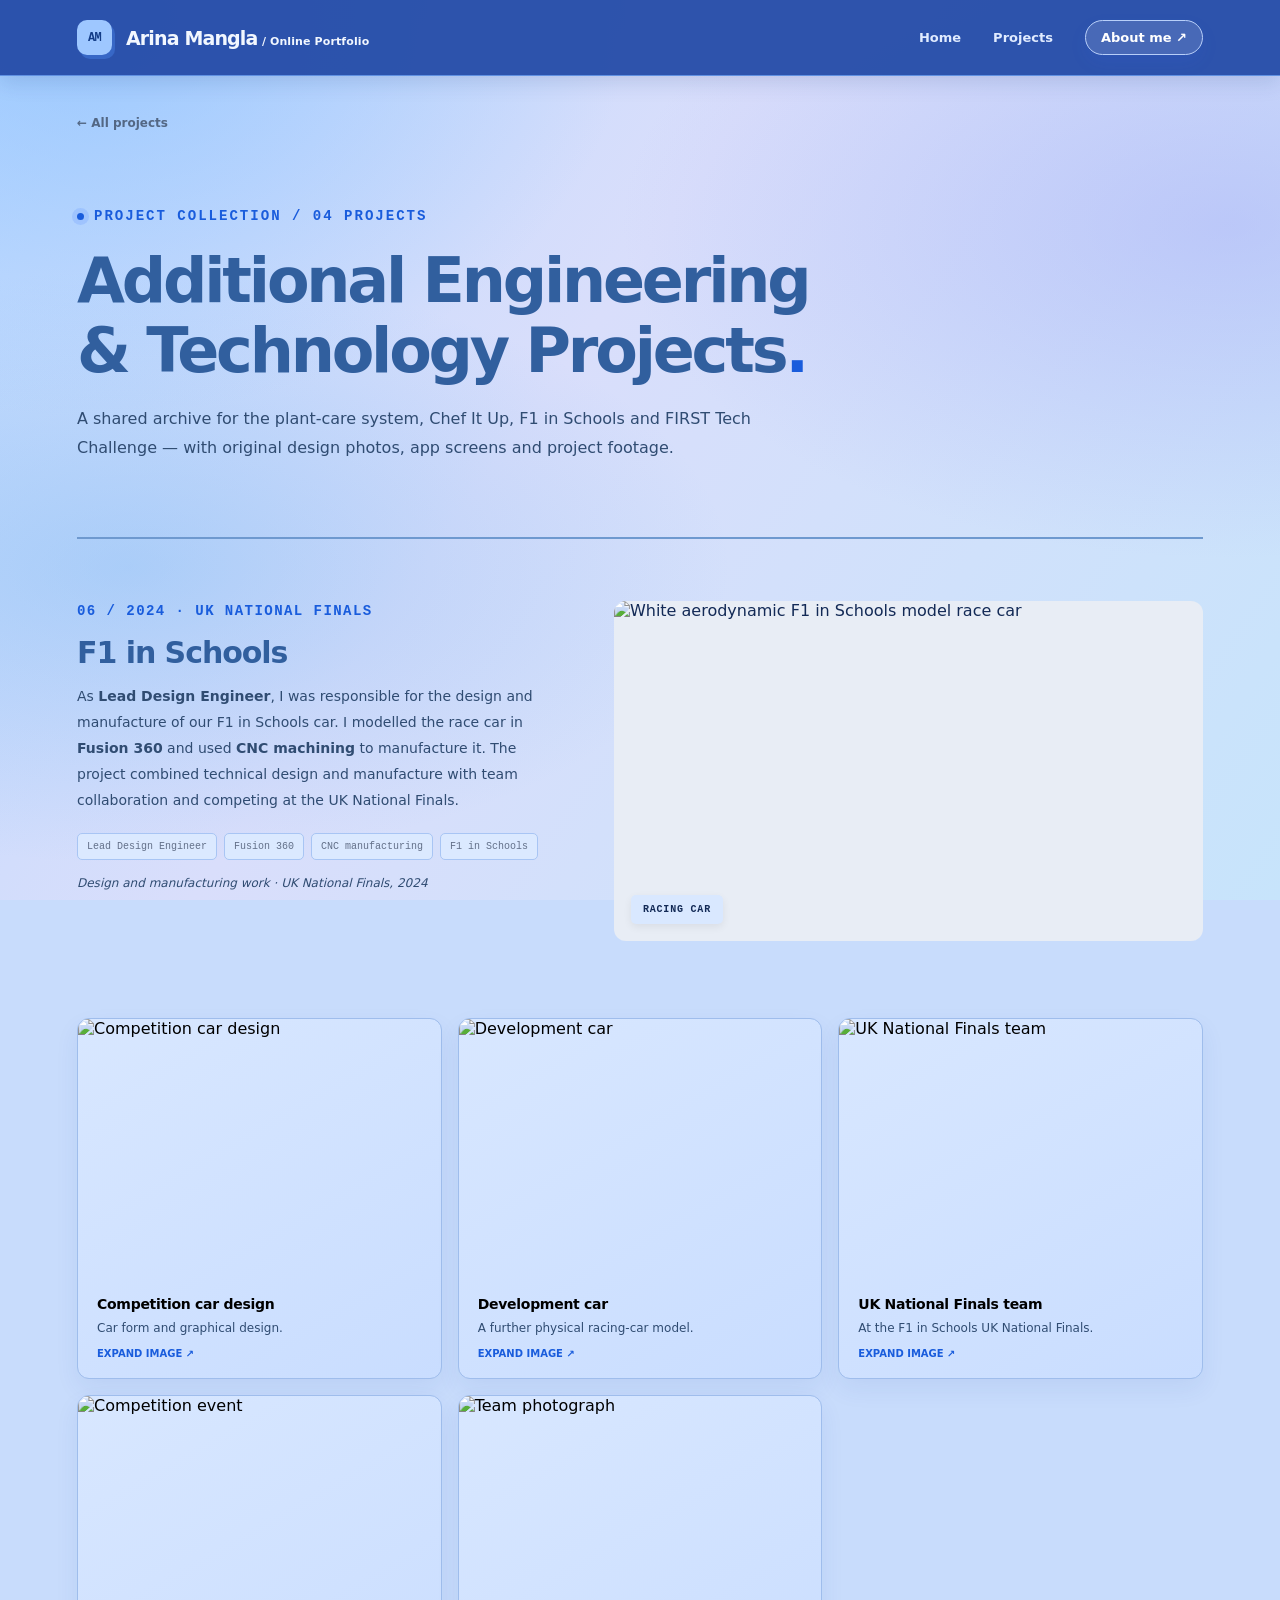
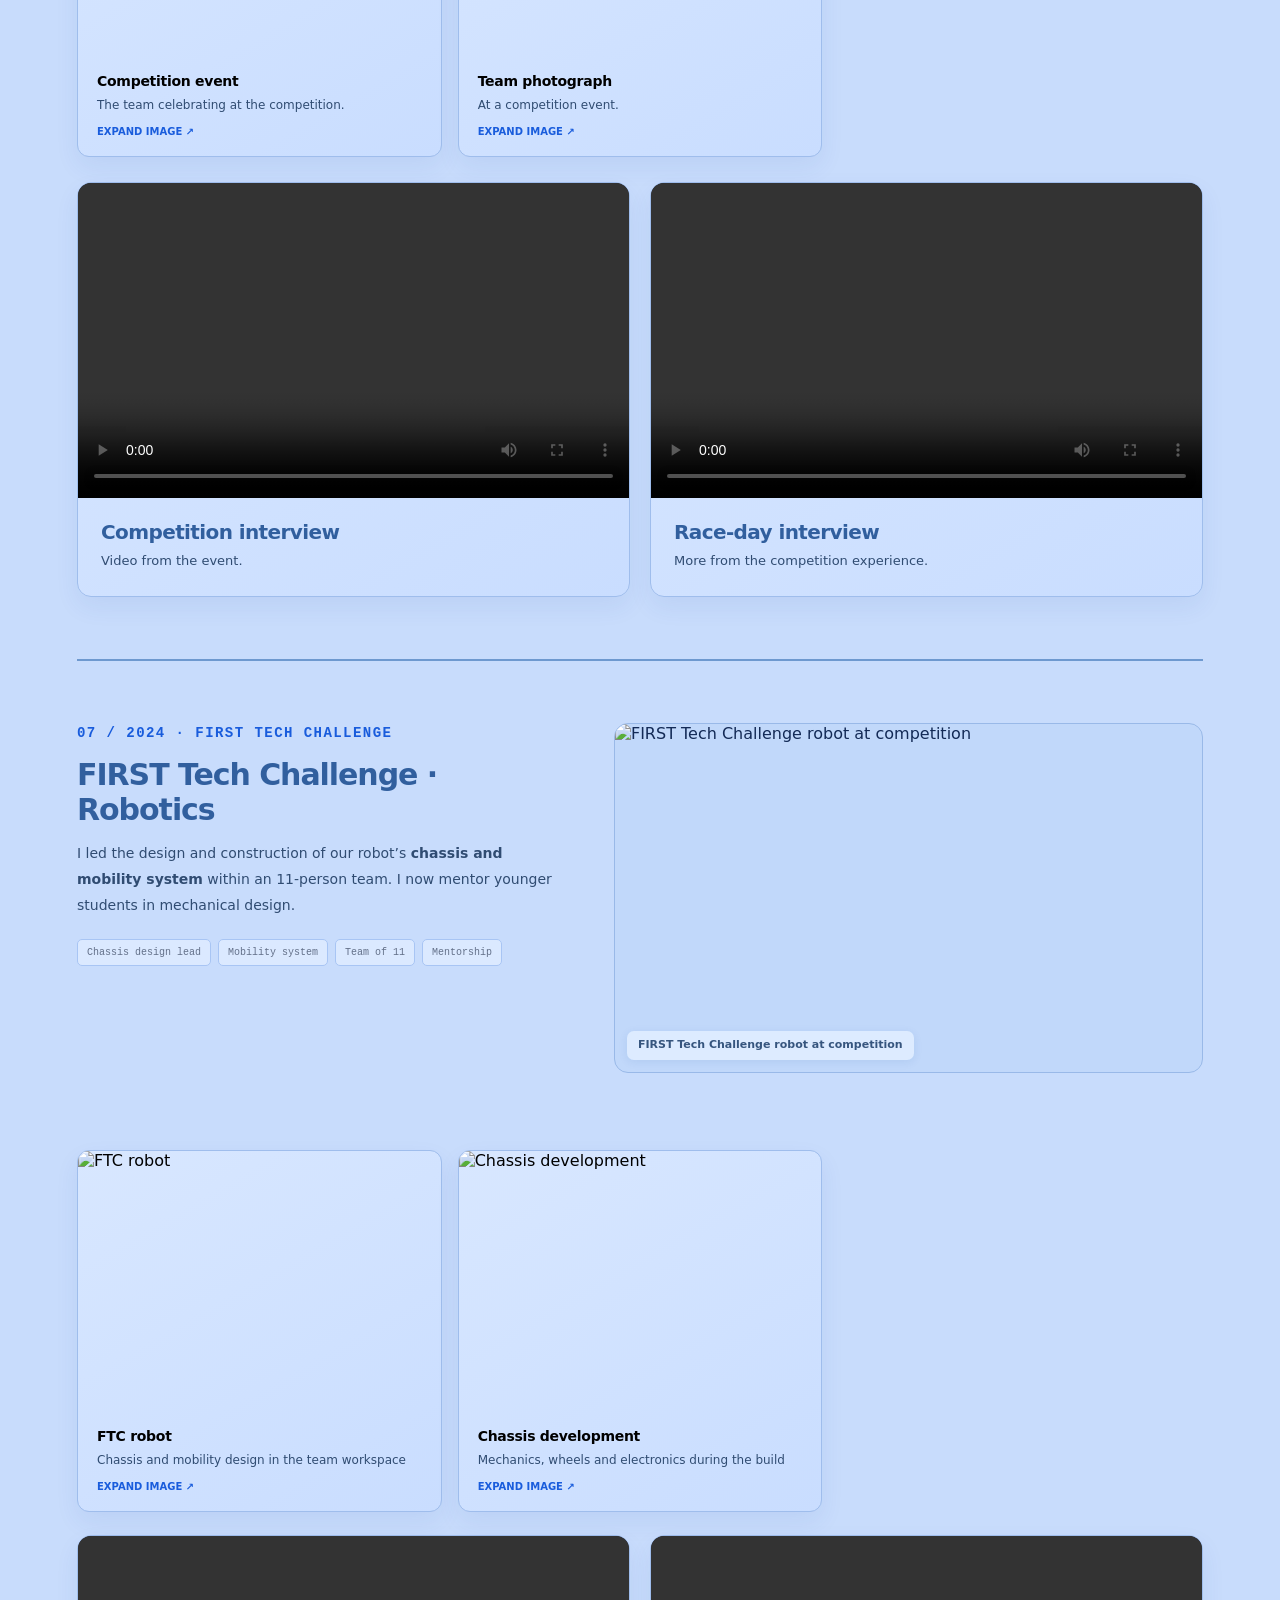
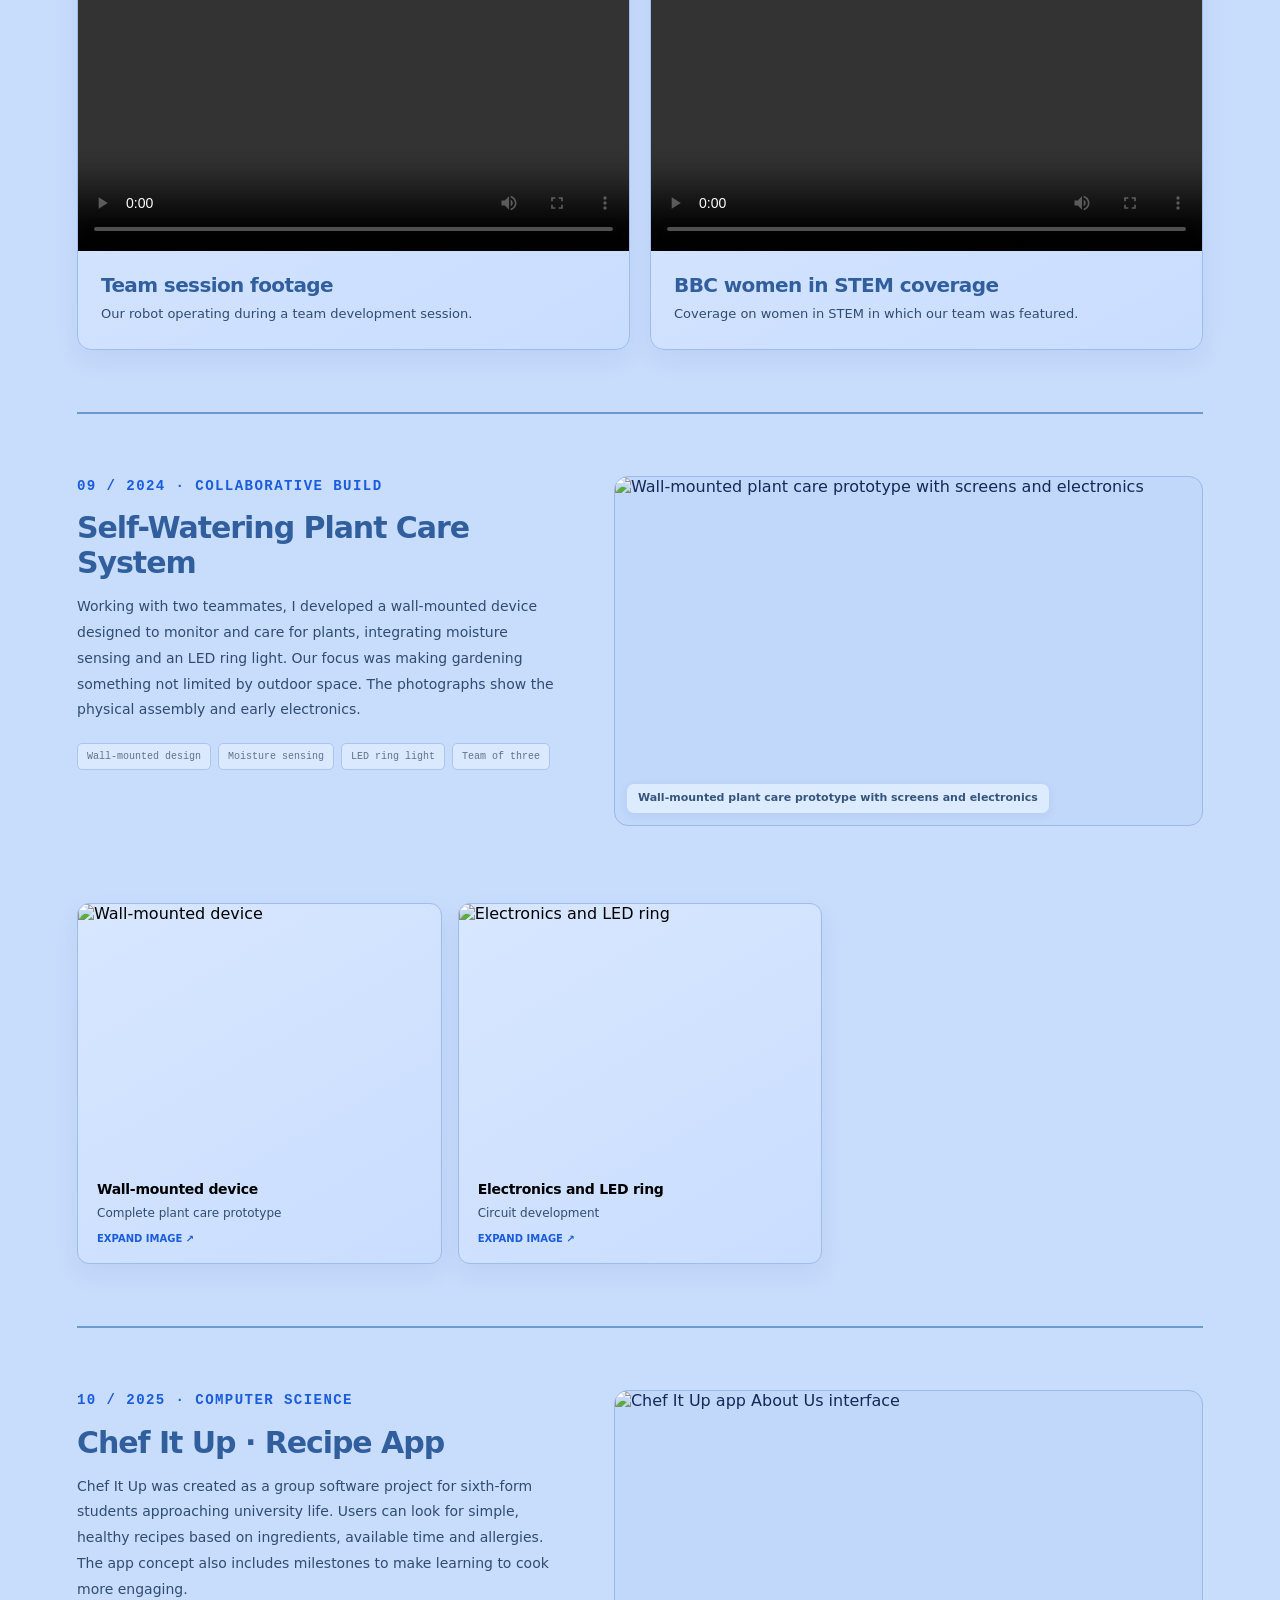
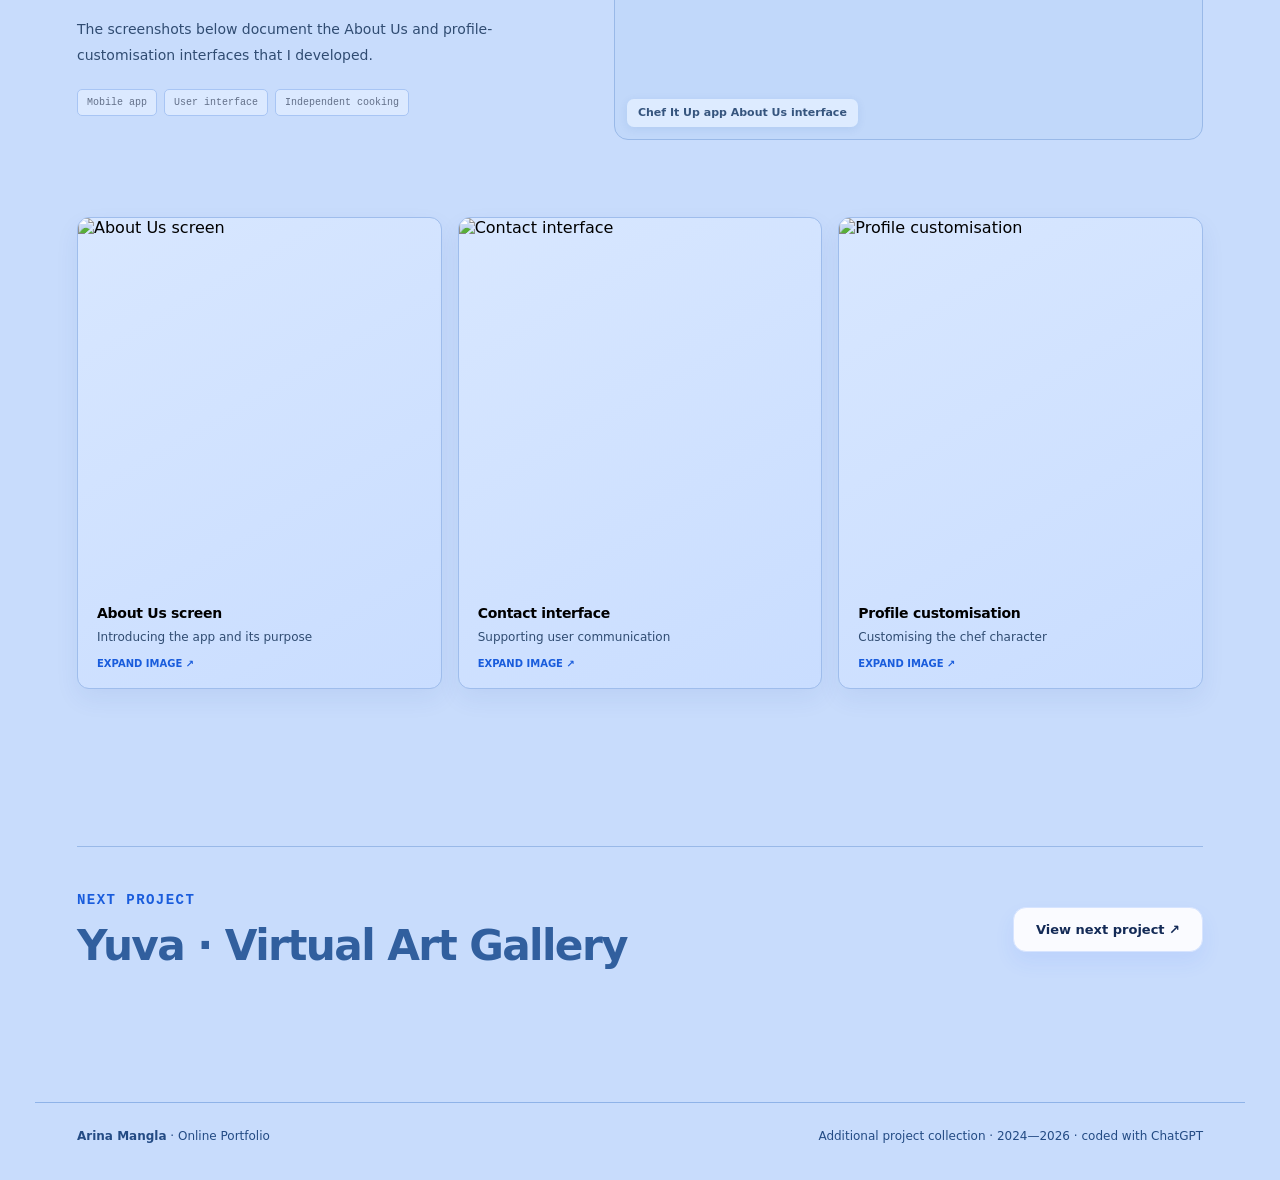
==== additional.html @ 57b557c6 "Add files via upload" ====
<!DOCTYPE html>

<html lang="en"><head><meta charset="utf-8"/><meta content="width=device-width, initial-scale=1" name="viewport"/><meta content="Additional engineering and technology projects including smart plant pot, Chef It Up, F1 in Schools and FTC." name="description"/><title>Additional Projects | Engineering Portfolio</title><link href="styles.css" rel="stylesheet"/></head><body>
<header class="site-nav"><div class="container nav-inner"><a class="brand" href="index.html"><span class="brand-mark" data-short="">AM</span><span><span data-name="">Arina Mangla</span> <span style="color:#a6b1c3">/ Online Portfolio</span></span></a><button aria-controls="navigation" aria-expanded="false" aria-label="Open navigation" class="menu-button" type="button">☰</button><nav class="nav-links" id="navigation"><a href="index.html">Home</a><a href="index.html#projects">Projects</a><a class="nav-pill" href="index.html#about">About me ↗</a></nav></div></header>
<main class="container"><div class="backline"><a href="index.html#projects">← All projects</a></div><header class="additional-heading"><span class="eyebrow">PROJECT COLLECTION / 04 PROJECTS</span><h1>Additional Engineering<br/>&amp; Technology Projects<span style="color:var(--blue)">.</span></h1><p>A shared archive for the plant-care system, Chef It Up, F1 in Schools and FIRST Tech Challenge — with original design photos, app screens and project footage.</p></header><div id="additional-list"></div></main>
<footer class="footer"><div class="container footer-row"><span><strong data-name="">Arina Mangla</strong> · Online Portfolio</span><span>Additional project collection · 2024—2026 · coded with ChatGPT</span></div></footer><script src="data.js"></script><script src="site.js"></script></body></html>
---- styles.css ----
:root{
 --ink:#172234;--soft:#637087;--paper:#f8f9fc;--white:#ffffff;--border:#e1e6ed;--blue:#335ed9;--blueDark:#193a9f;--pale:#edf2ff;--grey:#eff2f7;
 --display:system-ui,-apple-system,"Segoe UI",Arial,sans-serif;--mono:ui-monospace,SFMono-Regular,Menlo,Monaco,Consolas,monospace;
}
*{box-sizing:border-box}
html{scroll-behavior:smooth;scroll-padding-top:88px}
body{margin:0;background:var(--paper);color:var(--ink);font-family:var(--display);font-size:16px;-webkit-font-smoothing:antialiased}
a{color:inherit;text-decoration:none}button{font:inherit}
img{display:block;width:100%}::selection{background:#ccdafd}
.container{max-width:1210px;margin:auto;padding:0 42px}
.site-nav{height:76px;display:flex;align-items:center;position:sticky;top:0;z-index:30;background:rgba(248,249,252,.94);border-bottom:1px solid var(--border)}
.nav-inner{display:flex;align-items:center;justify-content:space-between;width:100%;gap:20px}
.brand{display:flex;align-items:center;gap:13px;font-weight:750;font-size:13px;letter-spacing:-.01em}.brand-mark{width:35px;height:35px;background:var(--ink);color:white;display:grid;place-items:center;border-radius:9px;font-family:var(--mono);font-size:12px;letter-spacing:-.05em}.brand span:last-child{white-space:nowrap}
.nav-links{display:flex;gap:32px;align-items:center;font-size:13px;font-weight:650;color:#526076}.nav-links a:hover,.nav-links .active{color:var(--blue)}.nav-links .nav-pill{border:1px solid #ccd6eb;color:var(--ink);border-radius:999px;padding:9px 15px}
.menu-button{display:none;background:transparent;border:0;font-size:24px;cursor:pointer}
.eyebrow{display:inline-flex;gap:10px;align-items:center;font-family:var(--mono);font-size:10.5px;letter-spacing:.14em;text-transform:uppercase;font-weight:700;color:var(--blue)}
.eyebrow:before{content:"";height:7px;width:7px;background:var(--blue);border-radius:50%}
.muted{color:var(--soft)}.textlink{color:var(--blue);font-size:13px;font-weight:750;display:inline-flex;align-items:center;gap:8px}.textlink:hover{gap:13px}
.hero{padding:92px 0 84px;overflow:hidden}.hero-layout{display:grid;grid-template-columns:1.06fr .94fr;gap:66px;align-items:center}
.hero h1{font-size:clamp(51px,6.4vw,89px);line-height:1.06;letter-spacing:-.077em;font-weight:730;margin:27px 0 26px;max-width:770px}.hero h1 em{font-style:normal;color:var(--blue)}
.hero-description{font-size:17px;line-height:1.78;color:var(--soft);max-width:500px;margin:0 0 31px}
.hero-ctas{display:flex;align-items:center;gap:23px;flex-wrap:wrap}.btn{background:var(--blue);color:white;border:1px solid var(--blue);padding:14px 22px;border-radius:8px;font-size:13px;font-weight:750;display:inline-flex;align-items:center;justify-content:center;gap:10px;transition:.2s}.btn:hover{background:var(--blueDark);transform:translateY(-1px)}.btn.secondary{background:white;color:var(--ink);border-color:var(--border)}.btn.secondary:hover{background:var(--grey)}
.hero-art{height:492px;position:relative}.hero-cad{position:absolute;right:0;top:0;width:64%;height:76%;border:1px solid var(--border);border-radius:18px;background:#fff;overflow:hidden;transform:rotate(5deg);box-shadow:0 30px 75px rgba(23,34,52,.09)}.hero-cad img{width:100%;height:100%;object-fit:contain;padding:15px}.hero-photo{position:absolute;left:0;bottom:0;width:66%;height:78%;border:8px solid #fff;border-radius:17px;background:#e7e7e7;overflow:hidden;box-shadow:0 30px 75px rgba(23,34,52,.18)}.hero-photo img{height:100%;object-fit:cover;object-position:center 32%}.hero-float{position:absolute;right:0;bottom:28px;background:#fff;border:1px solid var(--border);box-shadow:0 16px 40px #17223418;border-radius:12px;padding:17px 21px;z-index:1;min-width:180px}.hero-float b{display:block;font-size:12px}.hero-float small{display:block;font-family:var(--mono);font-size:9px;color:var(--soft);margin-top:7px;letter-spacing:.07em}
.stats{border-top:1px solid var(--border);border-bottom:1px solid var(--border);display:grid;grid-template-columns:repeat(3,1fr)}.stat{padding:26px 28px 26px 0;display:flex;align-items:center;gap:17px}.stat:not(:last-child){border-right:1px solid var(--border)}.stat:not(:first-child){padding-left:32px}.stat strong{font-size:30px;letter-spacing:-.05em;line-height:1}.stat span{color:var(--soft);font-size:12px;line-height:1.5}
.section{padding:97px 0}.section-suptitle{font-family:var(--mono);text-transform:uppercase;letter-spacing:.13em;color:var(--blue);font-size:11px;font-weight:700}.section-heading{display:flex;justify-content:space-between;align-items:end;gap:20px;margin-bottom:38px}.section-heading h2,.heading-main{font-size:clamp(34px,4.2vw,53px);line-height:1.12;letter-spacing:-.058em;margin:12px 0 0;font-weight:730}.section-heading p{max-width:380px;color:var(--soft);font-size:14px;line-height:1.7;margin:0}
.feature{display:grid;grid-template-columns:1.05fr .95fr;background:var(--ink);color:white;border-radius:19px;overflow:hidden;min-height:480px}.feature-media{background:#d9dce6;position:relative;overflow:hidden}.feature-media img{position:absolute;width:100%;height:100%;object-fit:cover;object-position:center 44%}.feature-content{padding:65px 58px;display:flex;flex-direction:column;justify-content:center}.feature .section-suptitle{color:#9fb7ff}.feature h3{font-size:clamp(36px,3.6vw,51px);letter-spacing:-.06em;line-height:1.09;margin:22px 0 18px}.feature p{font-size:15px;line-height:1.85;color:#bfccdf;margin:0 0 27px}.feature .feature-meta{font-family:var(--mono);font-size:11px;color:#a0b1cf;margin-bottom:30px}.feature .btn{width:max-content;background:white;color:var(--ink);border-color:white}
.filter{display:flex;gap:8px;flex-wrap:wrap;margin:0 0 28px}.filter button{border:1px solid var(--border);background:white;border-radius:99px;padding:10px 16px;color:var(--soft);font-size:12px;font-weight:700;cursor:pointer}.filter button.selected,.filter button:hover{background:var(--ink);color:#fff;border-color:var(--ink)}
.project-grid{display:grid;grid-template-columns:repeat(3,1fr);gap:16px}.project-card{background:white;border:1px solid var(--border);border-radius:12px;overflow:hidden;min-height:260px;display:flex;flex-direction:column;transition:box-shadow .2s,transform .2s}.project-card:hover{box-shadow:0 16px 32px #1722340c;transform:translateY(-2px)}.project-card .top{padding:23px 22px 20px;flex:1}.card-index{display:flex;align-items:center;justify-content:space-between;margin-bottom:33px;font-family:var(--mono);font-size:10px;color:var(--blue);letter-spacing:.08em;text-transform:uppercase}.card-index span:last-child{color:#8491a7}.project-card h3{font-size:21px;line-height:1.22;letter-spacing:-.042em;margin:0 0 12px}.project-card p{font-size:12px;line-height:1.75;color:var(--soft);margin:0}.project-card .bottom{border-top:1px solid var(--border);display:flex;justify-content:space-between;align-items:center;padding:16px 22px;color:#50617c;font-size:11px;font-weight:700}.project-card .bottom b{color:var(--blue);font-size:16px;font-weight:500}.project-card .bottom .pending{font-style:normal;color:#8b96a9}
.about-band{background:#ecf1fc;border-top:1px solid #dce4f4;border-bottom:1px solid #dce4f4}.about-content{padding:81px 0;display:grid;grid-template-columns:1fr 1fr;gap:80px;align-items:start}.about-content h2{font-size:44px;line-height:1.15;letter-spacing:-.06em;margin:15px 0 0}.about-content p{font-size:17px;line-height:1.85;color:#56647a;margin:3px 0}
.footer{padding:31px 0 38px;font-size:12px;color:#7d8aa0}.footer-row{display:flex;align-items:center;justify-content:space-between;gap:20px;border-top:1px solid var(--border);padding-top:26px}.footer strong{color:var(--ink)}
/* Detail / case-study pages */
.backline{padding-top:36px}.backline a{font-size:12px;font-weight:700;color:#536784}.detail-hero{padding:61px 0 49px}.detail-hero h1{font-size:clamp(52px,6.5vw,92px);letter-spacing:-.075em;line-height:1.04;max-width:890px;margin:22px 0 24px}.detail-hero .lead{font-size:18px;color:var(--soft);line-height:1.8;max-width:790px;margin:0 0 39px}.detail-facts{display:flex;gap:8px;flex-wrap:wrap}.detail-facts span{font-size:11px;color:#435474;border:1px solid #dae1ec;border-radius:99px;padding:10px 14px;background:white;font-weight:700}.split-visual{display:grid;grid-template-columns:1.05fr .95fr;gap:14px;height:550px}.visual{background:#e8edf5;overflow:hidden;border-radius:14px;position:relative}.visual img{width:100%;height:100%;object-fit:contain}.visual.large{background:#e4e4e4}.visual.large img{object-fit:cover;object-position:center 40%}.visual.small img{padding:17px;background:#f0f2f6}.visual-badge{position:absolute;left:17px;bottom:17px;background:#fff;padding:9px 12px;border-radius:5px;font:700 10px var(--mono);letter-spacing:.08em;text-transform:uppercase;color:var(--ink);box-shadow:0 3px 8px #0001}
.case-strip{display:grid;grid-template-columns:repeat(4,1fr);gap:0;margin-top:24px;border:1px solid var(--border);border-radius:10px;background:#fff}.case-strip>div{padding:24px}.case-strip>div:not(:last-child){border-right:1px solid var(--border)}.case-strip small{display:block;color:var(--soft);font:650 10px var(--mono);text-transform:uppercase;letter-spacing:.08em;margin-bottom:10px}.case-strip b{font-size:15px;letter-spacing:-.02em}
.case-section{padding:110px 0 0}.chapter{display:grid;grid-template-columns:36% 64%;gap:0;margin-bottom:34px}.chapter-index{font:700 11px var(--mono);letter-spacing:.14em;color:var(--blue);text-transform:uppercase;padding-top:8px}.chapter-text h2{font-size:clamp(32px,3.5vw,47px);letter-spacing:-.05em;line-height:1.16;margin:0 0 17px}.chapter-text p{color:#657289;font-size:15px;line-height:1.9;max-width:750px;margin:0 0 13px}
.media-grid{display:grid;grid-template-columns:repeat(3,1fr);gap:16px}.media-card{background:#fff;border:1px solid var(--border);border-radius:12px;overflow:hidden;cursor:pointer;text-align:left;padding:0;transition:transform .2s,box-shadow .2s}.media-card:hover{transform:translateY(-3px);box-shadow:0 15px 30px #17223416}.media-card img{width:100%;height:260px;object-fit:contain;background:#eef1f6;padding:10px}.media-card .cap{padding:17px 19px 19px}.media-card .cap strong{font-size:14px;letter-spacing:-.02em;display:block;margin-bottom:7px}.media-card .cap span{font-size:12px;color:var(--soft);line-height:1.55;display:block}.media-card .cap em{font-size:10px;color:var(--blue);font-style:normal;font-weight:750;display:block;margin-top:11px}
.technical-row{display:grid;grid-template-columns:1fr 1fr;gap:40px;align-items:center}.technical-img{border-radius:12px;overflow:hidden;background:#e9ecf1;height:390px}.technical-img img{width:100%;height:100%;object-fit:contain}.technical-text h3{font-size:30px;letter-spacing:-.045em;margin:0 0 13px}.technical-text p{line-height:1.8;color:var(--soft);font-size:14px}.detail-points{padding:0;list-style:none;margin:22px 0 0}.detail-points li{display:flex;gap:13px;border-top:1px solid var(--border);padding:14px 0;color:#40516a;font-size:13px;line-height:1.65}.detail-points li:before{content:'↗';color:var(--blue);font-weight:700}
.outcome{background:#192641;color:white;border-radius:16px;padding:53px;display:grid;grid-template-columns:1fr 1.15fr;gap:45px;align-items:center}.outcome .figure{font-weight:750;font-size:clamp(84px,11vw,137px);letter-spacing:-.09em;line-height:1;color:#b8cbff}.outcome .figure small{font-size:18px;color:#a9b8d3;display:block;letter-spacing:0;margin-top:9px;font-weight:600}.outcome h3{font-size:31px;letter-spacing:-.05em;margin:0 0 12px}.outcome p{color:#b7c4db;font-size:14px;line-height:1.85;margin:0}
.video-section{background:#eef1f7;border:1px solid #dce3ef;border-radius:14px;overflow:hidden;display:grid;grid-template-columns:1.2fr .8fr}.video-section video{background:#121821;object-fit:contain;width:100%;height:350px}.video-explain{padding:42px;display:flex;flex-direction:column;justify-content:center}.video-explain h3{font-size:30px;letter-spacing:-.05em;margin:15px 0}.video-explain p{font-size:14px;line-height:1.85;color:var(--soft)}
.archive{margin-top:30px;background:white;border-radius:13px;border:1px solid var(--border);padding:24px 28px}.archive summary{cursor:pointer;display:flex;align-items:center;justify-content:space-between;font-size:15px;font-weight:750;list-style:none}.archive summary::-webkit-details-marker{display:none}.archive summary:after{content:'+';font-size:25px;color:var(--blue);font-weight:400}.archive[open] summary:after{content:'−'}.archive p{font-size:13px;color:var(--soft);line-height:1.8}.archive-grid{display:grid;grid-template-columns:repeat(4,1fr);gap:12px;margin-top:20px}.archive-item{border:1px solid var(--border);border-radius:8px;background:#f9fafc;overflow:hidden;text-align:left;padding:0;cursor:pointer}.archive-item img{height:180px;object-fit:contain;padding:7px}.archive-item span{display:block;padding:9px;font-size:11px;font-weight:700;line-height:1.4}
.next-section{margin-top:95px;border-top:1px solid var(--border);padding:42px 0 100px;display:flex;justify-content:space-between;align-items:center;gap:25px}.next-section h3{font-size:28px;letter-spacing:-.04em;margin:10px 0 0}
.lightbox{position:fixed;inset:0;background:rgba(11,17,28,.95);display:none;z-index:100;padding:50px 25px 85px;align-items:center;justify-content:center;flex-direction:column}.lightbox.open{display:flex}.lightbox img{width:auto;height:auto;max-width:92vw;max-height:75vh;object-fit:contain}.lightbox figcaption{color:#e4ebff;font-size:13px;margin-top:20px;text-align:center}.lightbox .close{position:absolute;right:30px;top:20px;border:1px solid #fff6;color:white;border-radius:99px;background:#ffffff15;font-size:27px;width:43px;height:43px;cursor:pointer}.lightbox-nav{position:absolute;top:50%;color:#fff;background:#ffffff18;border:1px solid #ffffff55;border-radius:50%;font-size:25px;width:42px;height:42px;cursor:pointer}.lightbox-nav.prev{left:28px}.lightbox-nav.next{right:28px}
/* Additional projects */
.additional-heading{padding:74px 0 58px}.additional-heading h1{font-size:clamp(45px,6vw,78px);letter-spacing:-.07em;line-height:1.08;margin:20px 0}.additional-heading p{max-width:680px;line-height:1.8;color:var(--soft);font-size:16px}.additional-case{padding:62px 0;border-top:1px solid var(--border);display:grid;grid-template-columns:.45fr .55fr;gap:55px}.additional-case h2{font-size:34px;letter-spacing:-.05em;margin:12px 0}.additional-case p{color:var(--soft);line-height:1.85;font-size:14px}.additional-media{min-height:280px;background:linear-gradient(135deg,#e7ecf6,#f5f7fb);border:1px dashed #cad4e5;border-radius:12px;display:flex;flex-direction:column;align-items:center;justify-content:center;gap:9px;color:#8b98ae}.additional-media .place-glyph{font-size:36px;line-height:1}.additional-media strong{color:#5b6c85;font-size:13px}.additional-media span{font-size:11px}.tags{display:flex;flex-wrap:wrap;gap:7px;margin-top:20px}.tag{font-family:var(--mono);color:#637089;font-size:10px;border:1px solid var(--border);border-radius:5px;padding:7px 9px;background:#fff}
@media(max-width:900px){.container{padding:0 25px}.hero-layout{grid-template-columns:1fr;gap:45px}.hero{padding:62px 0}.hero h1{max-width:600px}.hero-art{max-width:630px;width:100%;margin:auto}.feature-content{padding:38px}.project-grid{grid-template-columns:repeat(2,1fr)}.split-visual{height:440px}.case-strip>div{padding:18px}.media-grid{grid-template-columns:repeat(2,1fr)}.archive-grid{grid-template-columns:repeat(3,1fr)}}
@media(max-width:640px){.container{padding:0 19px}.site-nav{height:68px}.nav-links{display:none;position:absolute;top:67px;left:0;right:0;background:var(--paper);padding:24px;flex-direction:column;align-items:stretch;gap:22px;border-bottom:1px solid var(--border)}.nav-links.open{display:flex}.menu-button{display:block}.brand{font-size:12px}.hero{padding:54px 0 41px}.hero h1{font-size:clamp(47px,11vw,69px);margin:20px 0}.hero-description{font-size:15px}.hero-art{height:310px}.hero-photo{border-width:5px}.hero-float{bottom:7px;min-width:135px;padding:12px}.hero-float b{font-size:10px}.hero-float small{font-size:8px}.stats{grid-template-columns:repeat(3,1fr)}.stat{padding:19px 10px 20px 0;gap:7px;display:block}.stat:not(:first-child){padding-left:12px}.stat strong{font-size:22px;display:block;margin-bottom:8px}.stat span{font-size:9px}.section{padding:69px 0}.section-heading{display:block}.section-heading h2,.heading-main{font-size:37px}.section-heading p{margin-top:15px}.feature{grid-template-columns:1fr}.feature-media{height:320px}.feature-content{padding:36px 27px 41px}.feature h3{font-size:35px}.project-grid{grid-template-columns:1fr}.project-card{min-height:200px}.project-card .card-index{margin-bottom:20px}.about-content{grid-template-columns:1fr;gap:23px;padding:60px 0}.about-content h2{font-size:37px}.footer-row{flex-direction:column;align-items:start}.detail-hero{padding:42px 0 34px}.detail-hero h1{font-size:clamp(46px,11vw,65px)}.detail-hero .lead{font-size:15px}.split-visual{grid-template-columns:1fr;height:auto}.visual.large{height:400px}.visual.small{height:300px}.case-strip{grid-template-columns:repeat(2,1fr)}.case-strip>div:nth-child(2){border-right:0}.case-strip>div:nth-child(-n+2){border-bottom:1px solid var(--border)}.case-section{padding:77px 0 0}.chapter{grid-template-columns:1fr;gap:16px}.chapter-text h2{font-size:34px}.media-grid{grid-template-columns:1fr}.media-card img{height:300px}.technical-row{grid-template-columns:1fr;gap:24px}.technical-img{height:345px}.outcome{grid-template-columns:1fr;gap:23px;padding:32px 27px}.outcome .figure{font-size:92px}.video-section{grid-template-columns:1fr}.video-section video{height:280px}.video-explain{padding:26px}.archive-grid{grid-template-columns:repeat(2,1fr)}.archive-item img{height:150px}.next-section{margin-top:62px;padding-bottom:60px;display:block}.next-section .btn{margin-top:20px}.additional-case{grid-template-columns:1fr;gap:24px}.additional-case .additional-media{min-height:230px}.lightbox-nav.prev{left:9px}.lightbox-nav.next{right:9px}}
@media(prefers-reduced-motion:reduce){*{scroll-behavior:auto!important;transition:none!important}}


/* V2 engineering case studies */
.process-notes{display:grid;grid-template-columns:repeat(4,1fr);gap:10px;padding:23px 0;margin-top:22px;border-top:1px solid var(--border);border-bottom:1px solid var(--border)}.process-notes span{font:700 11px var(--mono);color:var(--blue);line-height:1.8}
.validation-panel{display:grid;grid-template-columns:repeat(3,1fr);background:#192641;border-radius:14px;overflow:hidden;color:white}.validation-panel>div{padding:34px 29px;border-right:1px solid #40506b}.validation-panel>div:last-child{border-right:none}.validation-panel strong{display:block;color:#bdd0ff;font-size:clamp(40px,5vw,70px);font-weight:750;letter-spacing:-.075em}.validation-panel span{color:#d1d8e8;font-size:12px;line-height:1.7}
.video-pair{display:grid;grid-template-columns:repeat(2,minmax(0,1fr));gap:20px}.video-tile{border:1px solid var(--border);border-radius:14px;overflow:hidden;background:#fff}.video-tile video{display:block;width:100%;height:315px;object-fit:contain;background:#1b2434}.video-tile h3{margin:22px 23px 6px;font-size:20px;letter-spacing:-.03em}.video-tile p{margin:0 23px 24px;font-size:13px;line-height:1.7;color:var(--soft)}.privacy-note{font-size:13px;line-height:1.8;color:#617089;padding:24px 27px;border:1px solid var(--border);background:#fff;border-radius:10px;margin-top:28px}.privacy-note strong{color:#172234}
.f1-rich .f1-picture{height:340px;position:relative;border-radius:12px;overflow:hidden;background:#e8edf5}.f1-rich .f1-picture img{width:100%;height:100%;object-fit:contain}.f1-rich .f1-full{grid-column:1 / -1}.f1-note{font-style:italic;font-size:12px!important}
.sponsor-feature{display:grid;grid-template-columns:1fr 1fr;gap:33px;border:1px solid var(--border);background:#fff;border-radius:16px;overflow:hidden}.sponsor-picture{min-height:410px;background:#e6ebf5}.sponsor-picture>img{width:100%;height:100%;min-height:410px;object-fit:cover;object-position:center}.sponsor-placeholder{min-height:410px;padding:38px;display:flex;flex-direction:column;gap:12px;align-items:flex-start;justify-content:center;background:linear-gradient(130deg,#e8edf8,#d8e4f8)}.sponsor-placeholder strong{font-size:26px;letter-spacing:-.04em}.sponsor-placeholder span:last-child{font-size:13px;color:#697c95;max-width:270px;line-height:1.75}.sponsor-copy{padding:40px 29px 40px 0;display:flex;flex-direction:column;justify-content:center}.sponsor-copy h3{font-size:29px;line-height:1.15;letter-spacing:-.05em;margin:18px 0 14px}.sponsor-copy p{font-size:14px;color:var(--soft);line-height:1.8}.sponsor-copy .sponsor-note{font-size:12px;border-top:1px solid var(--border);padding-top:15px}
@media(max-width:700px){.process-notes{grid-template-columns:repeat(2,1fr)}.validation-panel{grid-template-columns:1fr}.validation-panel>div{padding:22px 28px;border-right:0;border-bottom:1px solid #40506b}.video-pair{grid-template-columns:1fr}.video-tile video{height:245px}.sponsor-feature{grid-template-columns:1fr}.sponsor-copy{padding:18px 26px 32px}.sponsor-picture,.sponsor-placeholder,.sponsor-picture>img{min-height:270px;height:270px}.f1-rich .f1-picture{height:280px}}

/* Royal Air Force sponsorship and STEM outreach */
.outreach-feature{margin-top:22px;display:grid;grid-template-columns:minmax(0,1.7fr) minmax(245px,.65fr);gap:36px;background:#172540;color:#fff;border-radius:16px;padding:45px 50px;align-items:center}
.outreach-feature h3{font-size:clamp(28px,3.3vw,42px);line-height:1.14;letter-spacing:-.055em;max-width:560px;margin:14px 0 20px}
.outreach-feature p{color:#d4deee;font-size:14px;line-height:1.85;max-width:660px;margin:0 0 15px}
.outreach-status{display:inline-flex;align-items:center;gap:9px;padding:8px 12px;color:#d6e7ff;border:1px solid #536889;border-radius:999px;font:700 10px var(--mono);letter-spacing:.07em;margin-bottom:25px}
.status-dot{width:7px;height:7px;display:inline-block;background:#9dc1fa;border-radius:50%}
.outreach-aside{border-left:1px solid #445472;padding:8px 0 8px 29px;display:grid;gap:9px}
.outreach-aside span{font:700 10px var(--mono);letter-spacing:.10em;color:#9cadca}
.outreach-aside strong{font-size:16px;font-weight:650;color:#f8faff;margin-bottom:10px}
@media(max-width:760px){.outreach-feature{grid-template-columns:1fr;padding:32px 27px;gap:22px}.outreach-aside{border-left:0;border-top:1px solid #445472;padding:25px 0 0;grid-template-columns:1fr 1fr;column-gap:12px}.outreach-aside span{grid-column:1}.outreach-aside strong{grid-column:2;align-self:baseline}}
.outreach-copy > .section-suptitle{display:block;margin-bottom:8px}
.outreach-status{display:flex;width:max-content;max-width:100%;margin-bottom:24px}


/* V3: balanced homepage photography, video-first case studies and documentation links */
.project-image{display:block;height:165px;overflow:hidden;background:#e9edf5;border-bottom:1px solid var(--border)}
.project-image img{height:100%;width:100%;object-fit:contain;transition:transform .25s ease}
.project-image:hover img{transform:scale(1.025)}
.hero-cad img{object-fit:contain;background:#eff2f5;padding:6px}
.hero-photo img{object-fit:cover;object-position:center 56%}
.case-video-first{padding-top:35px;padding-bottom:25px}
.lead-video-header{display:flex;align-items:end;justify-content:space-between;gap:36px;margin-bottom:25px}
.lead-video-header h2{font-size:clamp(32px,3.6vw,46px);line-height:1.15;letter-spacing:-.052em;margin:12px 0 0}
.lead-video-header p{color:var(--soft);font-size:14px;line-height:1.8;max-width:395px;margin:0}
.documentation-banner{margin-top:22px;display:flex;align-items:center;justify-content:space-between;gap:32px;padding:28px 33px;border-radius:13px;background:#edf2ff;border:1px solid #d2dcf2}
.documentation-banner h3{margin:10px 0 7px;font-size:23px;letter-spacing:-.04em}
.documentation-banner p{color:#657289;font-size:13px;line-height:1.7;max-width:630px;margin:0}
.documentation-banner .btn{white-space:nowrap;flex-shrink:0}
.media-video-card{background:white;border:1px solid var(--border);border-radius:12px;overflow:hidden}
.media-video-card video{display:block;width:100%;height:260px;background:#151f32;object-fit:contain}
.media-video-card .cap{padding:17px 19px 19px}
.media-video-card .cap strong{font-size:14px;display:block;margin-bottom:7px}
.media-video-card .cap span{font-size:12px;color:var(--soft);line-height:1.55;display:block}
.media-video-card .cap em{font-size:10px;color:var(--blue);font-style:normal;font-weight:750;display:block;margin-top:11px}
@media(max-width:700px){.lead-video-header{display:block}.lead-video-header p{margin-top:12px}.documentation-banner{display:block;padding:25px}.documentation-banner .btn{margin-top:20px}.case-video-first{padding-top:20px}.media-video-card video{height:310px}.project-image{height:185px}}


/* Version 4 / additional documented case studies and about portrait slot */
.about-with-photo{grid-template-columns:0.95fr 1fr 0.75fr;gap:35px;align-items:center}
.about-with-photo h2{font-size:clamp(32px,3.4vw,44px)}
.about-with-photo p{font-size:14px;line-height:1.78}
.about-photo-placeholder{border:1px dashed #acbad4;background:#f7f9fd;border-radius:15px;min-height:230px;padding:25px;display:flex;flex-direction:column;justify-content:center;gap:13px}
.about-photo-placeholder strong{font-size:17px;line-height:1.3;letter-spacing:-.02em}
.about-photo-placeholder span:last-child{font-size:12px;color:var(--soft);line-height:1.55}
.project-card .project-image img{object-fit:cover}
.project-card:has(img[src*="chef"]) .project-image img,.project-card:has(img[src*="scholarship"]) .project-image img{object-fit:contain;background:#f4f6fa}
.additional-case .additional-gallery-wide{grid-column:1/-1}
.additional-case .additional-feature-photo{height:350px;overflow:hidden;border:1px solid var(--border);background:#edf1f7;border-radius:14px}
.additional-case .additional-feature-photo img{height:100%;width:100%;object-fit:contain}
.additional-case .additional-feature-photo img.cover{object-fit:cover}
.additional-case .media-grid{margin-top:22px}
.additional-case .media-card img{background:#f0f2f7}
.additional-case .chef-screens .media-card img{object-fit:contain;height:370px}
.case-video-first .video-section{margin-top:20px}
.video-pair .video-tile video{background:#131c2e}
.media-grid .media-card img{object-fit:contain;background:#eef1f6}
.document-action{display:flex;gap:24px;align-items:center;justify-content:space-between;border:1px solid var(--border);background:#fff;border-radius:14px;padding:30px 34px;margin-top:28px}
.document-action strong{display:block;font-size:22px;letter-spacing:-.035em;margin-top:8px}
.document-action p{margin:9px 0 0;max-width:540px;color:var(--soft);font-size:13px;line-height:1.7}
.case-cover-grid{display:grid;grid-template-columns:1.15fr .85fr;gap:16px}
.case-cover-grid .visual{height:440px}
.case-cover-grid img{height:100%;width:100%;object-fit:contain}
.screenshot-gallery{display:grid;grid-template-columns:repeat(3,1fr);gap:15px}
.screenshot-gallery img{width:100%;height:320px;object-fit:contain;background:#f0f2f7;border-radius:9px}
.gallery-intro{font-size:14px;color:var(--soft);line-height:1.8;max-width:650px;margin:0 0 28px}
.demo-placeholder{display:grid;grid-template-columns:1.1fr .9fr;background:#172234;border-radius:14px;overflow:hidden;color:white;min-height:340px}
.demo-placeholder>img{width:100%;height:350px;object-fit:contain;background:#ecf0f6;padding:20px}
.demo-placeholder>div{padding:42px;display:flex;flex-direction:column;justify-content:center;gap:15px}
.demo-placeholder h3{margin:0;font-size:31px;letter-spacing:-.045em}
.demo-placeholder p{color:#d5def0;font-size:14px;line-height:1.75}
.demo-placeholder .section-suptitle{color:#a3bdff}
.mini-stat-panel{display:grid;grid-template-columns:repeat(3,1fr);background:#172234;color:white;border-radius:13px;overflow:hidden;margin-top:25px}
.mini-stat-panel>div{padding:26px;border-right:1px solid #485774}
.mini-stat-panel>div:last-child{border:0}
.mini-stat-panel strong{display:block;font-size:29px;letter-spacing:-.05em;color:#c4d4ff;margin-bottom:9px}
.mini-stat-panel span{font-size:12px;color:#d3ddef;line-height:1.5}
@media(max-width:1000px){.about-with-photo{grid-template-columns:1fr 1fr}.about-photo-placeholder{grid-column:1 / -1;min-height:160px}}
@media(max-width:640px){.about-with-photo{grid-template-columns:1fr}.about-photo-placeholder{grid-column:auto}.additional-case .additional-feature-photo{height:300px}.additional-case .chef-screens .media-card img{height:320px}.document-action{display:block;padding:23px}.document-action .btn{margin-top:22px}.case-cover-grid,.demo-placeholder{grid-template-columns:1fr}.case-cover-grid .visual{height:300px}.demo-placeholder img{height:300px}.demo-placeholder>div{padding:26px}.mini-stat-panel{grid-template-columns:1fr}.mini-stat-panel>div{border-right:0;border-bottom:1px solid #40506b}.mini-stat-panel>div:last-child{border:0}.screenshot-gallery{grid-template-columns:1fr}}

/* Version 5 — Yuva virtual gallery case study, consistent with portfolio's navy editorial system */
.yuva-heading .lead{max-width:900px}.yuva-actions{display:flex;flex-wrap:wrap;gap:12px;margin-top:25px}
.yuva-hero-visuals{display:grid;grid-template-columns:1fr 1fr;gap:18px;height:610px}
.yuva-main-visual{position:relative;background:#f1f3f8;min-height:0;border-radius:15px;overflow:hidden;border:1px solid var(--border)}
.yuva-main-visual img{width:100%;height:100%;object-fit:contain;padding:20px}
.yuva-side-visual{display:grid;grid-template-rows:0.44fr 0.56fr;gap:18px;min-height:0}
.yuva-brand-panel{border-radius:15px;background:#e9eef9;border:1px solid var(--border);padding:22px 25px;display:flex;flex-direction:column;align-items:center;justify-content:center;text-align:center}
.yuva-brand-panel .yuva-wordmark{width:min(225px,80%);height:113px;object-fit:contain;margin:0 auto 8px}
.yuva-brand-panel span{font:700 10px var(--mono);letter-spacing:.12em;color:#4c608b}.yuva-brand-panel p{font-size:12px;color:#56647a;line-height:1.7;max-width:270px;margin:12px auto 0}
.yuva-shop-visual{border-radius:15px;overflow:hidden;position:relative;background:#dfe5f0;border:1px solid var(--border)}.yuva-shop-visual img{width:100%;height:100%;object-fit:cover;object-position:center 34%}
.yuva-story-quote{background:#172540;color:white;border-radius:14px;margin-left:36%;padding:34px 43px;max-width:800px}.yuva-story-quote .section-suptitle{color:#a7bdf4}.yuva-story-quote p{font-size:clamp(22px,2.8vw,35px);line-height:1.34;letter-spacing:-.045em;margin:16px 0}.yuva-story-quote>span:last-child{font-size:11px;color:#b7c7e7}
.yuva-outcomes{display:grid;grid-template-columns:repeat(3,minmax(0,1fr));gap:14px}.yuva-outcomes>div{background:white;border:1px solid var(--border);border-radius:14px;padding:30px;min-height:220px}.yuva-outcomes span{display:block;font:700 10px var(--mono);color:var(--blue);letter-spacing:.12em}.yuva-outcomes strong{display:block;font-size:clamp(26px,3vw,41px);line-height:1.13;letter-spacing:-.065em;margin:17px 0}.yuva-outcomes p{font-size:13px;color:var(--soft);line-height:1.8;margin:0}
.yuva-collaboration{display:grid;grid-template-columns:1.1fr .9fr;background:white;border:1px solid var(--border);border-radius:16px;overflow:hidden}.yuva-collaboration-photo{height:490px;background:#e1e5ed;overflow:hidden}.yuva-collaboration-photo img{height:100%;object-fit:cover;object-position:center 43%}.yuva-collaboration-copy{padding:45px 42px;display:flex;flex-direction:column;justify-content:center}.yuva-collaboration-copy h3{font-size:clamp(29px,3vw,40px);line-height:1.15;letter-spacing:-.05em;margin:18px 0}.yuva-collaboration-copy p{color:var(--soft);font-size:14px;line-height:1.85}.yuva-in-progress{border:1px solid #dae3f3;border-radius:99px;padding:10px 14px;color:#35507e;font:700 11px var(--mono);width:max-content;display:inline-flex;align-items:center;gap:8px;margin-top:14px;max-width:100%}.yuva-in-progress span{display:inline-block;background:#6d91dc;width:8px;height:8px;border-radius:50%}
.yuva-gallery{grid-template-columns:repeat(2,minmax(0,1fr))}.yuva-gallery .media-card img{height:430px}
.yuva-end-links{margin-top:115px;padding-top:40px;padding-bottom:40px;display:flex;justify-content:space-between;gap:30px;align-items:center;border-top:1px solid var(--border);border-bottom:1px solid var(--border)}.yuva-end-links h2{font-size:30px;letter-spacing:-.05em;margin:10px 0 4px}.yuva-end-links p{font-size:13px;color:var(--soft)}.yuva-end-actions{display:flex;gap:12px;flex-wrap:wrap}
@media(max-width:800px){.yuva-hero-visuals{height:auto;grid-template-columns:1fr}.yuva-main-visual{height:550px}.yuva-side-visual{height:540px}.yuva-collaboration{grid-template-columns:1fr}.yuva-collaboration-photo{height:500px}.yuva-collaboration-copy{padding:32px}.yuva-story-quote{margin-left:0}.yuva-outcomes{grid-template-columns:1fr}.yuva-outcomes>div{min-height:unset}.yuva-end-links{display:block}.yuva-end-actions{margin-top:22px}}
@media(max-width:640px){.yuva-main-visual{height:440px}.yuva-main-visual img{padding:12px}.yuva-side-visual{height:460px}.yuva-brand-panel .yuva-wordmark{height:91px}.yuva-collaboration-photo{height:400px}.yuva-story-quote{padding:28px}.yuva-gallery{grid-template-columns:1fr}.yuva-gallery .media-card img{height:370px}.yuva-actions .btn{width:100%}}

/* Version 6 — graph archive, project identities and case-study details. */
.project-card:has(img[src*="yuva-home-logo"]) .project-image img,
.project-card:has(img[src*="avani-home-logo"]) .project-image img{object-fit:contain;background:#f0f2f9;padding:25px}
.project-card:has(img[src*="f1-car-design"]) .project-image img{object-fit:contain;background:#edf1f7;padding:12px}
.graph-disclosure{margin-top:32px;background:#fff;border:1px solid var(--border);border-radius:14px;overflow:hidden}
.graph-disclosure summary{padding:24px 28px;display:flex;flex-wrap:wrap;align-items:center;gap:11px 24px;cursor:pointer;list-style:none}
.graph-disclosure summary::-webkit-details-marker{display:none}
.graph-disclosure summary>span:first-child{color:var(--blue);font-size:10px;font-weight:750;letter-spacing:.11em;flex-basis:100%}
.graph-disclosure summary strong{font-size:clamp(18px,2.2vw,26px);letter-spacing:-.035em;flex:1}
.graph-expand-cue{font-size:12px;font-weight:700;color:var(--blue);white-space:nowrap}
.graph-disclosure[open] summary{border-bottom:1px solid var(--border)}
.graph-disclosure[open] .graph-expand-cue{font-size:0}
.graph-disclosure[open] .graph-expand-cue:after{content:'Hide graphs −';font-size:12px}
.graph-disclosure-intro{padding:24px 28px 8px;color:var(--soft);font-size:13px;line-height:1.7}
.graph-gallery{padding:15px 28px 28px;grid-template-columns:repeat(3,minmax(0,1fr))}
.graph-gallery .media-card img{height:230px;object-fit:contain;background:#f4f6fb}
.case-cover-grid .visual{position:relative}
@media(max-width:820px){.graph-gallery{grid-template-columns:repeat(2,minmax(0,1fr));padding:15px}.graph-disclosure summary{padding:20px}}
@media(max-width:500px){.graph-gallery{grid-template-columns:1fr}.graph-gallery .media-card img{height:300px}}

/* Version 7: dedicated wide homepage thumbnails */
.project-card:has(img[src*="yuva-home-card"]) .project-image img,
.project-card:has(img[src*="avani-home-card"]) .project-image img,
.project-card:has(img[src*="f1-home-card"]) .project-image img{object-fit:cover;background:transparent;padding:0}


/* Version 8 — brighter blue identity while keeping the same layout */
:root{
 --ink:#12254a;
 --soft:#5f7295;
 --paper:#f4f8ff;
 --white:#ffffff;
 --border:#d8e4ff;
 --blue:#2d6bff;
 --blueDark:#1849c6;
 --pale:#eaf1ff;
 --grey:#eef4ff;
}
body{
 background:
  radial-gradient(circle at top left, rgba(96,154,255,.14), transparent 28%),
  radial-gradient(circle at top right, rgba(45,107,255,.12), transparent 24%),
  linear-gradient(180deg, #f8fbff 0%, var(--paper) 220px, var(--paper) 100%);
}
::selection{background:#cfe0ff}
.site-nav{
 background:rgba(248,251,255,.88);
 border-bottom:1px solid #d9e5ff;
 box-shadow:0 10px 26px rgba(44,96,214,.06);
}
.brand-mark{
 background:linear-gradient(135deg, #2d6bff 0%, #5b95ff 100%);
 box-shadow:0 10px 24px rgba(45,107,255,.25);
}
.nav-links{color:#5e7194}
.nav-links .nav-pill{
 border-color:#cdddff;
 background:rgba(255,255,255,.8);
 box-shadow:0 8px 18px rgba(45,107,255,.08);
}
.nav-links .nav-pill:hover{border-color:#aecaFF;color:var(--blue)}
.hero{
 background:linear-gradient(180deg, rgba(233,241,255,.7) 0%, rgba(244,248,255,0) 72%);
}
.hero h1 em{
 color:var(--blue);
 text-shadow:0 8px 24px rgba(45,107,255,.14);
}
.btn{
 background:linear-gradient(135deg, var(--blue) 0%, #5a8fff 100%);
 border-color:transparent;
 box-shadow:0 14px 28px rgba(45,107,255,.22);
 border-radius:12px;
}
.btn:hover{background:linear-gradient(135deg, var(--blueDark) 0%, #4278f2 100%);box-shadow:0 18px 34px rgba(45,107,255,.28)}
.btn.secondary{
 background:rgba(255,255,255,.9);
 color:var(--ink);
 border-color:#d7e4ff;
 box-shadow:0 10px 20px rgba(45,107,255,.08);
}
.textlink{color:var(--blue)}
.hero-cad{
 border-color:#dbe6ff;
 background:linear-gradient(180deg, #ffffff 0%, #f5f8ff 100%);
 box-shadow:0 34px 76px rgba(35,84,190,.14);
}
.hero-photo{
 border-color:#fff;
 box-shadow:0 34px 78px rgba(35,84,190,.20);
}
.hero-float{
 border-color:#d9e4ff;
 box-shadow:0 18px 40px rgba(45,107,255,.14);
}
.stats{
 background:rgba(255,255,255,.72);
 border:1px solid #d9e5ff;
 border-radius:18px;
 overflow:hidden;
 box-shadow:0 18px 40px rgba(45,107,255,.08);
}
.stat strong{color:var(--blue)}
.section-suptitle,.card-index,.chapter-index,.eyebrow{color:var(--blue)}
.eyebrow:before{background:var(--blue);box-shadow:0 0 0 5px rgba(45,107,255,.14)}
.filter button{
 background:rgba(255,255,255,.9);
 border-color:#d8e3ff;
 color:#5c6f92;
}
.filter button.selected,.filter button:hover{
 background:linear-gradient(135deg, var(--blue) 0%, #5a8fff 100%);
 border-color:transparent;
 color:#fff;
 box-shadow:0 10px 22px rgba(45,107,255,.18);
}
.project-card,.media-card,.graph-disclosure,.document-action,.yuva-collaboration,.yuva-outcomes>div{
 border-color:#d8e4ff;
 box-shadow:0 12px 30px rgba(45,107,255,.05);
}
.project-card{
 border-radius:16px;
 background:linear-gradient(180deg, #ffffff 0%, #fbfdff 100%);
}
.project-card:hover{
 box-shadow:0 18px 38px rgba(45,107,255,.12);
 transform:translateY(-4px);
}
.project-card .bottom b{color:var(--blue)}
.about-band{
 background:linear-gradient(135deg, #eaf1ff 0%, #dce9ff 100%);
 border-top:1px solid #cfe0ff;
 border-bottom:1px solid #cfe0ff;
}
.feature,
.demo-placeholder,
.mini-stat-panel,
.yuva-story-quote{
 background:linear-gradient(135deg, #16356f 0%, #2151a5 52%, #2a63d3 100%);
}
.feature .btn{box-shadow:none}
.detail-facts span{
 background:rgba(255,255,255,.84);
 border-color:#d7e3ff;
 color:#335184;
}
.visual,.visual.small img,.media-grid .media-card img,.graph-gallery .media-card img,.screenshot-gallery img,.project-card:has(img[src*="chef"]) .project-image img,.project-card:has(img[src*="scholarship"]) .project-image img{
 background:#f2f6ff;
}
.case-strip,
.document-action,
.graph-disclosure,
.yuva-collaboration,
.yuva-outcomes>div,
.yuva-brand-panel,
.additional-case .additional-feature-photo{
 background:rgba(255,255,255,.86);
}
.yuva-brand-panel{
 background:linear-gradient(180deg, #edf3ff 0%, #e4ecff 100%);
}
.footer{background:transparent}
.footer-row{border-top:1px solid #d9e4ff}

/* VERSION 9 — Cobalt sketchbook: more personality, same content and layout */
:root{
  --ink:#13284c;
  --soft:#506887;
  --paper:#f4f8ff;
  --border:#cbdcff;
  --blue:#245fe6;
  --blueDark:#184abf;
  --pale:#e8f0ff;
  --grey:#eaf1ff;
}
body{
  background:
    radial-gradient(ellipse at 9% 1%, rgba(133,185,255,.24), transparent 28%),
    radial-gradient(ellipse at 92% 23%, rgba(74,137,255,.11), transparent 23%),
    var(--paper);
}
.site-nav{
  background:rgba(247,250,255,.92);
  border-bottom:1px solid #cddfff;
}
.brand{gap:14px}
.brand-mark{
  transform:rotate(-7deg);
  border-radius:10px;
  background:linear-gradient(145deg,#2773ff,#154bd4);
  box-shadow:4px 5px 0 #bad4ff;
}
.brand [data-name]{
  font-size:19px;
  font-weight:850;
  color:#152f65;
  letter-spacing:-.045em;
}
.brand > span:last-child > span:last-child{
  font-size:11px;
  font-weight:650;
  letter-spacing:.01em;
}
.nav-links .nav-pill{border-style:dashed;border-width:1.5px}
.hero{position:relative;isolation:isolate}
.hero:before{
  content:"";
  pointer-events:none;
  position:absolute;
  top:10px;right:0;
  width:40%;height:100%;
  background-image:radial-gradient(circle,#7daefb 1.2px,transparent 1.5px);
  background-size:25px 25px;
  opacity:.27;
  mask-image:linear-gradient(90deg,transparent 0%,black 42%,transparent 100%);
  z-index:-1;
}
.hero-byline{
  display:inline-flex;
  gap:13px;
  align-items:center;
  flex-wrap:wrap;
  text-transform:none;
  letter-spacing:0;
  font-family:var(--display);
}
.hero-byline:before{height:10px;width:10px;box-shadow:0 0 0 5px #d8e7ff}
.hero-byline-name{
  font-size:clamp(19px,2.25vw,28px);
  letter-spacing:-.055em;
  font-weight:850;
  color:#1c53c8;
  line-height:1.08;
}
.hero-byline-label{
  font-family:var(--mono);
  font-size:10px;
  letter-spacing:.1em;
  font-weight:750;
  border:1px solid #aaccff;
  background:#e4efff;
  color:#2854a6;
  padding:7px 10px;
  border-radius:999px;
}
.hero h1 em{
  display:inline-block;
  position:relative;
  z-index:0;
  color:#2464e8;
  text-shadow:none;
}
.hero h1 em:after{
  content:"";
  position:absolute;
  left:3%;right:0;bottom:-5px;
  height:10px;
  background:#90bbff;
  border-radius:70% 18% 65% 18%;
  transform:rotate(-2deg);
  opacity:.75;
  z-index:-1;
}
.hero-cad{transform:rotate(7deg);border-radius:20px}
.hero-photo{transform:rotate(-2deg);border-radius:20px}
.hero-cad:after{
  content:"";
  position:absolute;
  top:0;left:38%;
  width:25%;height:15px;
  background:#79b1ff88;
  transform:rotate(-4deg);
  border-radius:2px;
}
.hero-float{transform:rotate(3deg);border:2px solid #c6dbff}
.hero-float:before{
  content:"✦";
  position:absolute;
  right:5px;top:-36px;
  color:#4388ff;
  font-size:29px;
  transform:rotate(15deg);
}
.btn{border-radius:13px}
.btn:hover{transform:translateY(-3px)}
.stats{border:1px solid #cfe0ff;box-shadow:8px 9px 0 #e0ebff}
.stat strong{color:#245fe6}
.section-heading h2{display:inline-block;position:relative}
.section-heading h2:after{
  content:"";display:block;width:46%;height:5px;
  background:#8db9ff;border-radius:999px;
  margin-top:8px;transform:rotate(-1.5deg);
}
.project-card{position:relative;overflow:hidden}
.project-card:before{
  content:"";
  position:absolute;top:0;left:0;right:0;height:4px;
  background:linear-gradient(90deg,#245fe6,#76a8ff,#a5dcff);
  z-index:1;
}
.project-card:hover{box-shadow:0 20px 40px #235de321;transform:translateY(-5px) rotate(-.25deg)}
.project-card:nth-child(3n+2):hover{transform:translateY(-5px) rotate(.25deg)}
.project-card .bottom a{color:#2055c2}
.filter button.selected,.filter button:hover{background:linear-gradient(135deg,#245fe6,#5c98ff)}
.about-band{
  position:relative;overflow:hidden;
  background:linear-gradient(120deg,#dfeaff 0%,#e8f1ff 48%,#d1e4ff 100%);
  border-top:2px solid #c7ddff;
  border-bottom:2px solid #c7ddff;
}
.about-band:before{
  content:"";
  position:absolute;pointer-events:none;
  top:-72px;left:-52px;
  width:190px;height:190px;
  border:3px dashed #8fb7ff;
  border-radius:50%;opacity:.52;
}
.about-band:after{
  content:"✳";
  position:absolute;pointer-events:none;
  right:2%;bottom:10px;
  font-size:72px;
  line-height:1;
  color:#78a8f8;opacity:.28;
}
.about-content{position:relative;z-index:1}
.about-content h2 em{font-style:normal;color:#2665e9}
.about-introduction p{
  font-size:15px;
  line-height:1.83;
  font-weight:480;
  color:#344e76;
}
.about-photo-placeholder{
  border:2px dashed #8faef3;
  background:rgba(255,255,255,.67);
  box-shadow:6px 7px 0 #bdd4ff80;
  transform:rotate(1.4deg);
}
.detail-hero h1{color:#152f5c}
.detail-facts span{box-shadow:3px 4px 0 #d7e7ff80}
.media-card:hover{box-shadow:0 18px 30px #245fe324}
@media(max-width:900px){
  .brand [data-name]{font-size:17px}
  .hero:before{width:65%;opacity:.17}
}
@media(max-width:640px){
  .brand [data-name]{font-size:16px}
  .brand > span:last-child > span:last-child{font-size:9px}
  .hero-byline{gap:10px}
  .hero-byline-name{font-size:21px}
  .hero-byline-label{font-size:9px;padding:6px 9px}
  .hero-photo{transform:rotate(-1deg)}
  .hero-float{transform:rotate(1deg)}
  .about-photo-placeholder{transform:none}
  .about-introduction p{font-size:15px}
  .about-band:after{font-size:46px}
}
@media(prefers-reduced-motion:reduce){
  .project-card,.btn,.project-image img{transition:none!important}
}


/* V10: about portrait and clean, consistent responsive finishing */
.about-with-photo{grid-template-columns:minmax(0,.91fr) minmax(0,1.17fr) minmax(220px,.78fr);gap:34px;align-items:center}
.about-with-photo>div{min-width:0}
.about-introduction{max-width:510px}
.about-photo{margin:0;min-width:0;aspect-ratio:4/5;max-height:370px;border:7px solid #fff;border-radius:18px;overflow:hidden;box-shadow:0 18px 38px rgba(28,75,165,.18);transform:rotate(1deg);background:#dce7fa}
.about-photo img{width:100%;height:100%;object-fit:cover;object-position:center 43%}
.about-introduction p{margin:0;font-size:15px;line-height:1.73}
/* Preserve the creative blue accents, without tilting or misaligning text/cards. */
.project-card:hover,.project-card:nth-child(3n+2):hover{transform:translateY(-4px)}
.nav-links .nav-pill{border-style:solid;border-width:1px}
.hero-photo{transform:rotate(-1deg)}
.hero-cad{transform:rotate(3deg)}
.hero-float{transform:none}
.project-grid,.media-grid{align-items:stretch}
.project-card .top,.project-card .bottom{min-width:0}
@media(max-width:1080px){
 .about-with-photo{grid-template-columns:minmax(0,.8fr) minmax(0,1.2fr);gap:28px}
 .about-photo{grid-column:1/-1;justify-self:center;width:min(320px,100%);height:365px;max-height:none}
}
@media(max-width:640px){
 .about-with-photo{grid-template-columns:minmax(0,1fr);gap:22px}
 .about-content{padding:54px 0}
 .about-with-photo h2{font-size:clamp(32px,8.6vw,40px)}
 .about-photo{grid-column:auto;justify-self:center;width:min(100%,290px);max-width:calc(100vw - 40px);height:auto;max-height:none;aspect-ratio:4/5;transform:none}
 .about-introduction p{font-size:15px;line-height:1.75}
 .hero:before{opacity:.11}
 .brand{min-width:0}
 .brand>span:last-child{min-width:0}
 .brand>span:last-child>span:last-child{font-size:9px}
 .brand [data-name]{font-size:15px}
 .hero-float{right:2px}
}

/* V11: keep the archive label and heading on separate rows at every viewport size. */
.section-heading > div > .section-suptitle{display:block; width:max-content; max-width:100%;}
.section-heading > div > h2{display:block; width:fit-content; max-width:100%; clear:both; margin-top:15px;}
@media (max-width:640px){
  .section-heading > div > h2{font-size:clamp(32px, 9vw, 40px);}
}


/* V12 - A full colour creative maker portfolio. Same structure, blue throughout. */
:root {
  --ink: #132a56;
  --soft: #355781;
  --paper: #cfdefb;
  --white: #eaf1ff;
  --border: #99b9e8;
  --blue: #195cdc;
  --blueDark: #103b9c;
  --pale: #c3d9ff;
  --grey: #bdd5fb;
}
html {background:#c8dcfc;}
body {
  background:
    radial-gradient(ellipse at 7% 2%,rgba(133,190,255,.62),transparent 32%),
    radial-gradient(ellipse at 96% 25%,rgba(154,158,245,.38),transparent 35%),
    radial-gradient(ellipse at 10% 63%,rgba(102,176,241,.35),transparent 37%),
    linear-gradient(125deg,#bddaff 0%,#d9defb 43%,#c7e4fb 100%);
  background-attachment:fixed;
}
.site-nav {
  background:rgba(39,78,169,.96);
  border-bottom:1px solid #6091e2;
  box-shadow:0 6px 20px rgba(17,49,116,.14);
}
.site-nav .brand,[data-name] {color:inherit;}
.site-nav .brand [data-name],.site-nav .brand>span:last-child>span:last-child {color:#f2f7ff!important;}
.site-nav .nav-links,.site-nav .nav-links a {color:#e0ebff;}
.site-nav .nav-links a:hover,.site-nav .nav-links .active{color:#ffffff;}
.site-nav .nav-pill{color:#fff!important;border:1px solid #b8cff9;background:rgba(255,255,255,.13);}
.site-nav .menu-button {color:white;}
.brand-mark {background:#9ec7ff;color:#133c87;box-shadow:3px 4px 0 #3767c6;transform:none;}
.hero{background:linear-gradient(160deg,rgba(109,163,239,.27),rgba(182,210,255,.04) 65%);}
.hero h1 em{color:#205fe0;}
.hero:before{opacity:.36;}
.hero-description,.section-heading p{color:#385b84;}
.hero-cad,.hero-float {background:#dce9ff;border-color:#9fbbf1;}
.hero-photo{border-color:#bfd8ff;}
.hero-float{box-shadow:0 12px 28px rgba(25,71,156,.20);}
.stats {background:linear-gradient(120deg,#b7d3ff,#d4e4ff);border-color:#97b9ed;box-shadow:8px 9px 0 #94bafa70;}
.stat:not(:last-child){border-color:#94b8ed;}
.stat strong{color:#1453c4;}
.filter button{background:#d7e7ff;border-color:#a8c4ed;color:#24456f;}
.filter button:hover,.filter button.selected{background:linear-gradient(120deg,#1b57c8,#3b7bfa);color:#fff;border-color:#1b57c8;}
.project-card,.media-card,.video-tile,.media-video-card,
.archive,.graph-disclosure,.document-action,.sponsor-feature,
.yuva-outcomes>div,.yuva-collaboration,.case-strip,.validation-panel,
.privacy-note,.yuva-brand-panel {
  background:linear-gradient(150deg,#d8e7ff 0%,#c9ddff 100%);
  border-color:#9fbdec;
  box-shadow:0 10px 25px rgba(27,71,149,.07);
}
.project-card:hover,.media-card:hover{box-shadow:0 20px 40px rgba(23,77,170,.2);}
.project-card .bottom,.archive-item{border-color:#aac6f2;}
.project-image{background:#bdd5f8;border-color:#a5c1ed;}
.project-card .top,.project-card .bottom{background:transparent;}
.project-card p,.media-card .cap span,.video-tile p{color:#3b5a7e;}
.about-band {background:linear-gradient(125deg,#a9c9fa,#c1dcff 55%,#b6c4f4);border-color:#82abeb;}
.about-introduction p,.about-content p {color:#203e6c;}
.about-photo {
  transform:none!important;
  border:6px solid #bfd8ff;
  box-shadow:0 16px 35px rgba(18,54,138,.18);
}
.about-photo img{object-position:center 40%;}
.section-heading>div>h2{margin-top:16px;}
.tag,.detail-facts span,.nav-links.open {background:#dbe9ff;border-color:#a8c5f4;}
.detail-facts span {color:#234a86;}
.visual,.visual.small img,.additional-case .additional-feature-photo,
.media-grid .media-card img,.graph-gallery .media-card img,
.screenshot-gallery img,.sponsor-picture,.yuva-main-visual,
.yuva-shop-visual,.yuva-collaboration-photo {background:#c1d8fa;}
.visual-badge{background:#d9e8ff;}
.case-strip>div:not(:last-child){border-color:#9fbfe9;}
.privacy-note strong{color:#132e5b;}
.documentation-banner{background:#bcd6fc;border-color:#8db3ed;}
.yuva-in-progress,.outreach-status {border-color:#94b5e9;}
.yuva-story-quote,.outreach-feature,.mini-stat-panel,.demo-placeholder{background:linear-gradient(130deg,#173777,#215bbc 58%,#3668bd);}
.yuva-brand-panel{background:linear-gradient(120deg,#c6d5ff,#d4d9fa);}
.footer-row{border-color:#8fb3e8;}
.footer,.footer strong{color:#234b84;}
/* The original square brand marks, optically centred on full-width coloured artboards. */
.project-card:has(img[src*="yuva-homepage-logo-full"]) .project-image,
.project-card:has(img[src*="avani-homepage-logo-full"]) .project-image {background:#d6e5fe;}
.project-card:has(img[src*="yuva-homepage-logo-full"]) .project-image img,
.project-card:has(img[src*="avani-homepage-logo-full"]) .project-image img {
  object-fit:contain!important;
  padding:0!important;
  background:transparent!important;
}
/* Preserve the entire video frame, its native aspect ratio, and standard seek controls. */
.case-video-first .video-tile video {
  width:100%;
  height:auto;
  aspect-ratio:16/10;
  object-fit:contain;
  background:#102a55;
}
.video-tile{overflow:hidden;}
@media(max-width:640px){
  .site-nav .nav-links.open{background:#2652a7;border-color:#6091e2;}
  .site-nav .nav-links.open a{color:#f0f5ff;}
  .about-photo{transform:none!important;}
  .case-video-first .video-tile video{aspect-ratio:16/10;height:auto;}
}

/* VERSION 13 — refined editorial styling: same blue identity and page layout. */
/* Preserve the existing typeface but soften visual hierarchy. */
.hero h1{
  font-size:clamp(45px,5.4vw,73px);
  font-weight:675;
  line-height:1.10;
  letter-spacing:-.052em;
}
.detail-hero h1{
  font-size:clamp(42px,5.25vw,69px);
  font-weight:665;
  letter-spacing:-.050em;
  line-height:1.10;
}
.section-heading h2,.heading-main{
  font-size:clamp(32px,3.6vw,45px);
  font-weight:650;
  line-height:1.15;
  letter-spacing:-.044em;
}
.chapter-text h2{
  font-size:clamp(28px,3.05vw,39px);
  font-weight:650;
  line-height:1.20;
  letter-spacing:-.034em;
}
.about-content h2,.about-with-photo h2{
  font-size:clamp(30px,3.15vw,39px);
  font-weight:650;
  letter-spacing:-.043em;
}
.lead-video-header h2{
  font-size:clamp(28px,3.15vw,38px);
  font-weight:650;
  letter-spacing:-.040em;
}
.additional-heading h1{
  font-size:clamp(39px,5vw,62px);
  font-weight:665;
  letter-spacing:-.051em;
  line-height:1.12;
}
.additional-case h2{
  font-size:clamp(25px,2.6vw,30px);
  font-weight:650;
  letter-spacing:-.035em;
}
.project-card h3{font-size:19px;font-weight:665;letter-spacing:-.024em;}
.outreach-feature h3{font-size:clamp(25px,2.8vw,35px);font-weight:650;letter-spacing:-.036em;}
.technical-text h3,.video-explain h3,.demo-placeholder h3,.sponsor-copy h3{font-size:clamp(23px,2.7vw,28px);font-weight:650;letter-spacing:-.038em;}
.yuva-collaboration-copy h3{font-size:clamp(27px,2.8vw,35px);font-weight:650;letter-spacing:-.04em;}
.yuva-outcomes strong{font-size:clamp(26px,2.7vw,34px);font-weight:650;letter-spacing:-.045em;}
.yuva-end-links h2{font-size:27px;font-weight:650;letter-spacing:-.04em;}
.next-section h3,.documentation-banner h3{font-weight:650;letter-spacing:-.03em;}
/* Don't add white inner framing to photo/engineering-gallery media. */
.media-card img,.media-grid .media-card img,.graph-gallery .media-card img,
.visual.small img,.hero-cad img,.additional-case .chef-screens .media-card img {
  padding:0!important;
  background:transparent!important;
}
.media-card,.visual,.technical-img,.f1-picture,.additional-feature-photo,
.case-cover-grid .visual{isolation:isolate;}
.media-card>img,.visual>img,.technical-img>img,.f1-picture>img,
.additional-feature-photo>img{position:relative;z-index:1;}
/* Keep original media uncropped on a plain blue frame, with no blur. */
.media-card .cap,.media-card .cap *{position:relative;z-index:1;}
.media-card,.visual,.technical-img,.f1-picture,.additional-feature-photo{
  background-color:#b8d0f4;
}
/* Media can extend to the frame; detailed diagrams remain uncropped. */
.technical-img img,.f1-picture img,.visual img,
.additional-feature-photo img {padding:0!important;background:transparent!important;}
/* CREST validation statistics: high-contrast type on a pale-blue panel. */
.validation-panel{
  background:linear-gradient(125deg,#e0ecff,#cfdefb)!important;
  border:1px solid #8fb4e9;
  box-shadow:0 8px 20px rgba(19,65,142,.07);
  color:#183b71!important;
}
.validation-panel>div{border-color:#9ab9df!important;}
.validation-panel strong{
  color:#1a4f9d!important;
  font-size:clamp(37px,4vw,57px);
  font-weight:680;
  letter-spacing:-.045em;
  line-height:1.15;
  margin-bottom:12px;
}
.validation-panel span{
  color:#2b4774!important;
  font-size:14px;
  font-weight:540;
  line-height:1.6;
}
/* Arkwright result: light, integrated panel rather than dark billboard. */
.outcome{
  background:linear-gradient(120deg,#c4dbfa 0%,#d8e7fc 100%)!important;
  color:#183a6c!important;
  border:1px solid #95b8e8;
  border-radius:16px;
  box-shadow:0 10px 26px rgba(29,79,160,.07);
  padding:32px 38px;
  gap:30px;
  grid-template-columns:minmax(180px,.63fr) minmax(0,1.37fr);
}
.outcome .figure{
  color:#2458a5!important;
  font-size:clamp(58px,6.7vw,90px);
  font-weight:650;
  line-height:1.05;
  letter-spacing:-.06em;
}
.outcome .figure small{color:#3d5c83;font-size:15px;font-weight:550;line-height:1.5;margin-top:7px;}
.outcome .section-suptitle{color:#27579e!important;}
.outcome h3{color:#183864;font-size:clamp(23px,2.65vw,29px);font-weight:650;letter-spacing:-.034em;line-height:1.22;}
.outcome p{color:#355579;font-size:14px;line-height:1.75;}
@media(max-width:700px){
  .hero h1{font-size:clamp(40px,10.1vw,57px);}
  .detail-hero h1{font-size:clamp(38px,9.5vw,54px);}
  .section-heading h2,.heading-main{font-size:clamp(29px,8.5vw,37px);}
  .chapter-text h2{font-size:clamp(27px,7.7vw,34px);}
  .about-content h2,.about-with-photo h2{font-size:clamp(29px,8vw,37px);}
  .validation-panel>div{border-right:none!important;border-bottom:1px solid #a4bee5!important;padding:22px 26px;}
  .validation-panel>div:last-child{border-bottom:none!important;}
  .validation-panel strong{font-size:47px;}
  .outcome{grid-template-columns:1fr;gap:18px;padding:28px 26px;}
  .outcome .figure{font-size:67px;}
  .outcome h3{font-size:25px;}
}

/* VERSION 14 — legible project headers, softer blue typography and captions. */
:root{--heading-blue:#315f9e;--heading-blue-soft:#3569ad;}
/* Prevent old media-background styling from ever leaking over a heading. */
.media-backed::before{content:none!important;display:none!important;}
.media-backed{background-image:none!important;}
/* Keep the same fonts and sizes, but shift text away from dark navy. */
.hero h1,.detail-hero h1,.additional-heading h1,
.section-heading h2,.heading-main,.chapter-text h2,
.about-content h2,.about-with-photo h2,.lead-video-header h2,
.project-card h3,.additional-case h2,.technical-text h3,
.video-explain h3,.next-section h3,.sponsor-copy h3,
.yuva-collaboration-copy h3,.yuva-end-links h2,
.yuva-outcomes strong,.document-action strong,
.archive summary,.graph-disclosure summary strong,
.documentation-banner h3,.video-tile h3,.media-video-card h3{
  color:var(--heading-blue)!important;
}
.hero h1 em,.about-content h2 em{color:var(--heading-blue-soft)!important;}
/* Dark blue cards still need light text. */
.outreach-feature h3,.demo-placeholder h3,
.yuva-story-quote h2,.mini-stat-panel h2,
.feature h3{color:#f4f8ff!important;}
.outcome h3{color:var(--heading-blue)!important;}
/* Distinctly captioned photographs, with no artificial background image. */
.hero-cad,.hero-photo,.about-photo,.visual,.technical-img,
.additional-feature-photo,.f1-picture,.sponsor-picture,
.yuva-main-visual,.yuva-brand-panel,.yuva-shop-visual,
.yuva-collaboration-photo{position:relative;}
.media-caption{
 position:absolute;left:12px;bottom:12px;z-index:5;
 max-width:calc(100% - 24px);
 display:inline-block;padding:7px 11px;border-radius:7px;
 background:rgba(222,237,255,.96);
 color:#28588e;font:600 11px/1.35 var(--display);
 box-shadow:0 2px 10px rgba(27,79,151,.09);
 pointer-events:none;
}
.yuva-brand-panel .media-caption{
 position:static;margin-top:8px;font-size:10px;
 box-shadow:none;background:#e5efff;
}
/* The heading is always visible; no media overlays extend outside a frame. */
.detail-hero{isolation:isolate;position:relative;z-index:1;}
.detail-hero::before,.detail-hero::after{background-image:none!important;filter:none!important;}
@media(max-width:640px){
 .media-caption{left:8px;bottom:8px;max-width:calc(100% - 16px);font-size:10px;padding:6px 9px;}
}


/* V15 — Homepage hero collage alignment only. No other page or styling changes. */
.hero-art .hero-cad {
  top:0; right:0; left:auto; bottom:auto;
  width:86%; height:47%;
  transform:none; border-radius:17px;
  border:5px solid #c2d8fb;
  box-shadow:0 15px 30px rgba(26,75,145,.14);
}
.hero-art .hero-photo {
  top:auto; right:auto; bottom:0; left:0;
  width:86%; height:47%;
  transform:none; border-radius:17px;
  border:5px solid #c2d8fb;
  box-shadow:0 15px 30px rgba(26,75,145,.14);
}
.hero-art .hero-cad::after { content:none; display:none; }
.hero-art .hero-cad img, .hero-art .hero-photo img {
  width:100%; height:100%; padding:0!important;
  object-fit:cover; background:transparent!important;
  object-position:center;
}
.hero-art .hero-photo img { object-position:center 52%; }
.hero-art .hero-float { right:0; bottom:36%; transform:none; }
@media(max-width:640px) {
  .hero-art { height:335px; }
  .hero-art .hero-cad, .hero-art .hero-photo { height:47%; width:87%; border-width:4px; }
  .hero-art .hero-float { bottom:36%; right:0; }
}


/* V16 — Homepage statistics: exactly centered in three equal columns. */
.stats{margin-bottom:32px}
.stats .stat,
.stats .stat:not(:first-child){
  padding:20px 18px;
  display:flex;
  flex-direction:column;
  align-items:center;
  justify-content:center;
  gap:7px;
  text-align:center;
}
.stats .stat strong{flex:0 0 auto;margin:0}
.stats .stat span{line-height:1.5}
@media(max-width:640px){
  .stats{margin-bottom:25px}
  .stats .stat,
  .stats .stat:not(:first-child){padding:16px 7px;gap:7px}
}


/* V17 — AI research project page only. Shared styles and other pages unchanged. */
.research-hero h1{max-width:1050px;font-size:clamp(38px,4.8vw,66px);line-height:1.12;letter-spacing:-.047em;overflow-wrap:anywhere;}
.research-hero .lead{max-width:890px;}
.research-actions{display:flex;align-items:center;flex-wrap:wrap;gap:12px;margin-top:28px;}
.research-credits{display:grid;grid-template-columns:repeat(3,minmax(0,1fr));border:1px solid #a6c4ed;border-radius:16px;overflow:hidden;background:rgba(226,237,255,.7);box-shadow:0 14px 28px rgba(33,85,155,.06);}
.research-credits>div{padding:28px 27px;min-width:0;}
.research-credits>div:not(:last-child){border-right:1px solid #aac5e9;}
.research-credits small{display:block;font:700 10px var(--mono);letter-spacing:.13em;color:#3567a7;margin-bottom:12px;}
.research-credits strong{display:block;font-weight:660;font-size:20px;line-height:1.3;color:#315f9e;margin-bottom:6px;}
.research-credits span{display:block;font-size:13px;color:#3a5f8d;line-height:1.55;}
.research-abstract-section{padding-top:88px;}
.research-abstract{padding:30px 35px;background:rgba(236,244,255,.75);border:1px solid #b4cef0;border-radius:15px;}
.research-abstract p{font-size:15px;line-height:1.95;color:#29496f;max-width:unset;margin:0;}
.research-insight-grid{display:grid;grid-template-columns:repeat(3,minmax(0,1fr));gap:18px;}
.research-insight{padding:30px 27px;border:1px solid #b4cdef;border-radius:15px;background:rgba(235,243,255,.72);box-shadow:0 10px 27px rgba(40,94,171,.055);}
.research-insight-number{display:block;font:700 10px var(--mono);letter-spacing:.12em;color:#2d64a8;margin-bottom:19px;}
.research-insight h3{font-size:22px;line-height:1.23;letter-spacing:-.026em;color:#315f9e;margin:0 0 12px;font-weight:660;}
.research-insight p{font-size:14px;line-height:1.8;color:#395b80;margin:0;}
.research-conclusion-section{padding-top:92px;}
.research-paper-link{margin-top:24px;padding:34px 36px;border-radius:17px;border:1px solid #a7c4eb;background:linear-gradient(125deg,#d4e5ff,#bed6fc);display:flex;justify-content:space-between;align-items:center;gap:24px;}
.research-paper-link h3{font-size:25px;line-height:1.24;letter-spacing:-.035em;font-weight:650;color:#315f9e;margin:9px 0 8px;}
.research-paper-link p{font-size:14px;line-height:1.7;color:#41658f;max-width:560px;margin:0;}
.research-paper-link>.btn{flex-shrink:0;}
@media(max-width:850px){.research-credits>div{padding:22px 18px;}.research-insight-grid{gap:12px;}.research-insight{padding:22px 19px;}.research-insight h3{font-size:19px;}.research-paper-link{flex-direction:column;align-items:flex-start;}}
@media(max-width:650px){.research-hero h1{font-size:clamp(33px,8.5vw,46px);}.research-actions .btn{width:100%;}.research-credits{grid-template-columns:1fr;}.research-credits>div:not(:last-child){border-right:0;border-bottom:1px solid #aac5e9;}.research-insight-grid{grid-template-columns:1fr;}.research-abstract-section{padding-top:58px;}.research-abstract{padding:22px 20px;}.research-abstract p{font-size:14px;line-height:1.85;}.research-paper-link{padding:26px 22px;}.research-paper-link .btn{width:100%;}}

/* V20: visible captions under the two Arkwright hero images only. */
.arkwright-hero-gallery .visual{display:flex;flex-direction:column;margin:0;min-width:0}
.arkwright-hero-gallery .arkwright-visual-image{flex:1;min-height:0;overflow:hidden;width:100%}
.arkwright-hero-gallery .arkwright-visual-image img{display:block;width:100%;height:100%;object-fit:cover;object-position:center 40%}
.arkwright-hero-gallery .visual.small .arkwright-visual-image img{object-fit:contain;object-position:center}
.arkwright-hero-gallery .arkwright-visual-caption{position:static;flex-shrink:0;padding:14px 18px 16px;background:#dbe8ff;border-top:1px solid #b6cef3;line-height:1.4}
.arkwright-hero-gallery .arkwright-visual-caption strong{display:block;font-size:14px;font-weight:700;color:#28538a}
.arkwright-hero-gallery .arkwright-visual-caption span{display:block;margin-top:3px;font-size:13px;color:#456489}

/* V21 — CREST Gold image captions, scoped to the helmet page only. */
.crest-hero-gallery{height:auto;align-items:stretch;}
.crest-hero-gallery .visual{margin:0;display:flex;flex-direction:column;min-width:0;}
.crest-hero-gallery .crest-visual-image{height:485px;overflow:hidden;flex:0 0 auto;}
.crest-hero-gallery .crest-visual-image img{width:100%;height:100%;object-fit:contain;padding:0;background:transparent;}
.crest-hero-gallery .visual.large .crest-visual-image img{object-fit:cover;object-position:center 40%;}
.crest-visual-caption{display:block;position:static!important;background:#dbe8ff;border-top:1px solid #b6cef3;padding:14px 18px 16px;line-height:1.45;}
.crest-visual-caption strong{display:block;color:#28538a;font-size:14px;font-weight:700;}
.crest-visual-caption span{display:block;color:#456489;font-size:13px;margin-top:3px;}
.crest-technical-figure{margin:0;height:auto;align-self:stretch;display:flex;flex-direction:column;}
.crest-technical-figure img{height:350px;width:100%;object-fit:contain;display:block;}
.crest-technical-figure .crest-visual-caption{flex:0 0 auto;}
.yuva-direct-url{margin:16px 0 0;color:#355b8c;font-size:14px;line-height:1.6;overflow-wrap:anywhere;}
.yuva-direct-url a{color:#1f57b3;text-decoration:underline;text-underline-offset:3px;}
@media(max-width:900px){.crest-hero-gallery .crest-visual-image{height:380px;}}
@media(max-width:640px){.crest-hero-gallery .crest-visual-image{height:330px;}.crest-technical-figure img{height:290px;}}
.crest-hero-gallery .visual{height:auto!important;}


/* V22 — targeted layout and caption corrections. */
/* CREST: matched figures no longer expose a stray grey strip below the captions. */
.crest-hero-gallery .visual {background:#dbe8ff!important;}
.crest-hero-gallery .crest-visual-caption {flex:1 0 auto;}
.crest-hero-gallery .visual.large,.crest-hero-gallery .visual.small {min-height:0;}
/* Avani: each photograph and its caption take separate rows; never overlay. */
.avani-cover-gallery{align-items:stretch;}
.avani-cover-gallery .visual{height:auto!important;min-width:0;margin:0;display:flex;flex-direction:column;background:#dbe8ff!important;}
.avani-cover-gallery .avani-cover-image{height:420px;flex:0 0 auto;overflow:hidden;background:#bcd2f5;}
.avani-cover-gallery .avani-cover-image img{width:100%;height:100%;display:block;object-fit:contain;object-position:center;padding:0;background:transparent;}
.avani-cover-gallery .avani-cover-caption{position:static;flex:1 0 auto;padding:18px 20px 20px;background:#dbe8ff;border-top:1px solid #b6cef3;line-height:1.45;}
.avani-cover-gallery .avani-cover-caption strong{display:block;color:#28538a;font-size:14px;font-weight:700;}
.avani-cover-gallery .avani-cover-caption span{display:block;margin-top:4px;color:#456489;font-size:13px;}
/* Walking robot: Kermit's captions are below the photographs, not on top. */
.walking-hero-gallery{height:auto;align-items:stretch;}
.walking-hero-gallery .visual{margin:0;height:auto!important;display:flex;flex-direction:column;min-width:0;background:#dbe8ff!important;}
.walking-hero-gallery .walking-visual-image{height:420px;flex:0 0 auto;overflow:hidden;background:#bcd2f5;}
.walking-hero-gallery .walking-visual-image img{width:100%;height:100%;object-fit:contain;display:block;padding:0;background:transparent;}
.walking-hero-gallery .walking-visual-caption{position:static;flex:1 0 auto;padding:15px 18px 18px;background:#dbe8ff;border-top:1px solid #b6cef3;line-height:1.45;}
.walking-hero-gallery .walking-visual-caption strong{display:block;font-size:14px;color:#28538a;font-weight:700;}
.walking-hero-gallery .walking-visual-caption span{display:block;margin-top:3px;font-size:13px;color:#456489;}
/* Same About Me photo frame; adjust only the image crop to show more upper RAF banner. */
.about-photo img{object-position:center 0%!important;}
@media(max-width:900px){
 .avani-cover-gallery .avani-cover-image{height:350px;}
 .walking-hero-gallery .walking-visual-image{height:350px;}
}
@media(max-width:640px){
 .avani-cover-gallery .avani-cover-image{height:310px;}
 .walking-hero-gallery .walking-visual-image{height:330px;}
}



/* Version 23 — accessibility, section hierarchy and reliable project navigation. */
/* Show Arina's entire photo, including all of the RAF banner, with the caption outside the picture. */
.about-photo{
  display:flex!important;flex-direction:column!important;
  aspect-ratio:auto!important;height:auto!important;max-height:none!important;
  overflow:hidden!important;align-self:center;
}
.about-photo > img{
  display:block;width:100%!important;height:auto!important;max-height:none!important;
  aspect-ratio:900 / 1130!important;object-fit:contain!important;object-position:center!important;
  flex:none;
}
.about-photo > .about-caption{
  position:static!important;display:block;padding:12px 14px 14px;
  background:#dce9ff;color:#28558e;font:600 12px/1.45 var(--display);
  text-align:center;border-top:1px solid #b1c9ef;box-shadow:none;
}
/* Make the section eyebrow larger and stack its heading underneath everywhere. */
.chapter{display:flex!important;flex-direction:column!important;gap:15px!important;align-items:stretch;}
.chapter-index,.chapter > .chapter-index{
  display:block;font:750 clamp(14px,1.25vw,17px)/1.5 var(--mono);
  letter-spacing:.09em;color:#1958be!important;
}
.chapter-text{width:100%;min-width:0;}
.chapter-text h2{margin-top:0!important;}
.section-suptitle{font-size:clamp(12px,1.1vw,15px)!important;letter-spacing:.10em!important;line-height:1.5;}
.eyebrow{font-size:clamp(12px,1.1vw,15px)!important;line-height:1.4;}
.additional-case .section-suptitle{display:block;margin-bottom:13px;}
/* Helmet process sequence: larger, readable black type. */
.process-notes span{font-size:clamp(13px,1.2vw,16px)!important;color:#182335!important;font-weight:750!important;line-height:1.55;}
/* The 'next' destination is important navigational text, not a small caption. */
.next-section h3,.additional-next-project h3{
 font-size:clamp(29px,3.3vw,43px)!important;line-height:1.18!important;
 font-weight:650!important;letter-spacing:-.038em;max-width:780px;
}
.next-section{align-items:center;}
.additional-next-project{grid-column:1/-1;display:flex;align-items:center;justify-content:space-between;gap:22px;
 padding:25px 0 8px;margin-top:10px;border-top:1px solid #83a7d8;}
.additional-next-project h3{margin:9px 0 0;}
.additional-next-project .btn{flex-shrink:0;}
/* Project year is large and blue, not faint grey. */
.project-card .card-index{gap:8px;align-items:flex-start;}
.project-card .card-index span:last-child{font-size:16px!important;line-height:1.25;
 font-weight:800!important;color:#1b56ad!important;letter-spacing:0!important;}
.detail-hero .eyebrow{font-weight:800;color:#1958be!important;}
.case-strip small{color:#315b97!important;font-size:13px!important;font-weight:750;}
.case-strip b{color:#1e416f!important;font-size:17px;}
/* Clear separations between the grouped projects. */
.additional-case{border-top:2px solid #6e99cf!important;scroll-margin-top:95px;}
/* Darker readable explanatory copy; leave light-on-dark panels alone. */
:root{--soft:#385579;}
.chapter-text p,.chapter-text li,.detail-hero .lead,.hero-description,.about-introduction p,
.section-heading p,.additional-heading p,.additional-case p,.technical-text p,
.research-insight p,.research-paper-link p,.research-abstract p,
.video-explain p,.lead-video-header p,.document-action p,.documentation-banner p,
.yuva-collaboration-copy p,.yuva-outcomes p,.yuva-end-links p,
.media-card .cap span,.media-video-card .cap span,.video-tile p,
.privacy-note,.research-credits span{
 color:#304c72!important;
}
/* Fine-print and metadata should still be legible on the blue background. */
.card-index,.project-card p,.project-card .top p,.detail-points li,.case-strip small,
.media-caption,.crest-visual-caption span,.avani-cover-caption span,.walking-visual-caption span,
.arkwright-visual-caption span,.stat span{
 color:#36557e!important;
}
@media(max-width:640px){
 .about-photo{width:min(100%,340px)!important;max-height:none!important;height:auto!important;}
 .about-photo > img{height:auto!important;}
 .chapter{gap:11px!important;}
 .chapter-index{font-size:14px!important;}
 .additional-next-project{display:block;}
 .additional-next-project .btn{margin-top:18px;}
 .process-notes span{font-size:13px!important;}
 .next-section h3,.additional-next-project h3{font-size:clamp(26px,7vw,36px)!important;}
}


/* V24: preserve the uploaded About Me photo at its natural aspect ratio. */
.about-photo > img{aspect-ratio:auto!important;object-fit:contain!important;object-position:center!important;}
/* Align the idea statement with the other Yuva sections. */
.yuva-story-quote{margin-left:0!important;max-width:none!important;width:100%;box-sizing:border-box;}
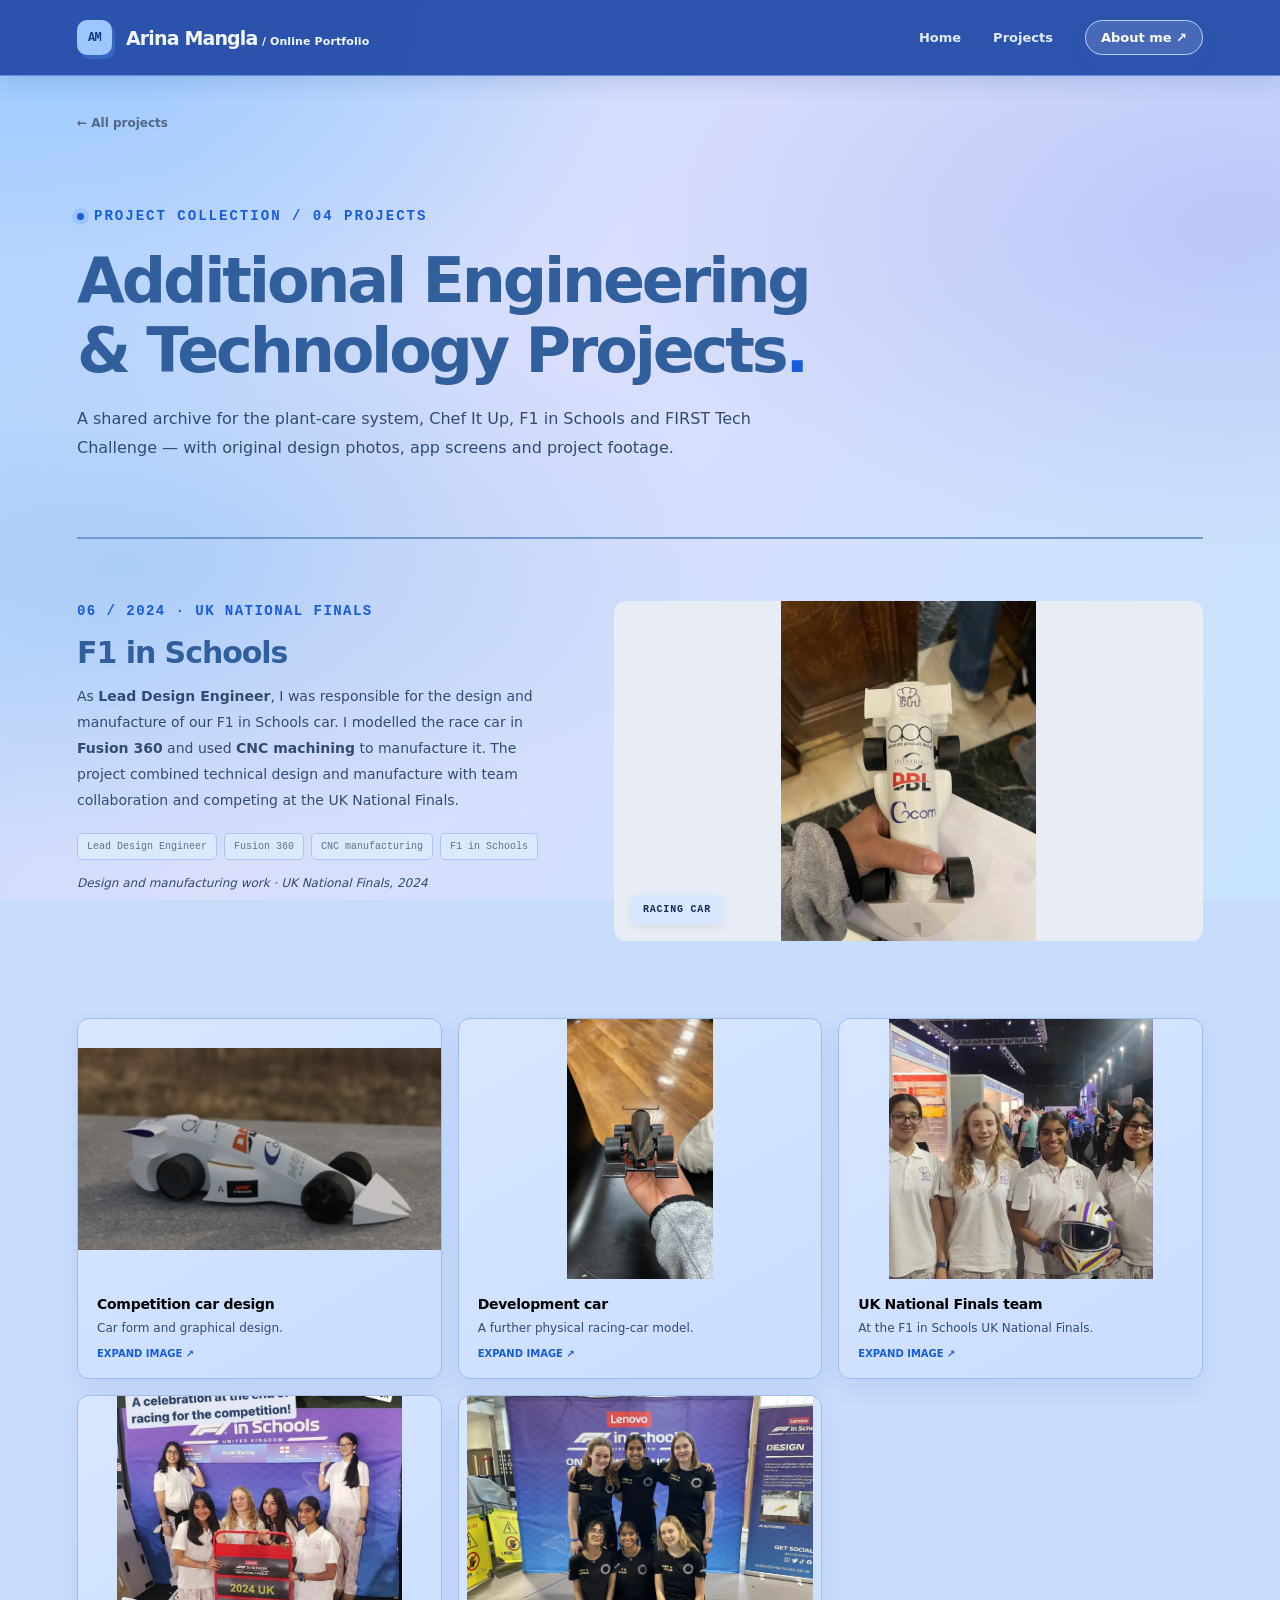
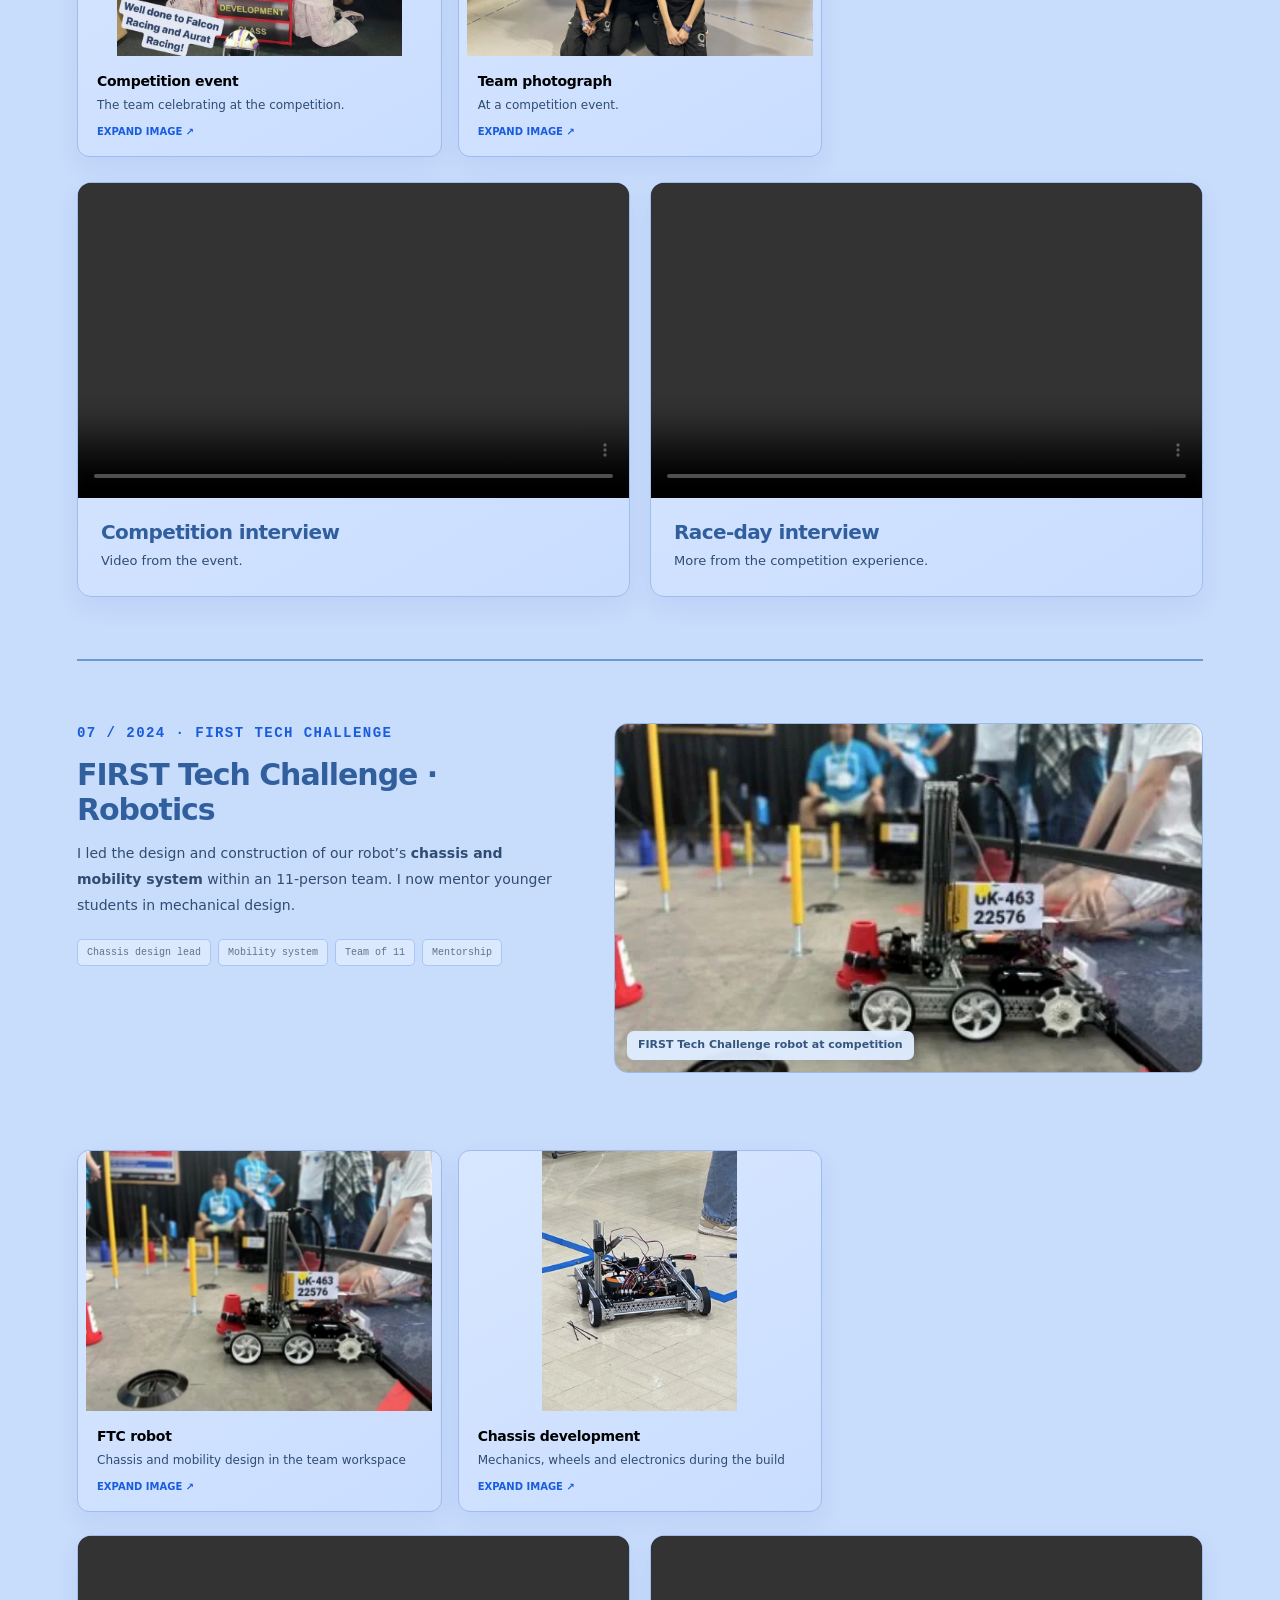
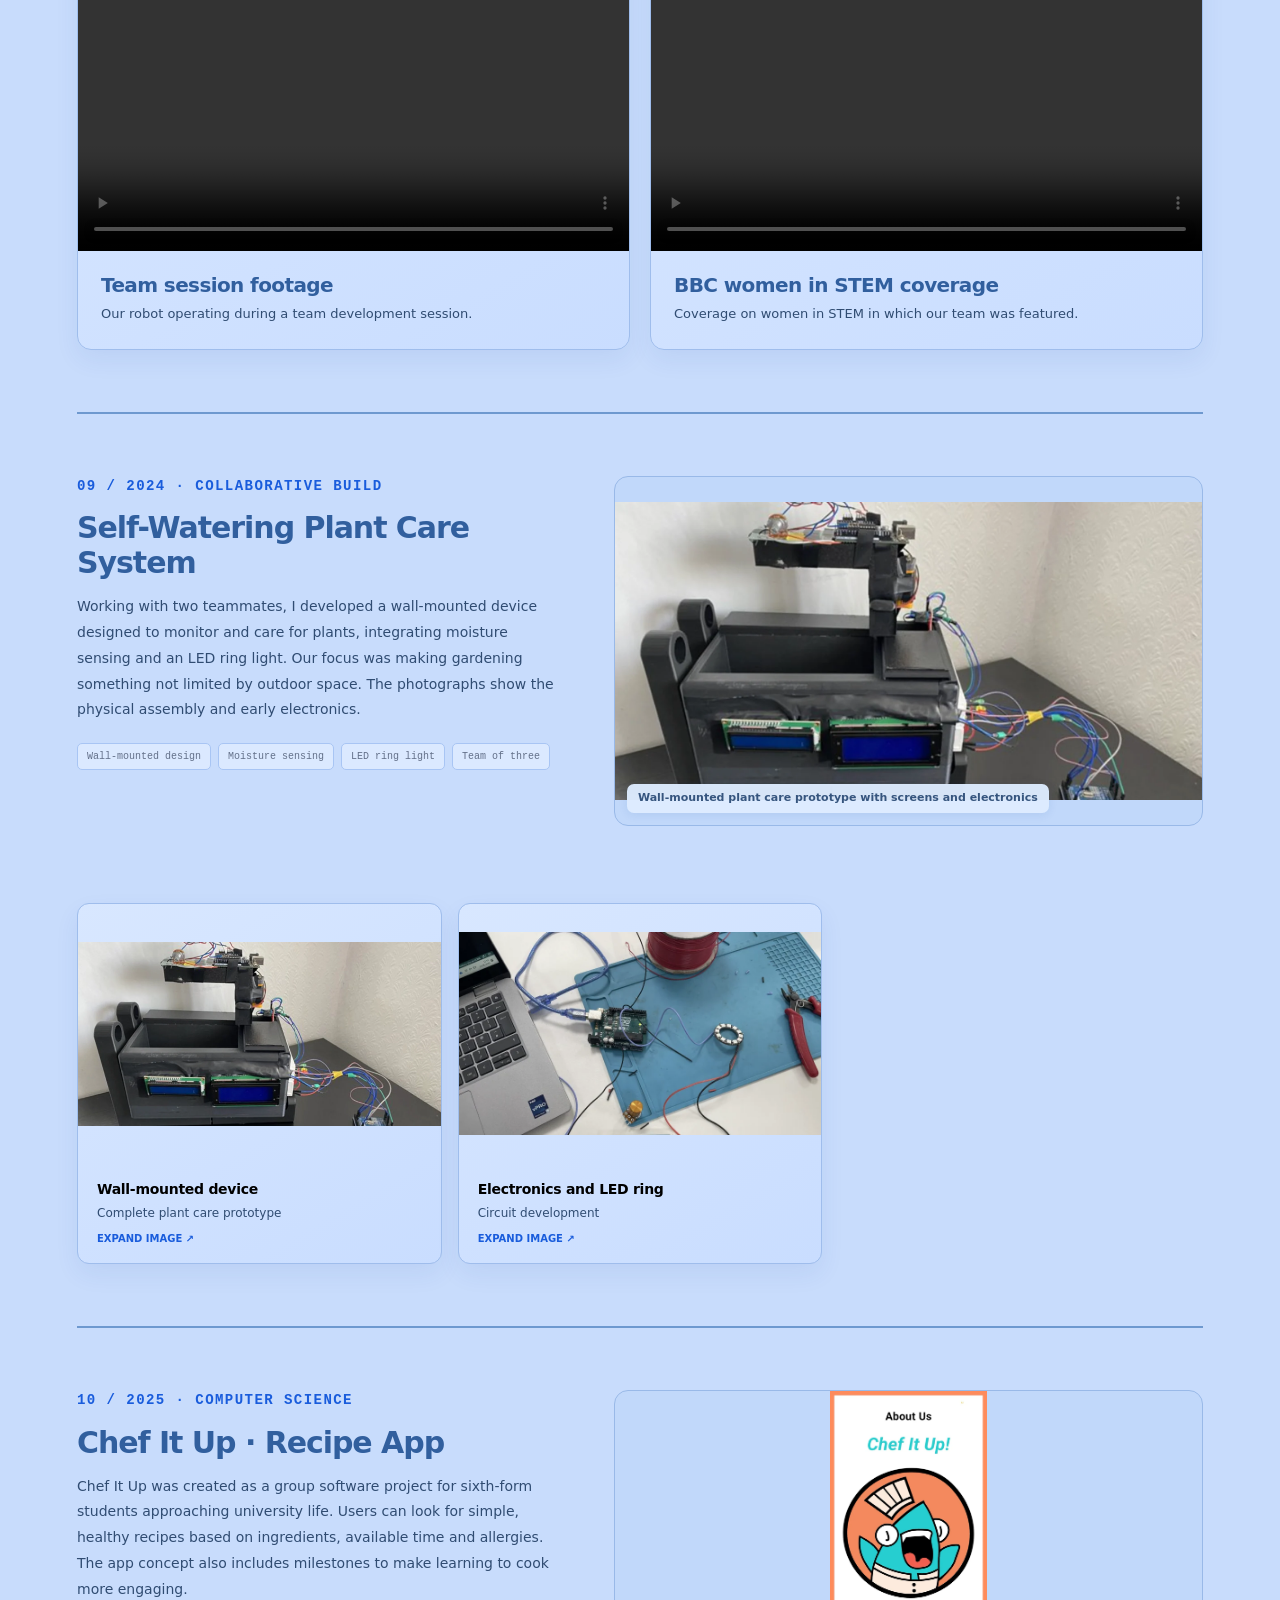
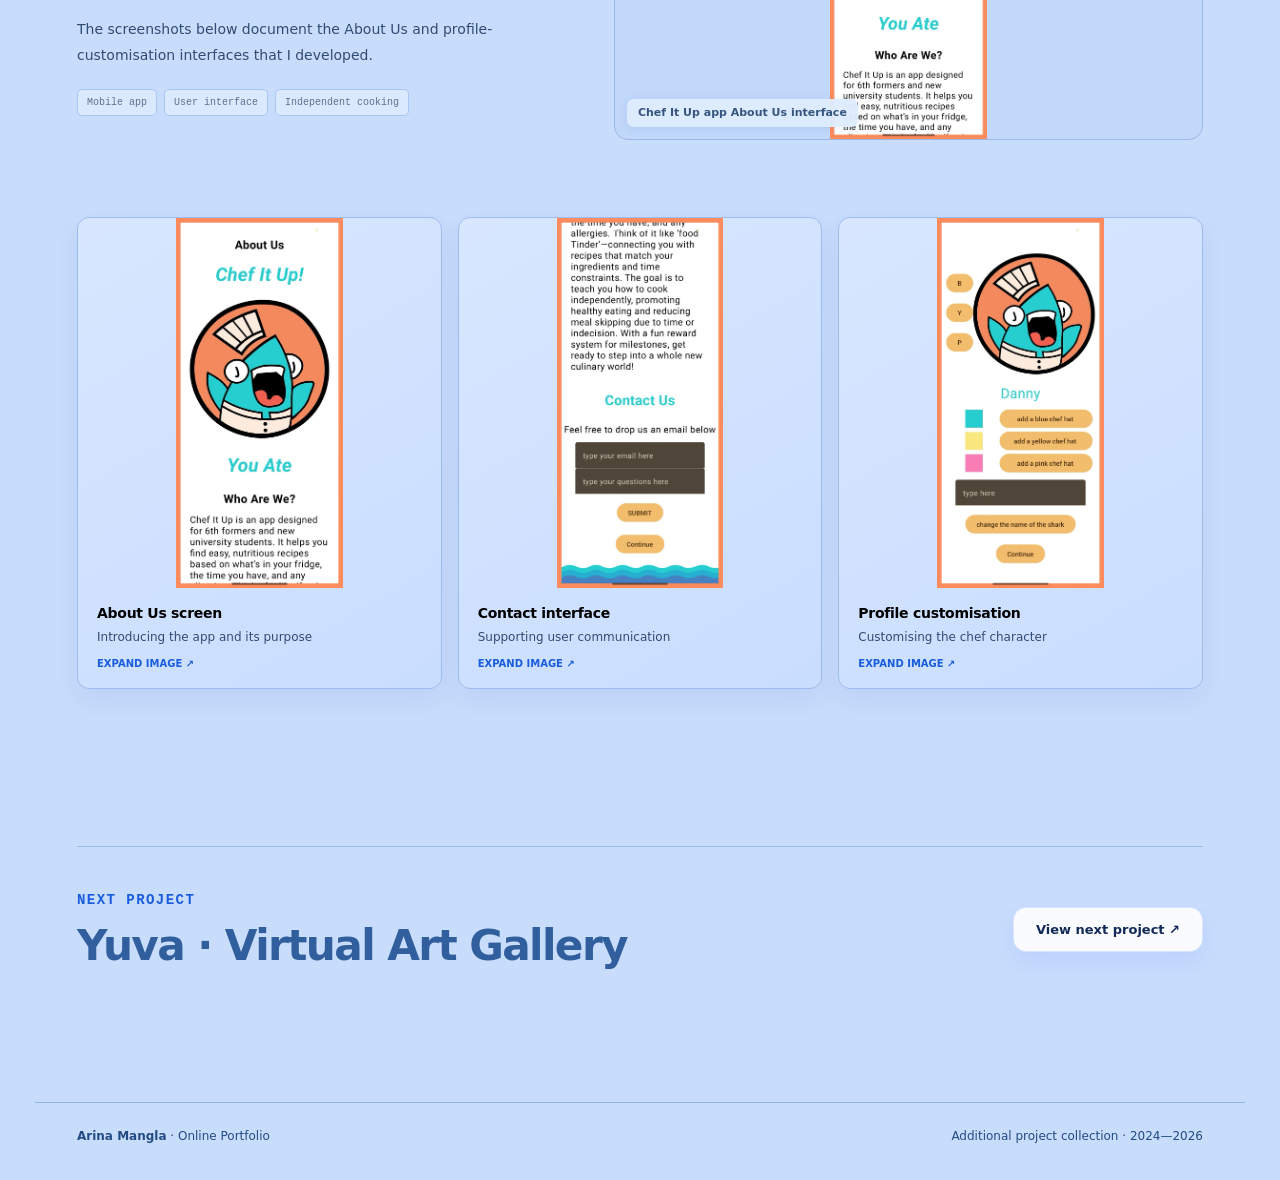
==== commit b4994c12: "Update footer content in additional.html Removed 'coded with ChatGPT' from the footer." ====
--- a/additional.html
+++ b/additional.html
@@ -3,4 +3,4 @@
 <html lang="en"><head><meta charset="utf-8"/><meta content="width=device-width, initial-scale=1" name="viewport"/><meta content="Additional engineering and technology projects including smart plant pot, Chef It Up, F1 in Schools and FTC." name="description"/><title>Additional Projects | Engineering Portfolio</title><link href="styles.css" rel="stylesheet"/></head><body>
 <header class="site-nav"><div class="container nav-inner"><a class="brand" href="index.html"><span class="brand-mark" data-short="">AM</span><span><span data-name="">Arina Mangla</span> <span style="color:#a6b1c3">/ Online Portfolio</span></span></a><button aria-controls="navigation" aria-expanded="false" aria-label="Open navigation" class="menu-button" type="button">☰</button><nav class="nav-links" id="navigation"><a href="index.html">Home</a><a href="index.html#projects">Projects</a><a class="nav-pill" href="index.html#about">About me ↗</a></nav></div></header>
 <main class="container"><div class="backline"><a href="index.html#projects">← All projects</a></div><header class="additional-heading"><span class="eyebrow">PROJECT COLLECTION / 04 PROJECTS</span><h1>Additional Engineering<br/>&amp; Technology Projects<span style="color:var(--blue)">.</span></h1><p>A shared archive for the plant-care system, Chef It Up, F1 in Schools and FIRST Tech Challenge — with original design photos, app screens and project footage.</p></header><div id="additional-list"></div></main>
-<footer class="footer"><div class="container footer-row"><span><strong data-name="">Arina Mangla</strong> · Online Portfolio</span><span>Additional project collection · 2024—2026 · coded with ChatGPT</span></div></footer><script src="data.js"></script><script src="site.js"></script></body></html>
+<footer class="footer"><div class="container footer-row"><span><strong data-name="">Arina Mangla</strong> · Online Portfolio</span><span>Additional project collection · 2024—2026</span></div></footer><script src="data.js"></script><script src="site.js"></script></body></html>
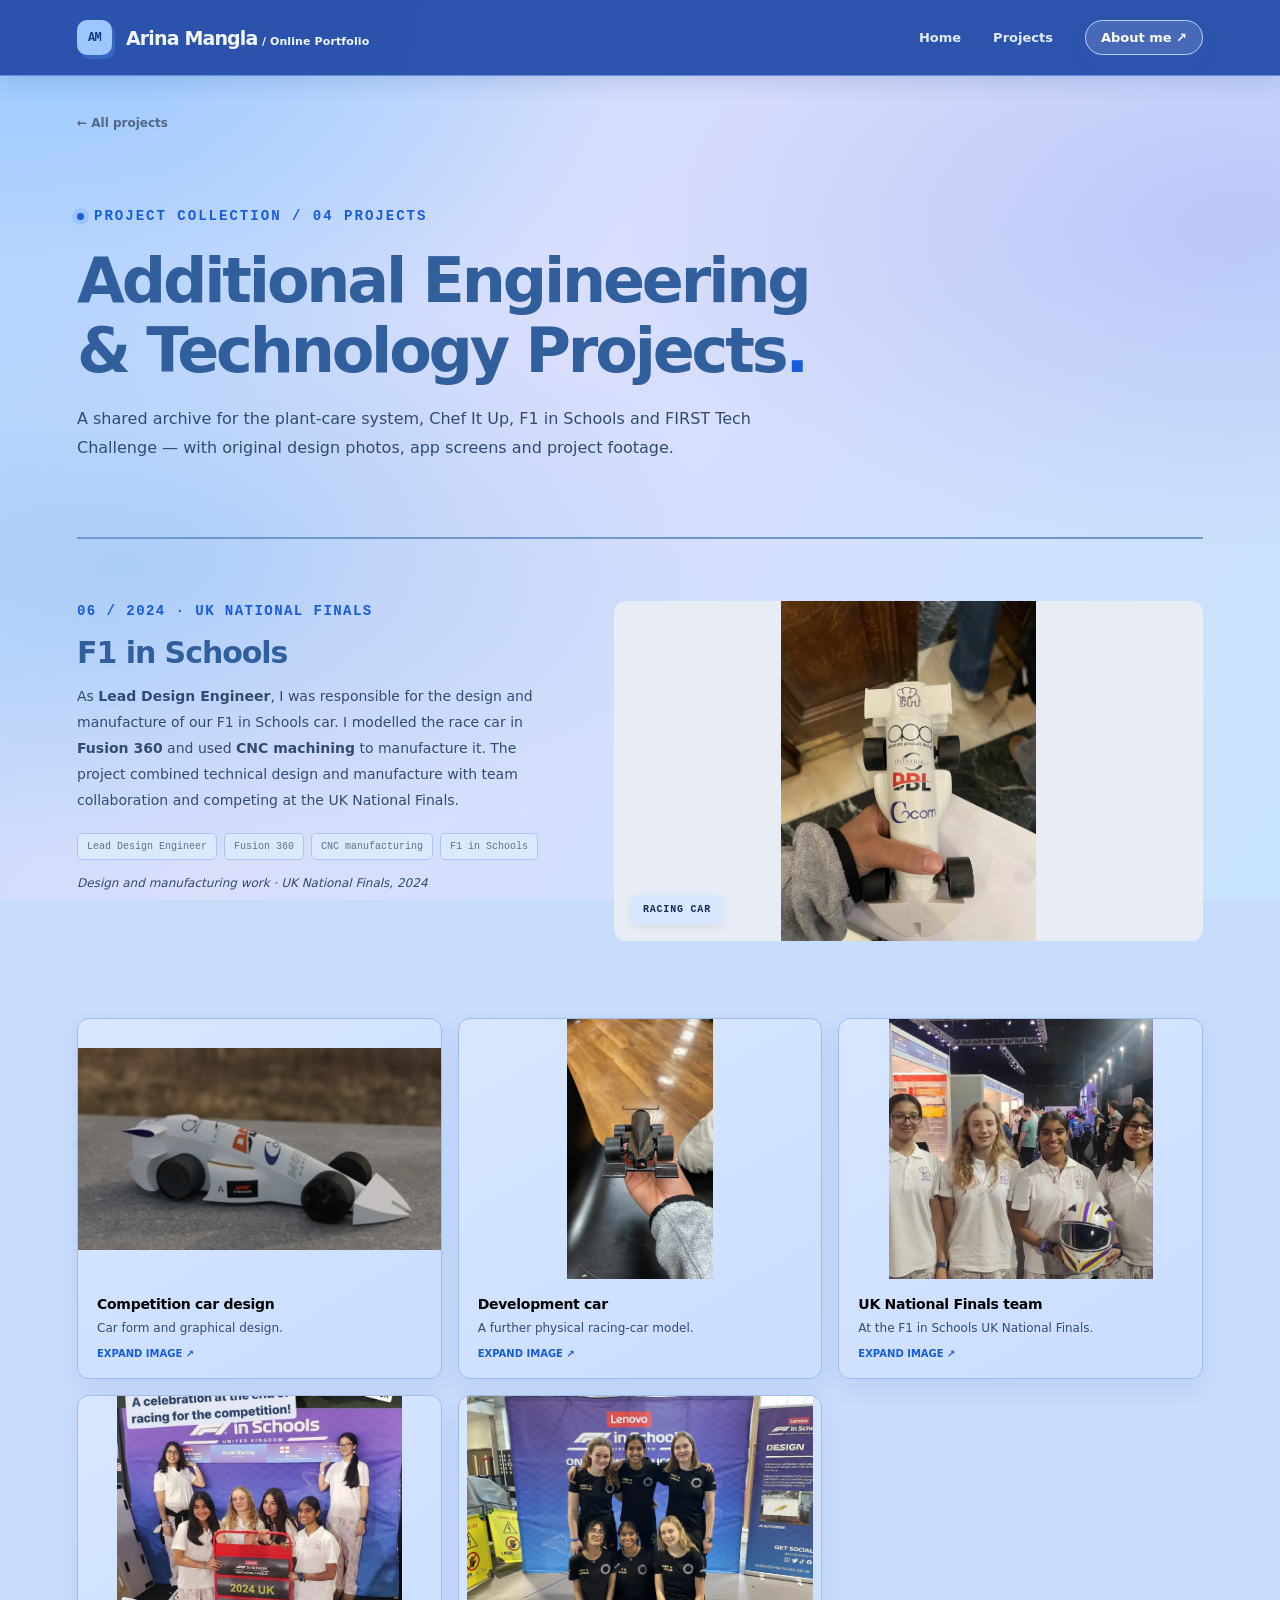
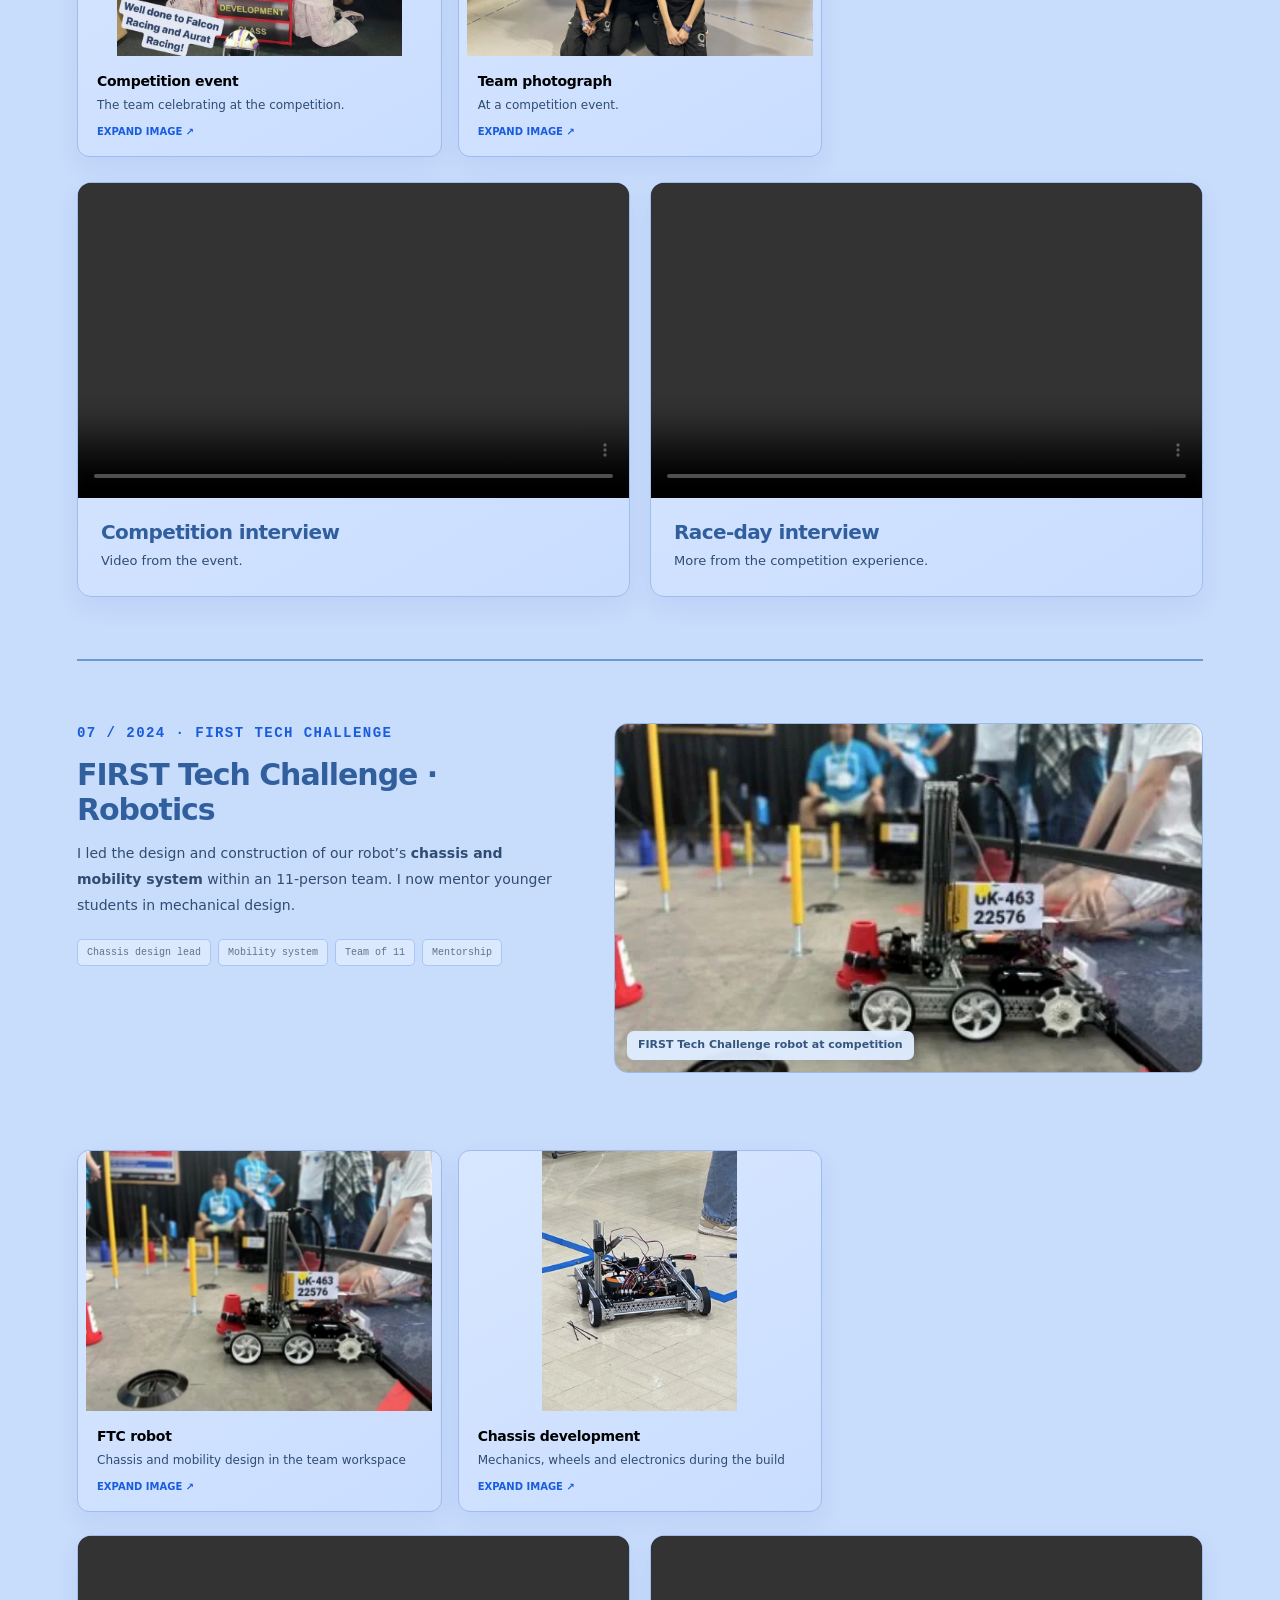
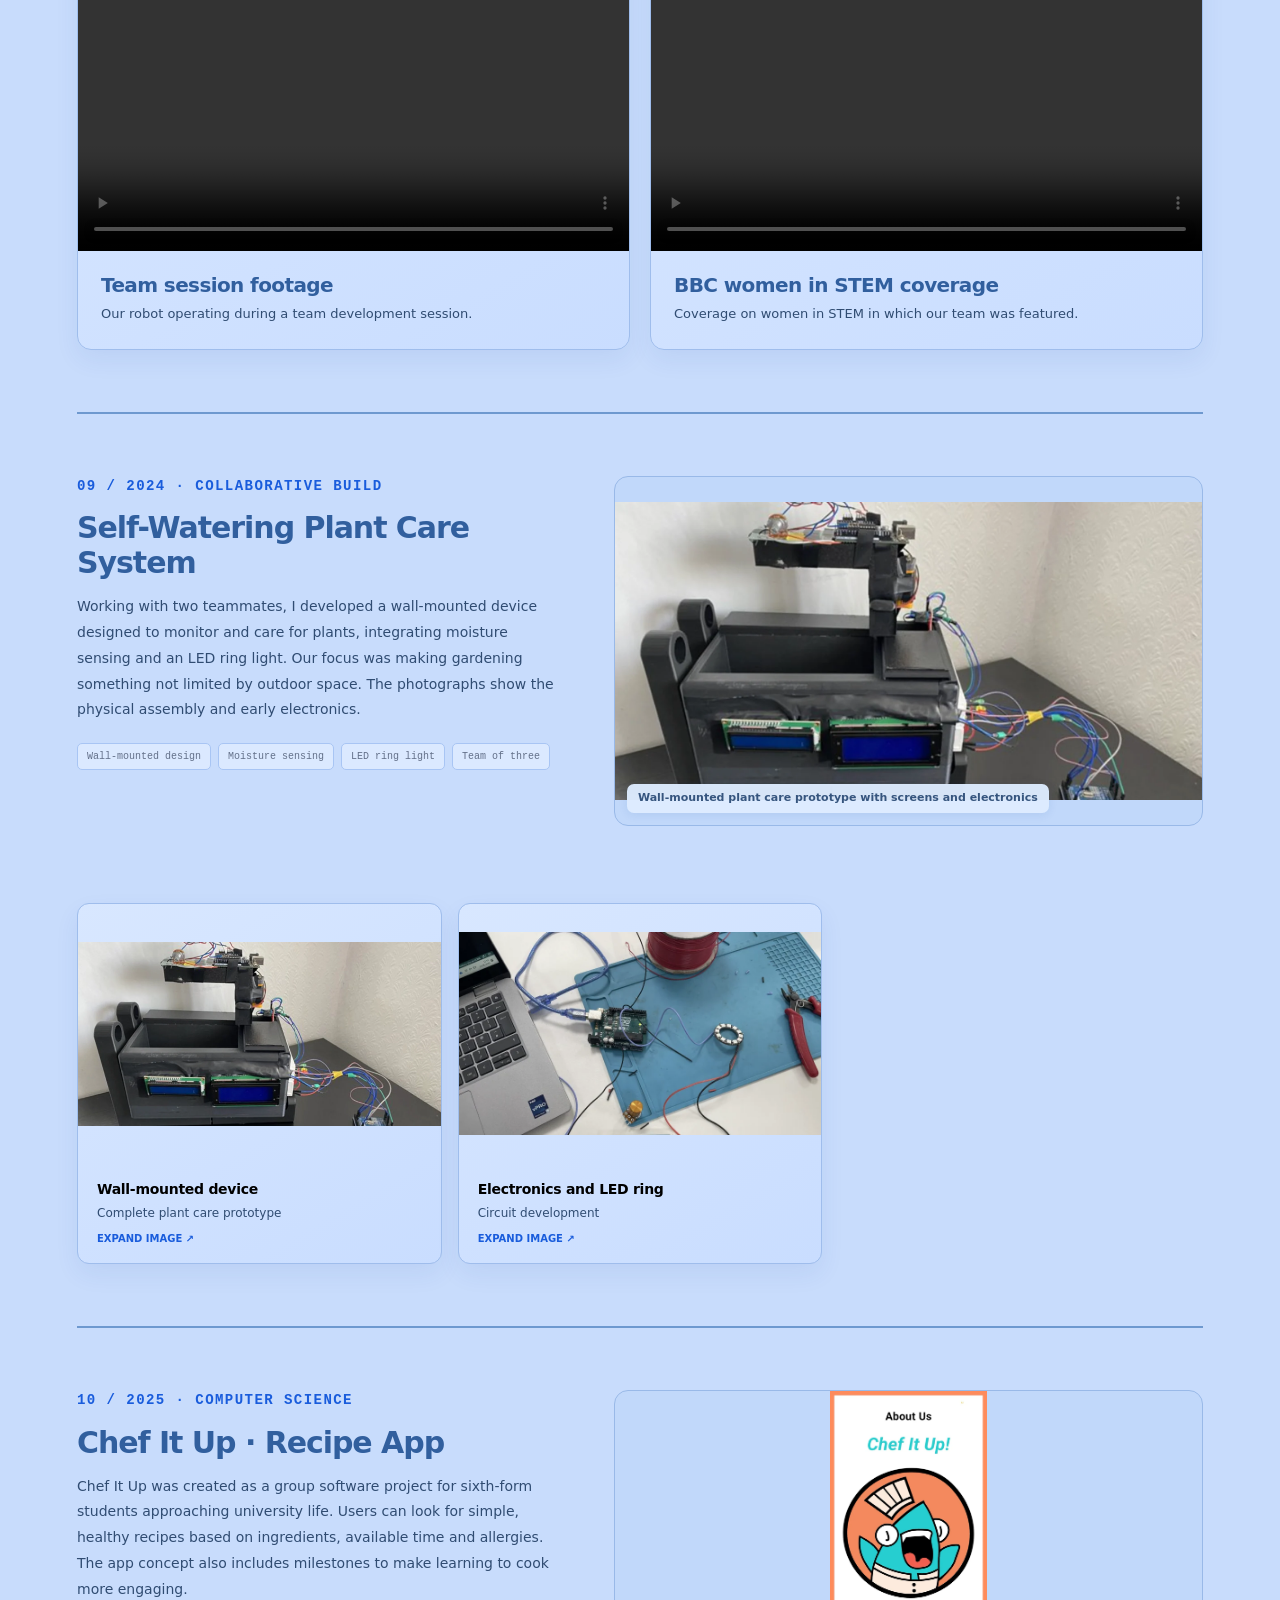
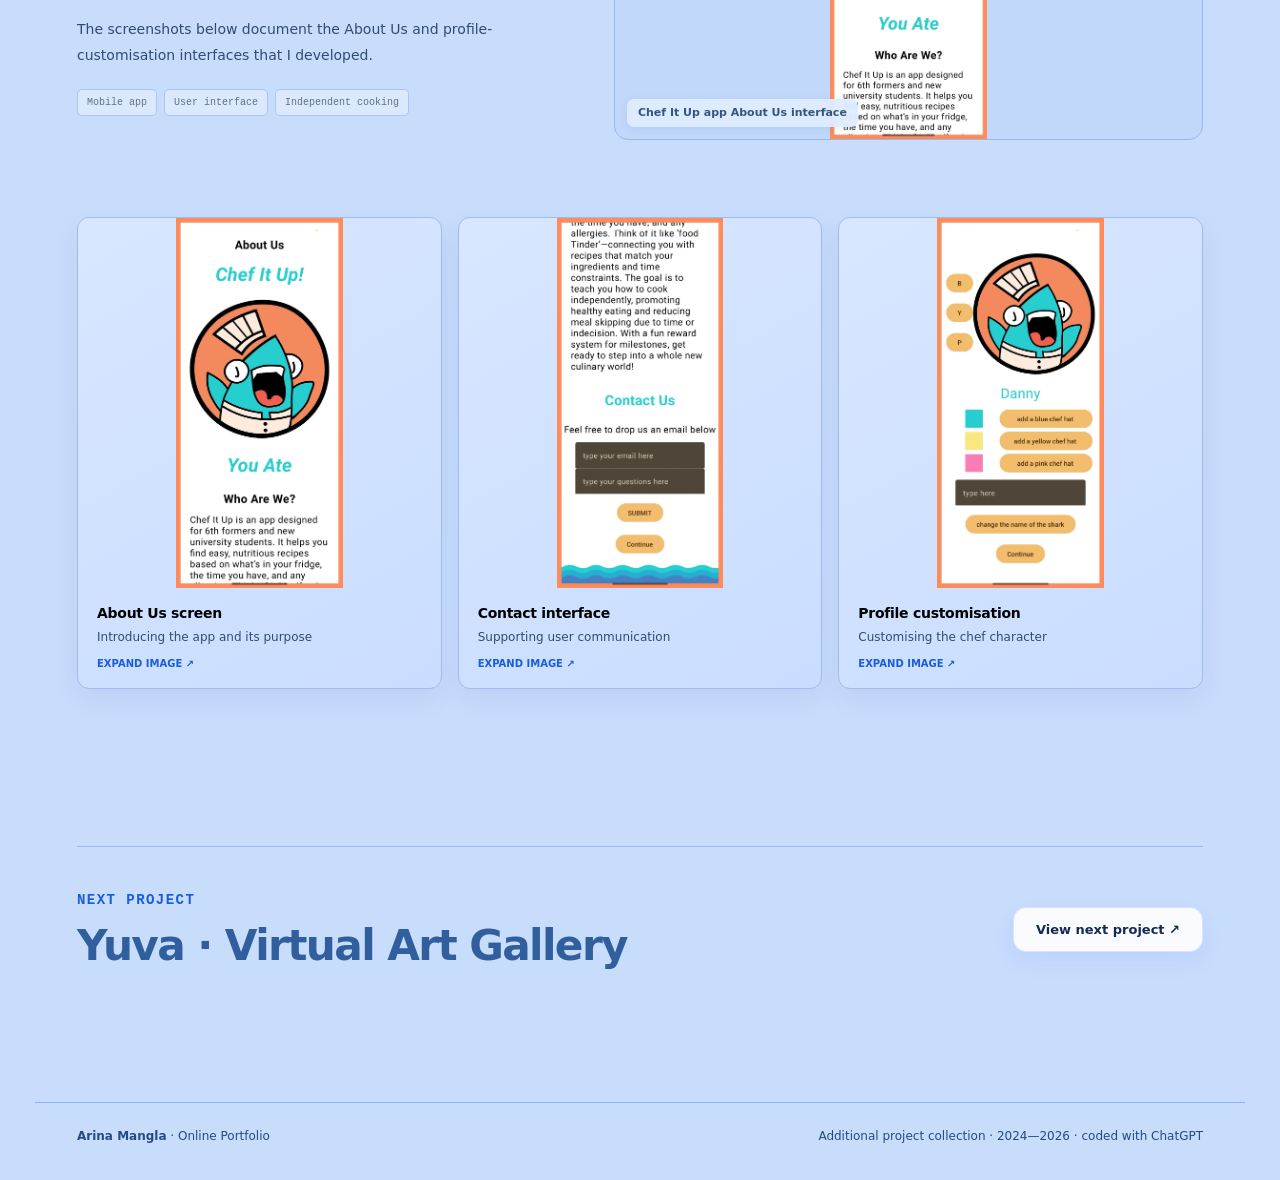
==== commit 155f52ee: "Update footer with coding attribution Added attribution for coding assistance to the footer." ====
--- a/additional.html
+++ b/additional.html
@@ -3,4 +3,4 @@
 <html lang="en"><head><meta charset="utf-8"/><meta content="width=device-width, initial-scale=1" name="viewport"/><meta content="Additional engineering and technology projects including smart plant pot, Chef It Up, F1 in Schools and FTC." name="description"/><title>Additional Projects | Engineering Portfolio</title><link href="styles.css" rel="stylesheet"/></head><body>
 <header class="site-nav"><div class="container nav-inner"><a class="brand" href="index.html"><span class="brand-mark" data-short="">AM</span><span><span data-name="">Arina Mangla</span> <span style="color:#a6b1c3">/ Online Portfolio</span></span></a><button aria-controls="navigation" aria-expanded="false" aria-label="Open navigation" class="menu-button" type="button">☰</button><nav class="nav-links" id="navigation"><a href="index.html">Home</a><a href="index.html#projects">Projects</a><a class="nav-pill" href="index.html#about">About me ↗</a></nav></div></header>
 <main class="container"><div class="backline"><a href="index.html#projects">← All projects</a></div><header class="additional-heading"><span class="eyebrow">PROJECT COLLECTION / 04 PROJECTS</span><h1>Additional Engineering<br/>&amp; Technology Projects<span style="color:var(--blue)">.</span></h1><p>A shared archive for the plant-care system, Chef It Up, F1 in Schools and FIRST Tech Challenge — with original design photos, app screens and project footage.</p></header><div id="additional-list"></div></main>
-<footer class="footer"><div class="container footer-row"><span><strong data-name="">Arina Mangla</strong> · Online Portfolio</span><span>Additional project collection · 2024—2026</span></div></footer><script src="data.js"></script><script src="site.js"></script></body></html>
+<footer class="footer"><div class="container footer-row"><span><strong data-name="">Arina Mangla</strong> · Online Portfolio</span><span>Additional project collection · 2024—2026 · coded with ChatGPT</span></div></footer><script src="data.js"></script><script src="site.js"></script></body></html>
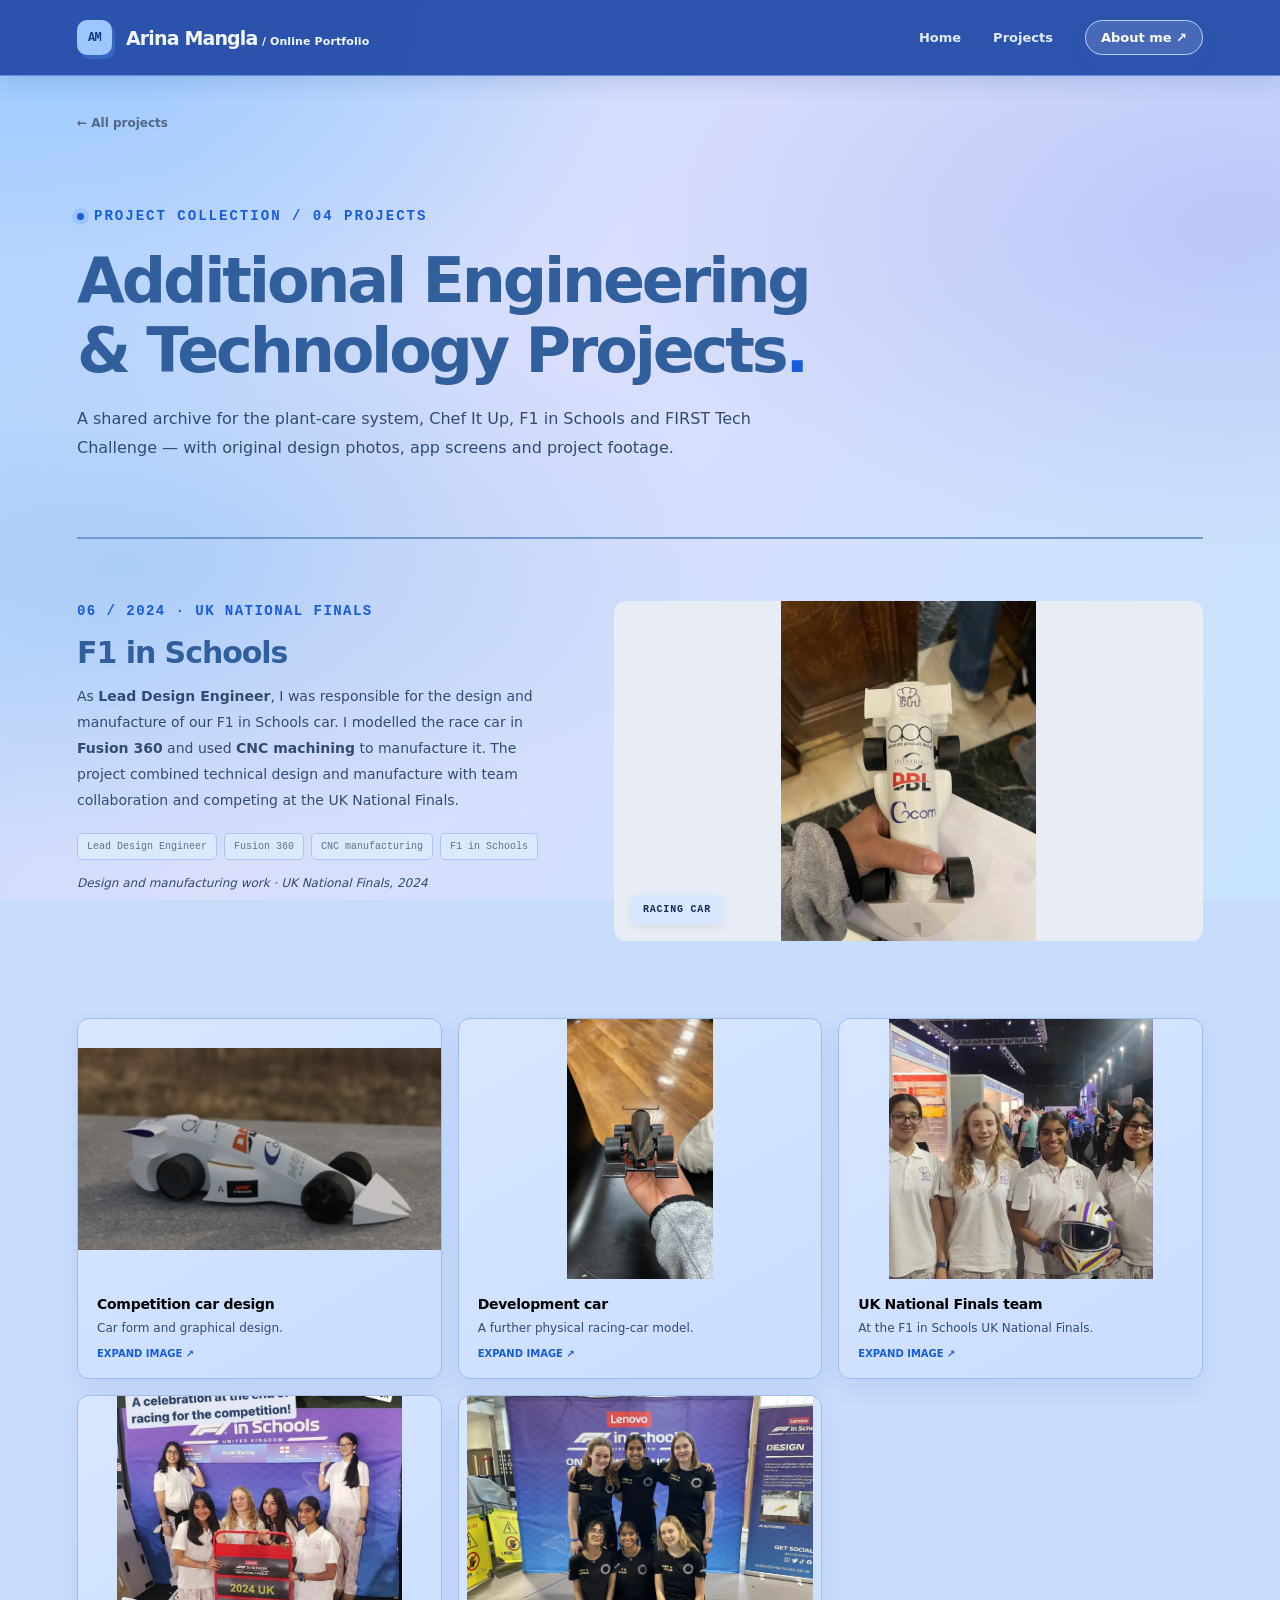
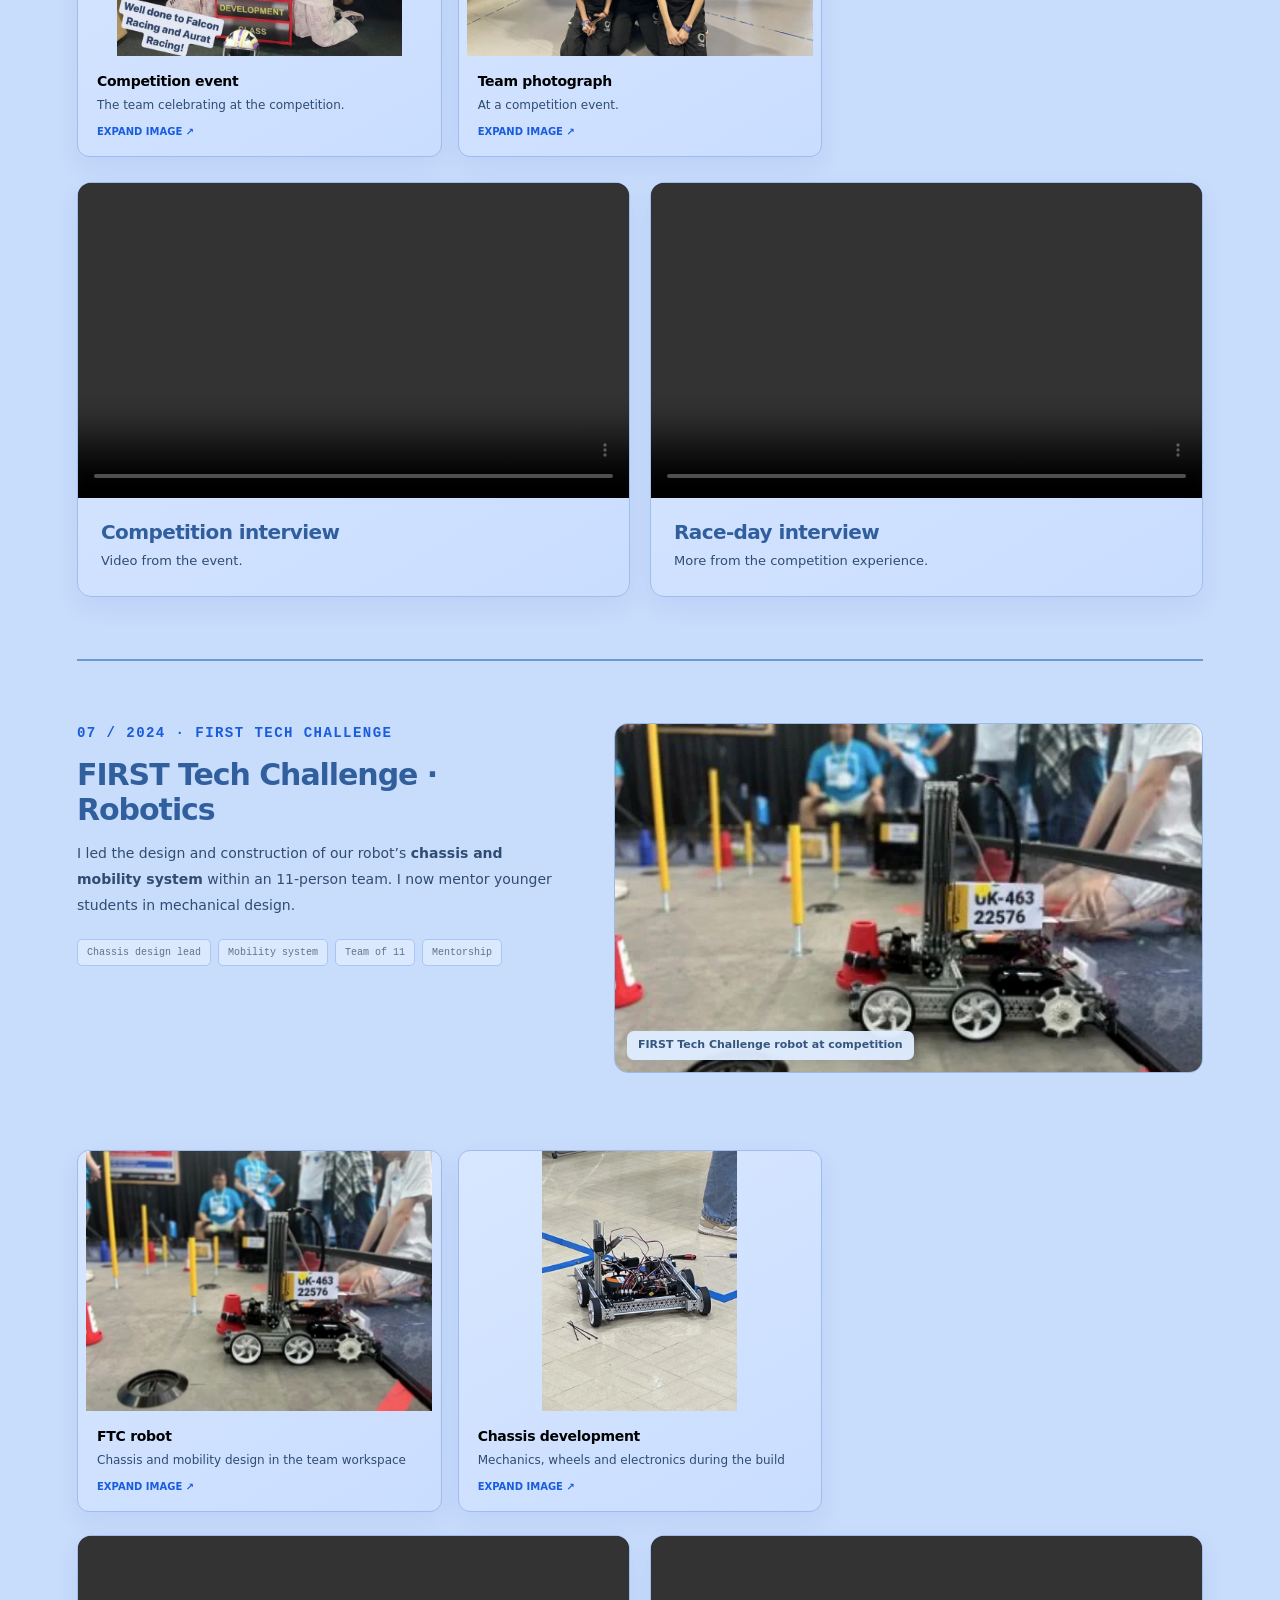
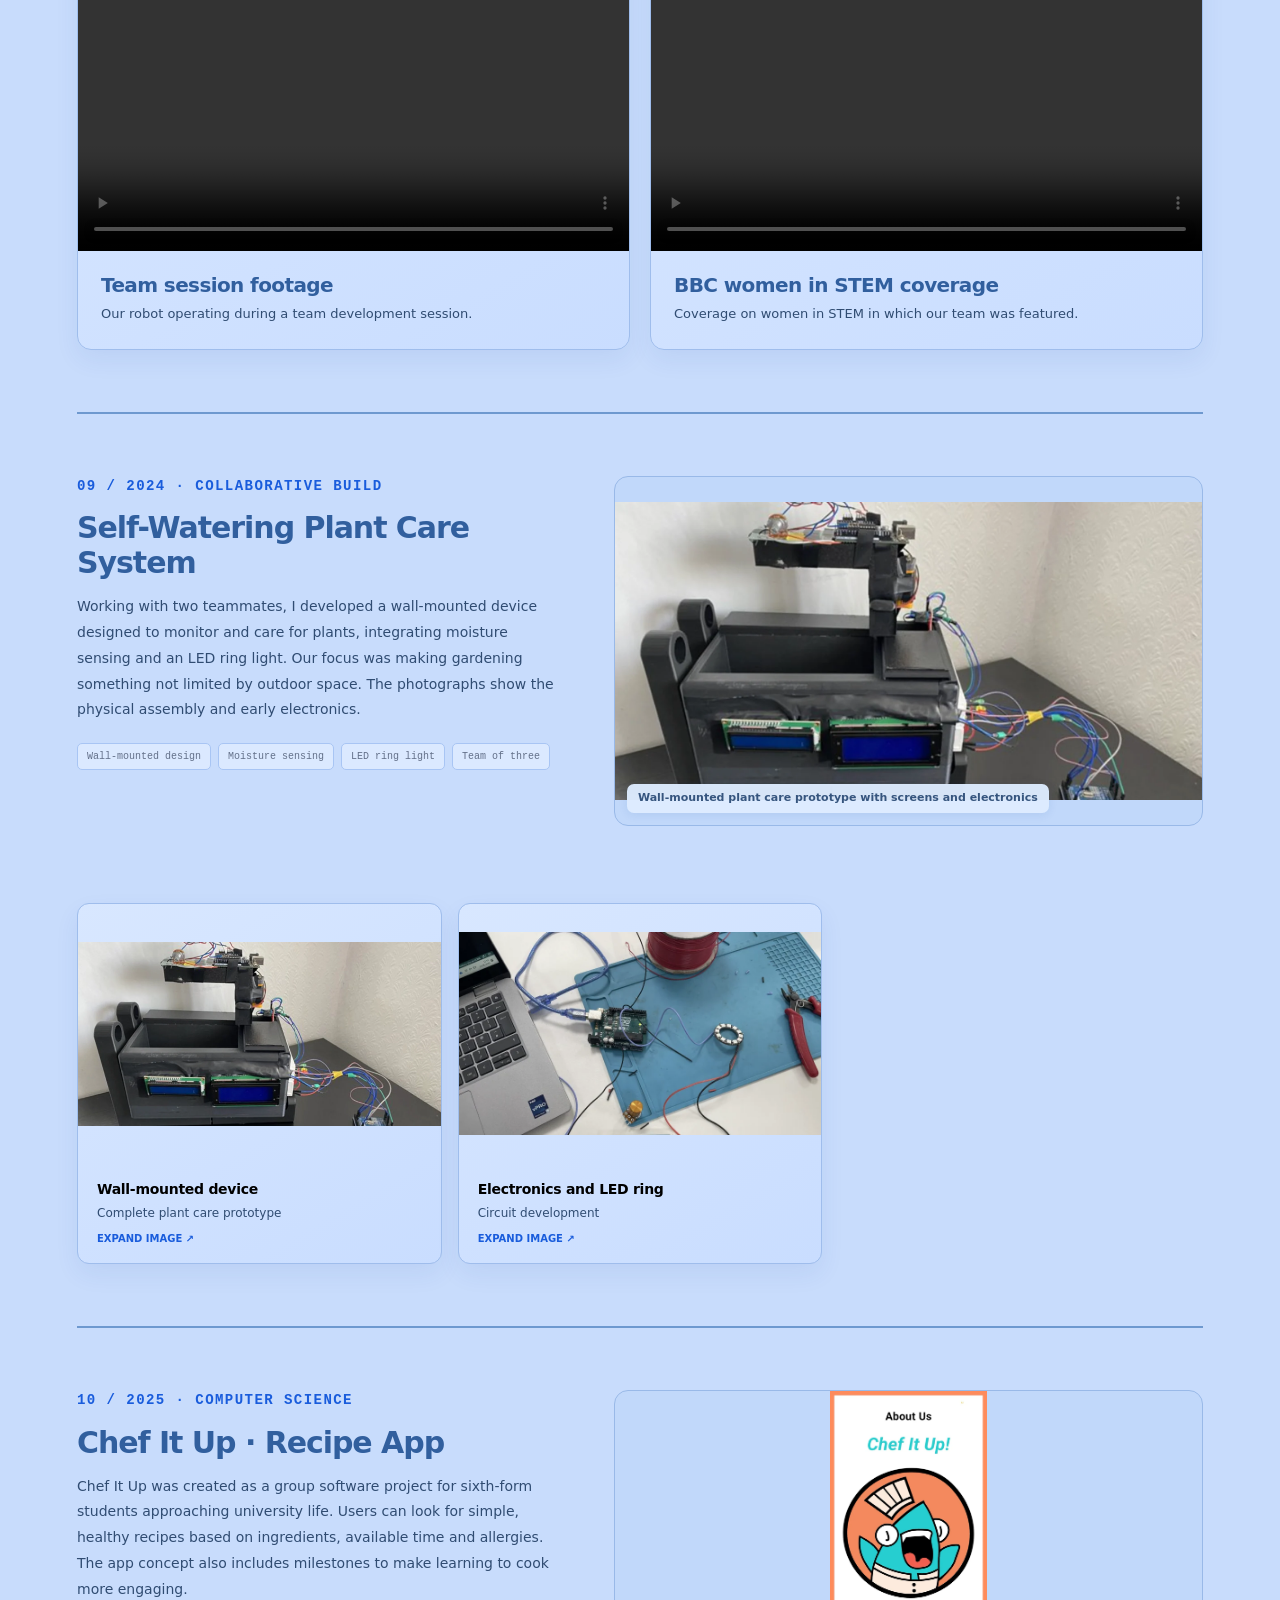
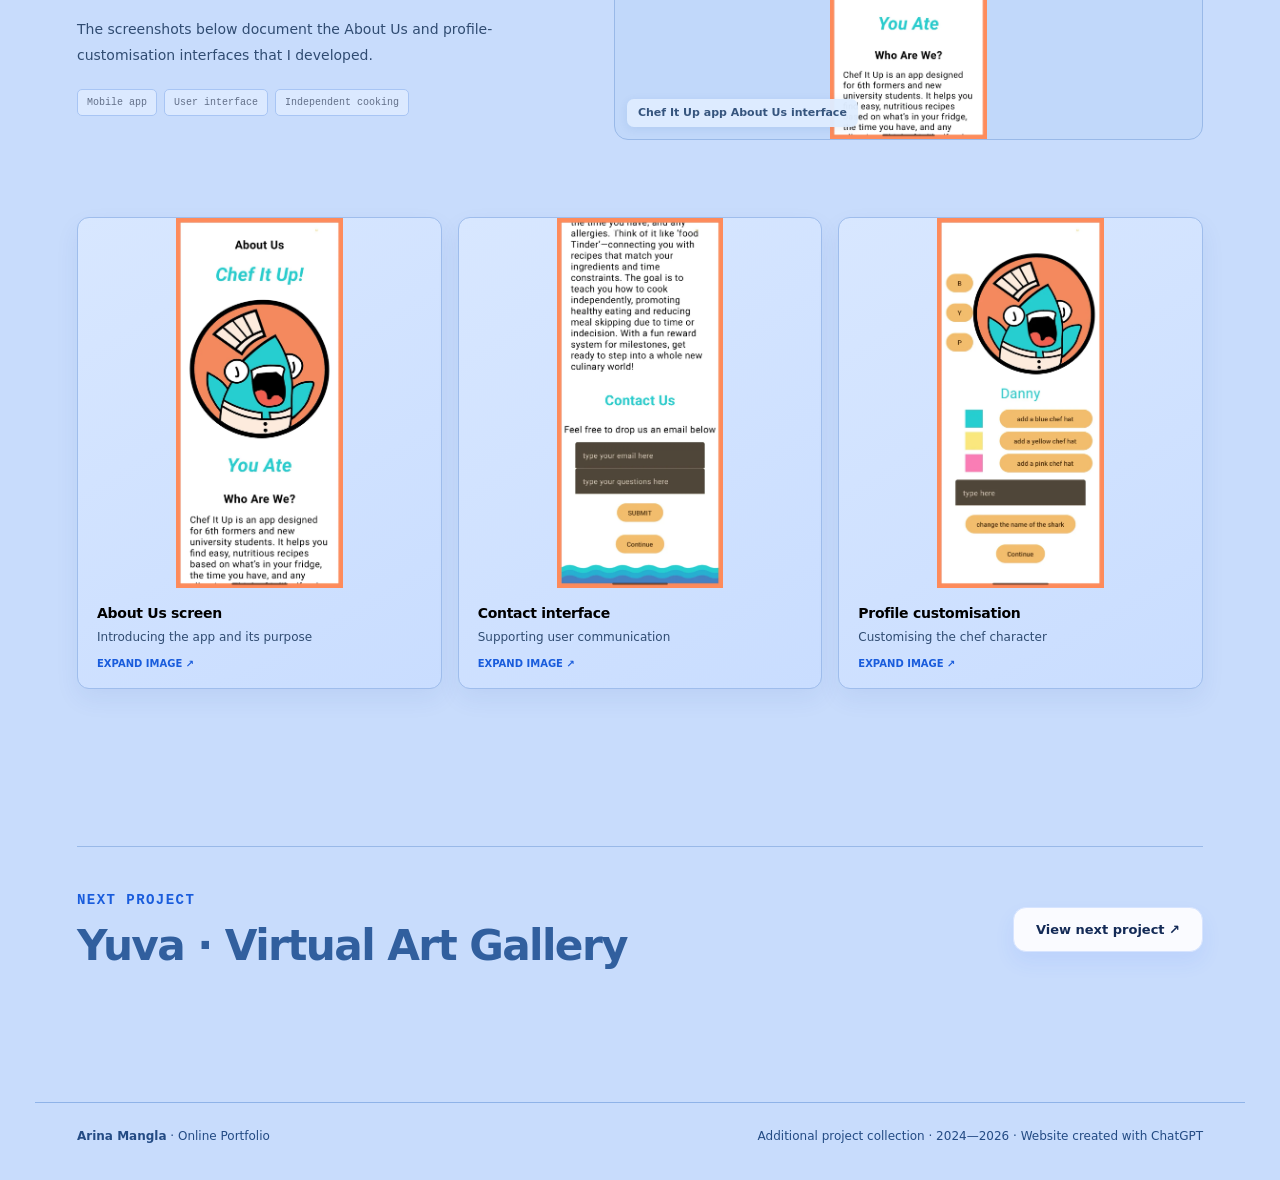
==== commit d343654e: "Modify footer content in additional.html Updated footer text to reflect website creation with ChatGP" ====
--- a/additional.html
+++ b/additional.html
@@ -3,4 +3,4 @@
 <html lang="en"><head><meta charset="utf-8"/><meta content="width=device-width, initial-scale=1" name="viewport"/><meta content="Additional engineering and technology projects including smart plant pot, Chef It Up, F1 in Schools and FTC." name="description"/><title>Additional Projects | Engineering Portfolio</title><link href="styles.css" rel="stylesheet"/></head><body>
 <header class="site-nav"><div class="container nav-inner"><a class="brand" href="index.html"><span class="brand-mark" data-short="">AM</span><span><span data-name="">Arina Mangla</span> <span style="color:#a6b1c3">/ Online Portfolio</span></span></a><button aria-controls="navigation" aria-expanded="false" aria-label="Open navigation" class="menu-button" type="button">☰</button><nav class="nav-links" id="navigation"><a href="index.html">Home</a><a href="index.html#projects">Projects</a><a class="nav-pill" href="index.html#about">About me ↗</a></nav></div></header>
 <main class="container"><div class="backline"><a href="index.html#projects">← All projects</a></div><header class="additional-heading"><span class="eyebrow">PROJECT COLLECTION / 04 PROJECTS</span><h1>Additional Engineering<br/>&amp; Technology Projects<span style="color:var(--blue)">.</span></h1><p>A shared archive for the plant-care system, Chef It Up, F1 in Schools and FIRST Tech Challenge — with original design photos, app screens and project footage.</p></header><div id="additional-list"></div></main>
-<footer class="footer"><div class="container footer-row"><span><strong data-name="">Arina Mangla</strong> · Online Portfolio</span><span>Additional project collection · 2024—2026 · coded with ChatGPT</span></div></footer><script src="data.js"></script><script src="site.js"></script></body></html>
+<footer class="footer"><div class="container footer-row"><span><strong data-name="">Arina Mangla</strong> · Online Portfolio</span><span>Additional project collection · 2024—2026 · Website created with ChatGPT</span></div></footer><script src="data.js"></script><script src="site.js"></script></body></html>
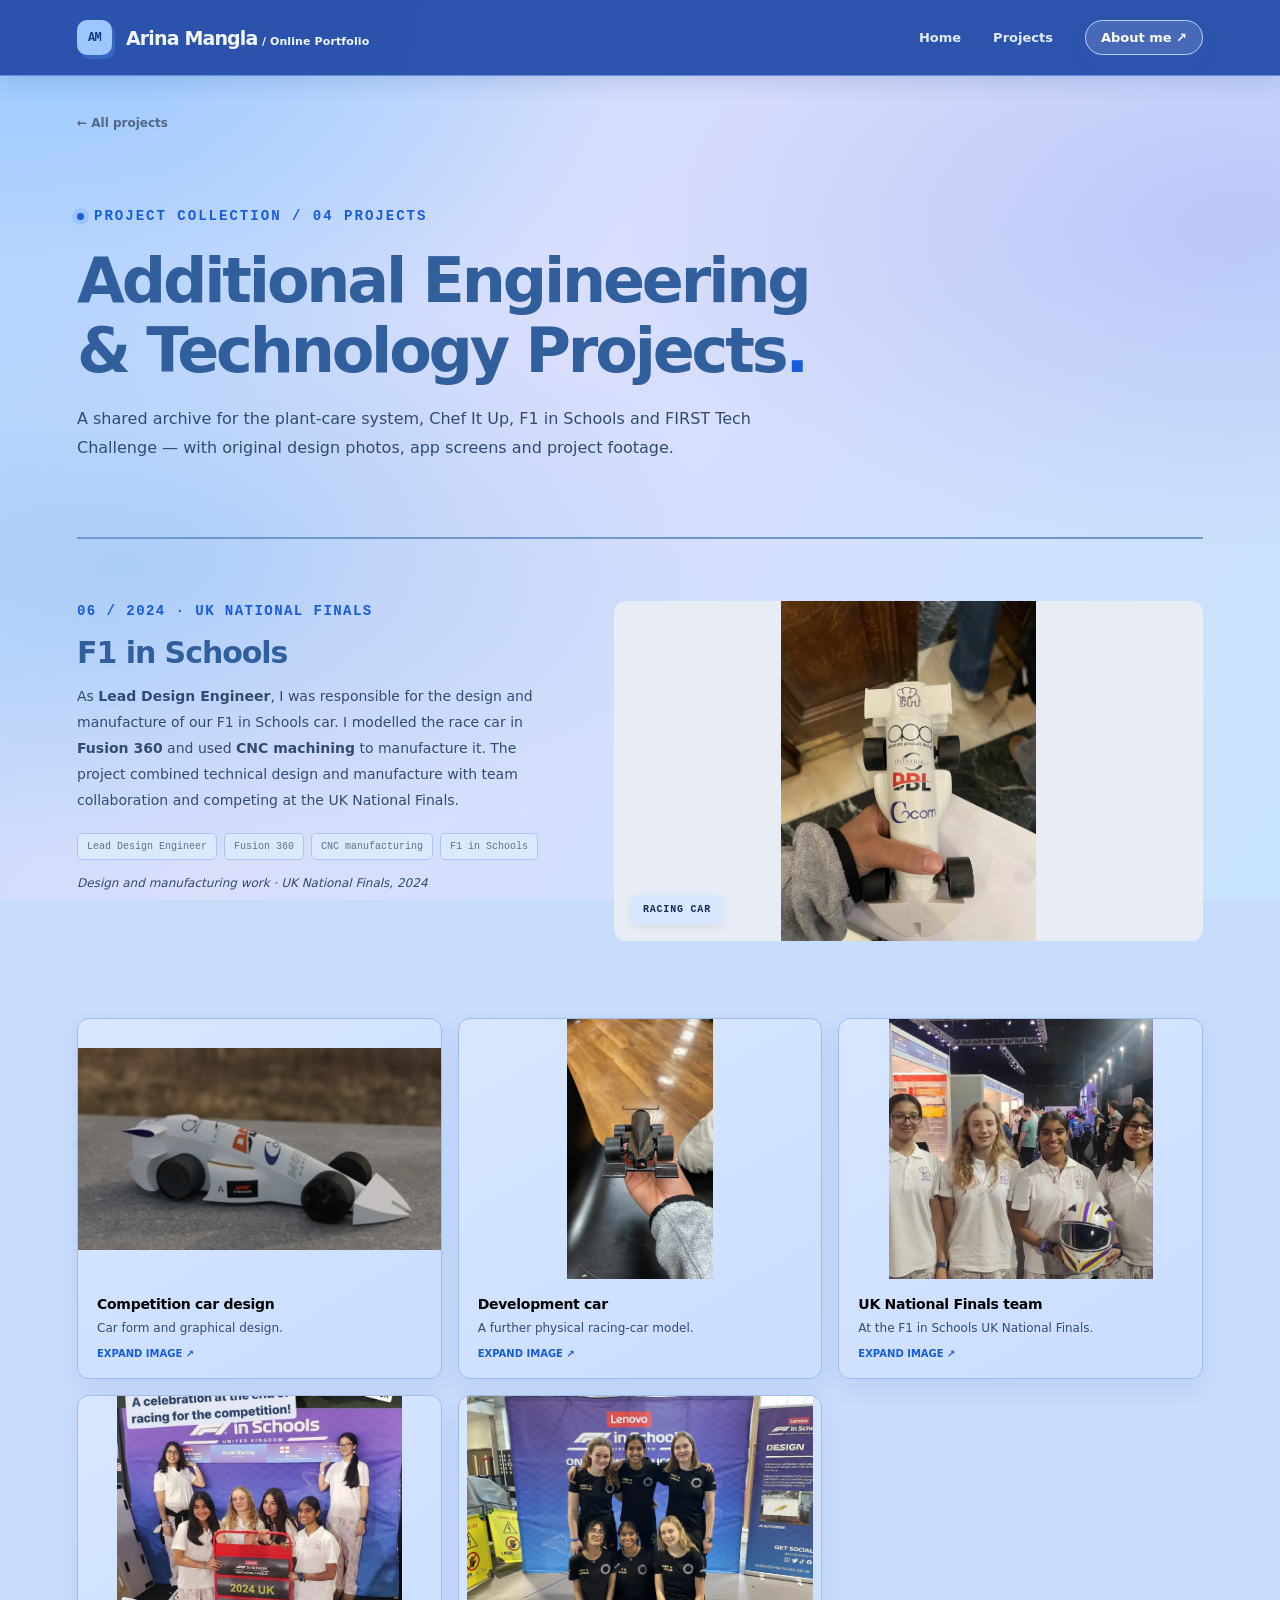
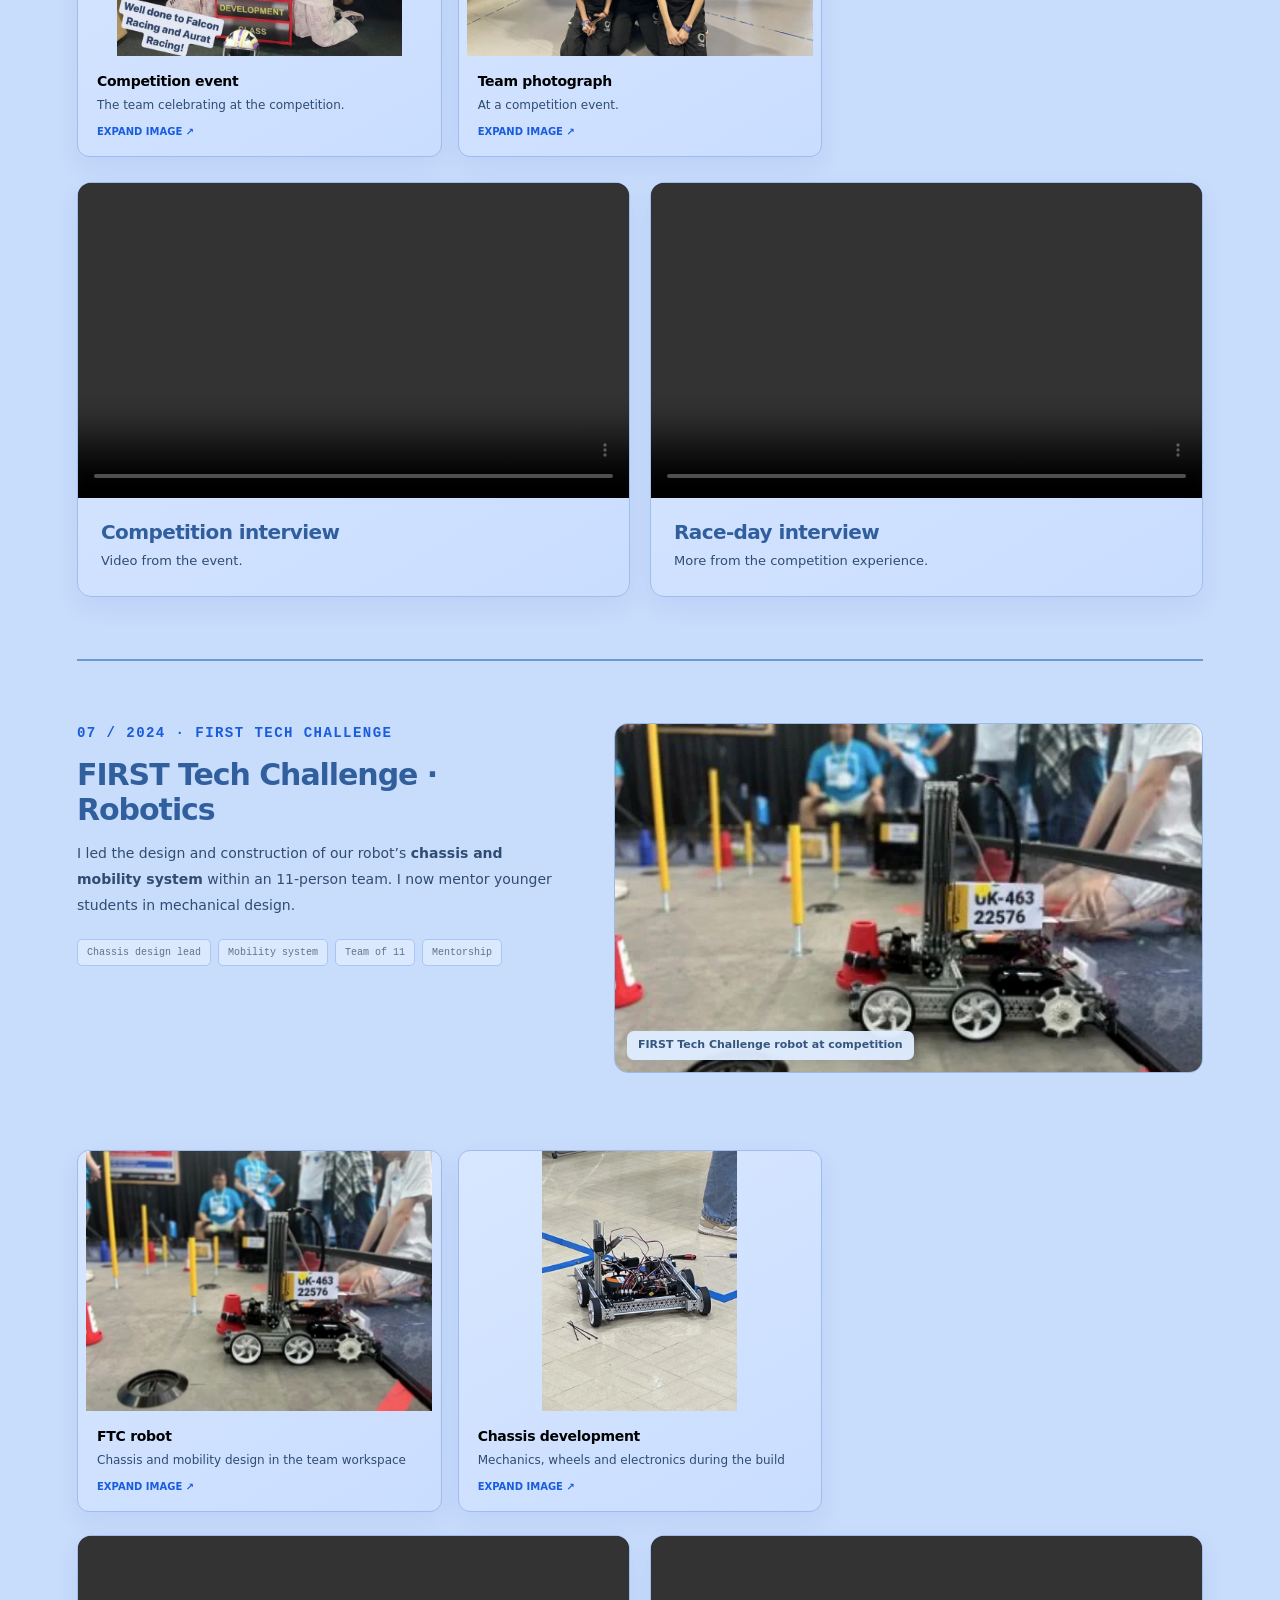
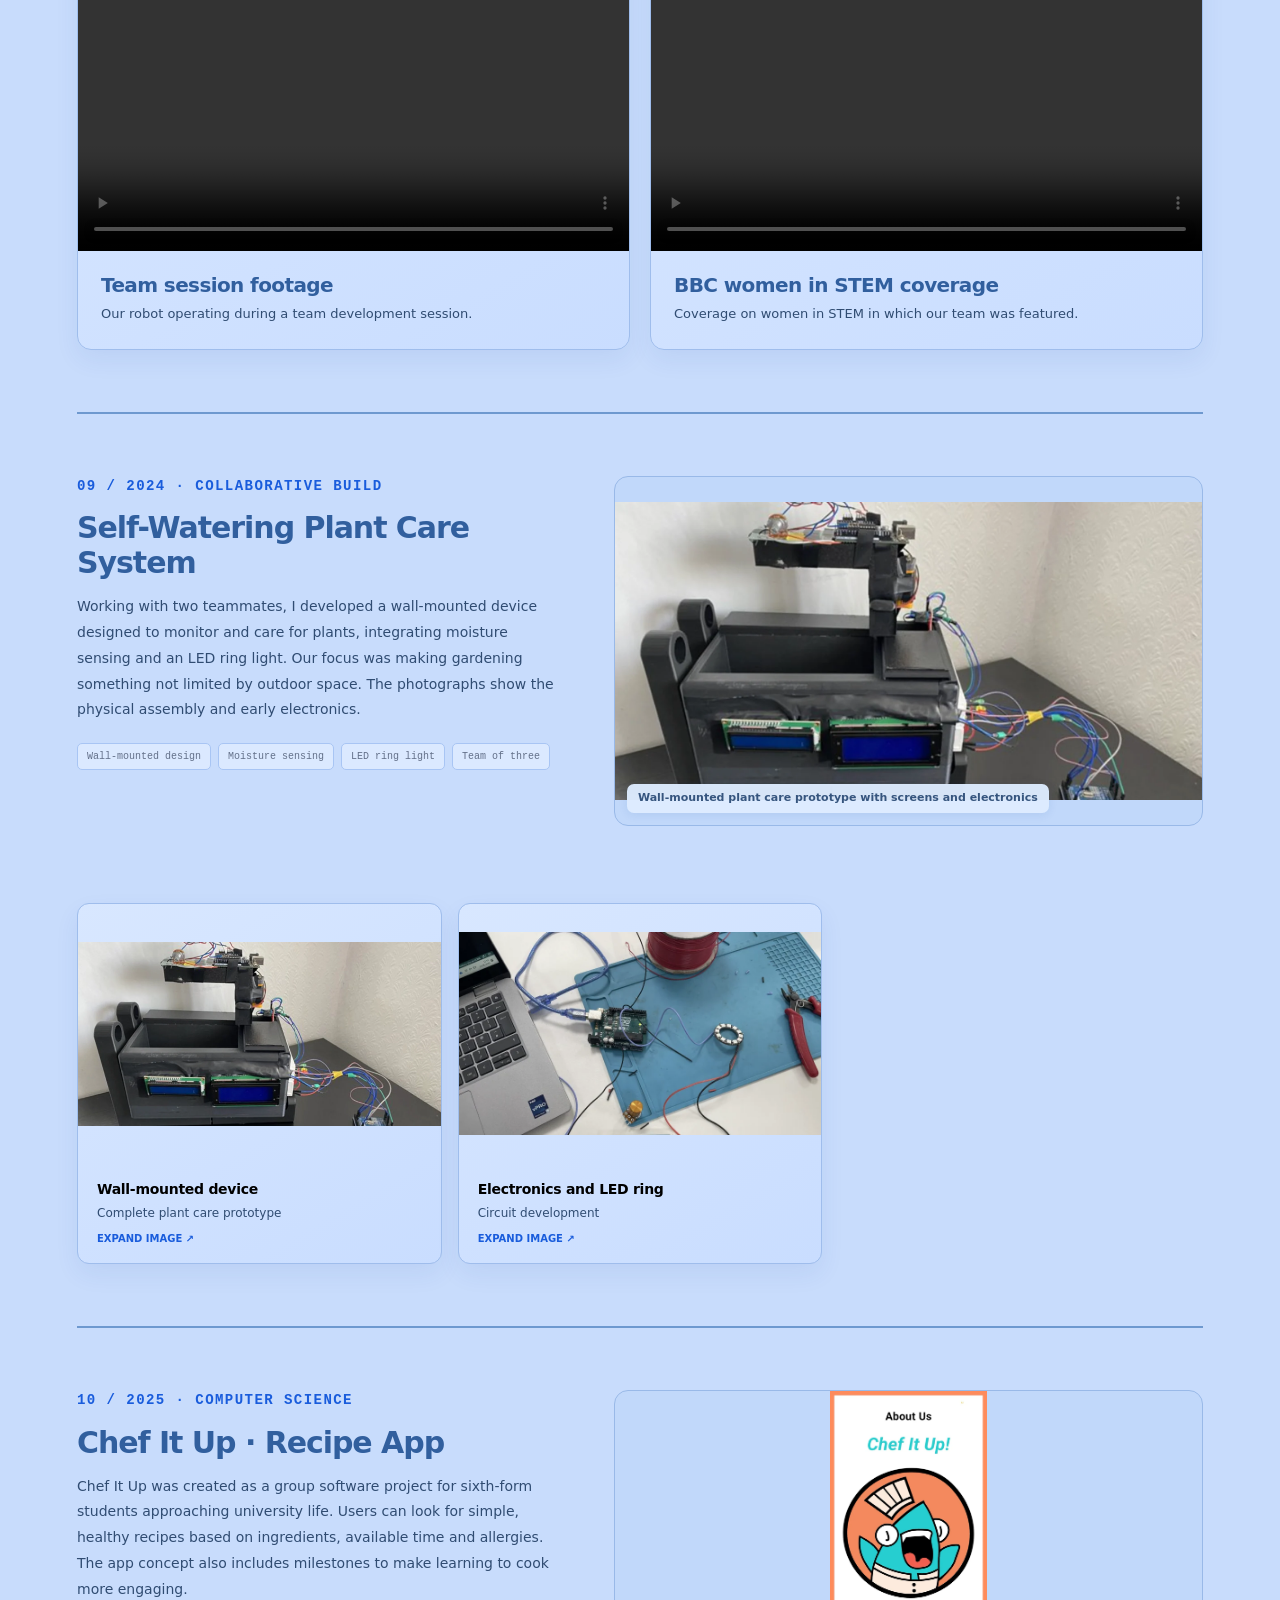
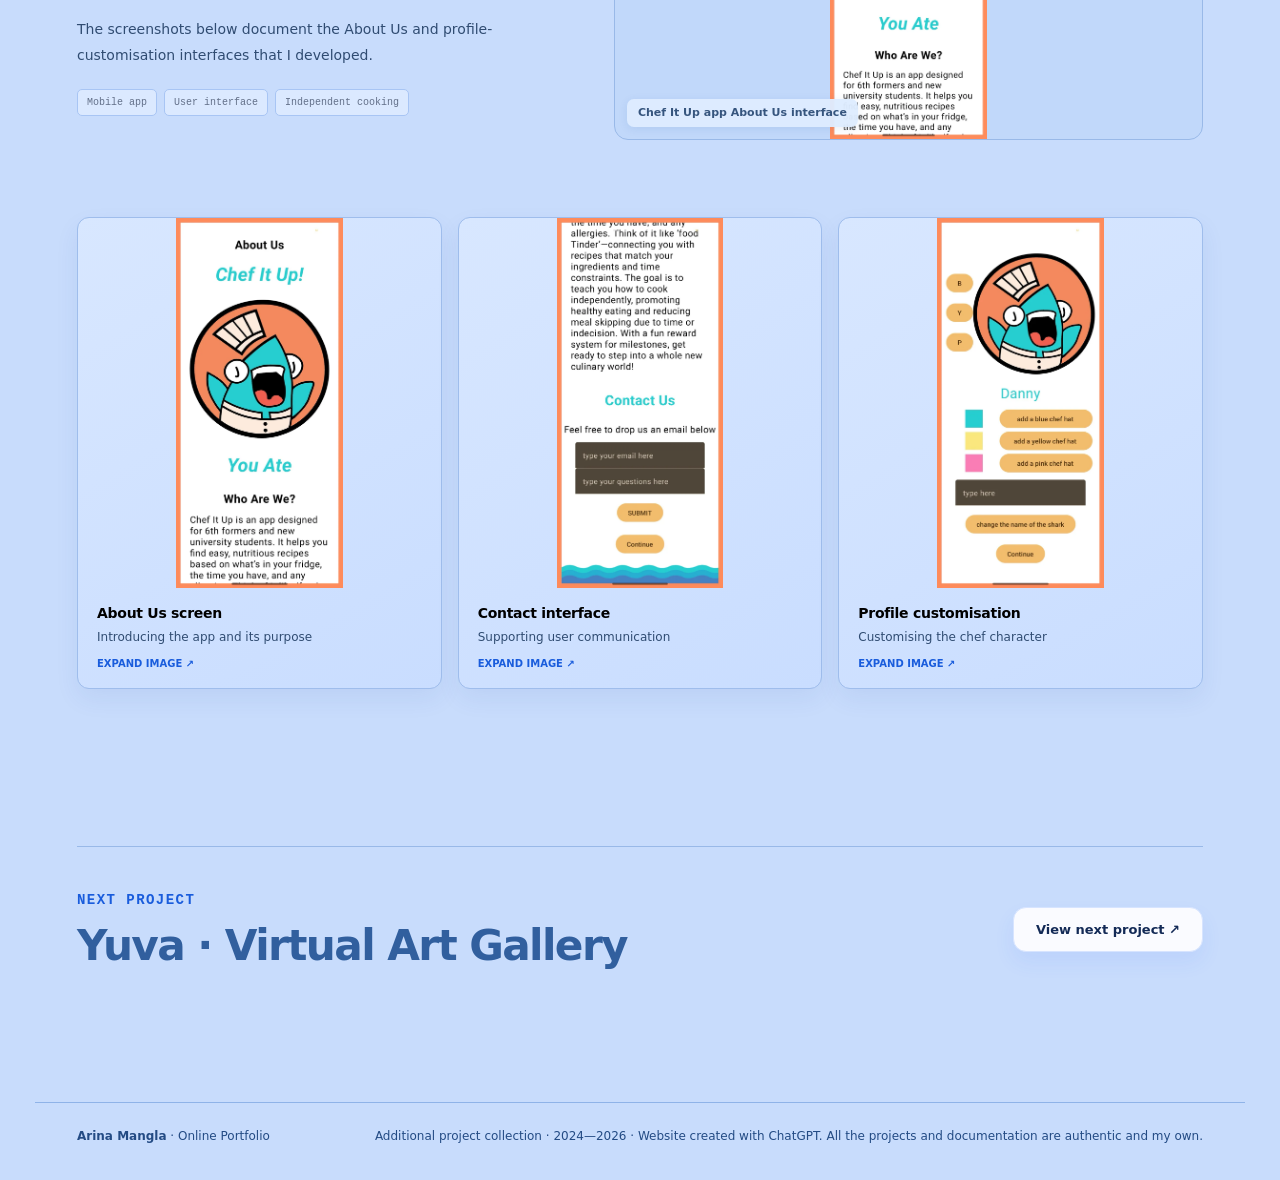
==== commit 58957ceb: "Update additional.html" ====
--- a/additional.html
+++ b/additional.html
@@ -3,4 +3,4 @@
 <html lang="en"><head><meta charset="utf-8"/><meta content="width=device-width, initial-scale=1" name="viewport"/><meta content="Additional engineering and technology projects including smart plant pot, Chef It Up, F1 in Schools and FTC." name="description"/><title>Additional Projects | Engineering Portfolio</title><link href="styles.css" rel="stylesheet"/></head><body>
 <header class="site-nav"><div class="container nav-inner"><a class="brand" href="index.html"><span class="brand-mark" data-short="">AM</span><span><span data-name="">Arina Mangla</span> <span style="color:#a6b1c3">/ Online Portfolio</span></span></a><button aria-controls="navigation" aria-expanded="false" aria-label="Open navigation" class="menu-button" type="button">☰</button><nav class="nav-links" id="navigation"><a href="index.html">Home</a><a href="index.html#projects">Projects</a><a class="nav-pill" href="index.html#about">About me ↗</a></nav></div></header>
 <main class="container"><div class="backline"><a href="index.html#projects">← All projects</a></div><header class="additional-heading"><span class="eyebrow">PROJECT COLLECTION / 04 PROJECTS</span><h1>Additional Engineering<br/>&amp; Technology Projects<span style="color:var(--blue)">.</span></h1><p>A shared archive for the plant-care system, Chef It Up, F1 in Schools and FIRST Tech Challenge — with original design photos, app screens and project footage.</p></header><div id="additional-list"></div></main>
-<footer class="footer"><div class="container footer-row"><span><strong data-name="">Arina Mangla</strong> · Online Portfolio</span><span>Additional project collection · 2024—2026 · Website created with ChatGPT</span></div></footer><script src="data.js"></script><script src="site.js"></script></body></html>
+<footer class="footer"><div class="container footer-row"><span><strong data-name="">Arina Mangla</strong> · Online Portfolio</span><span>Additional project collection · 2024—2026 · Website created with ChatGPT. All the projects and documentation are authentic and my own. </span></div></footer><script src="data.js"></script><script src="site.js"></script></body></html>
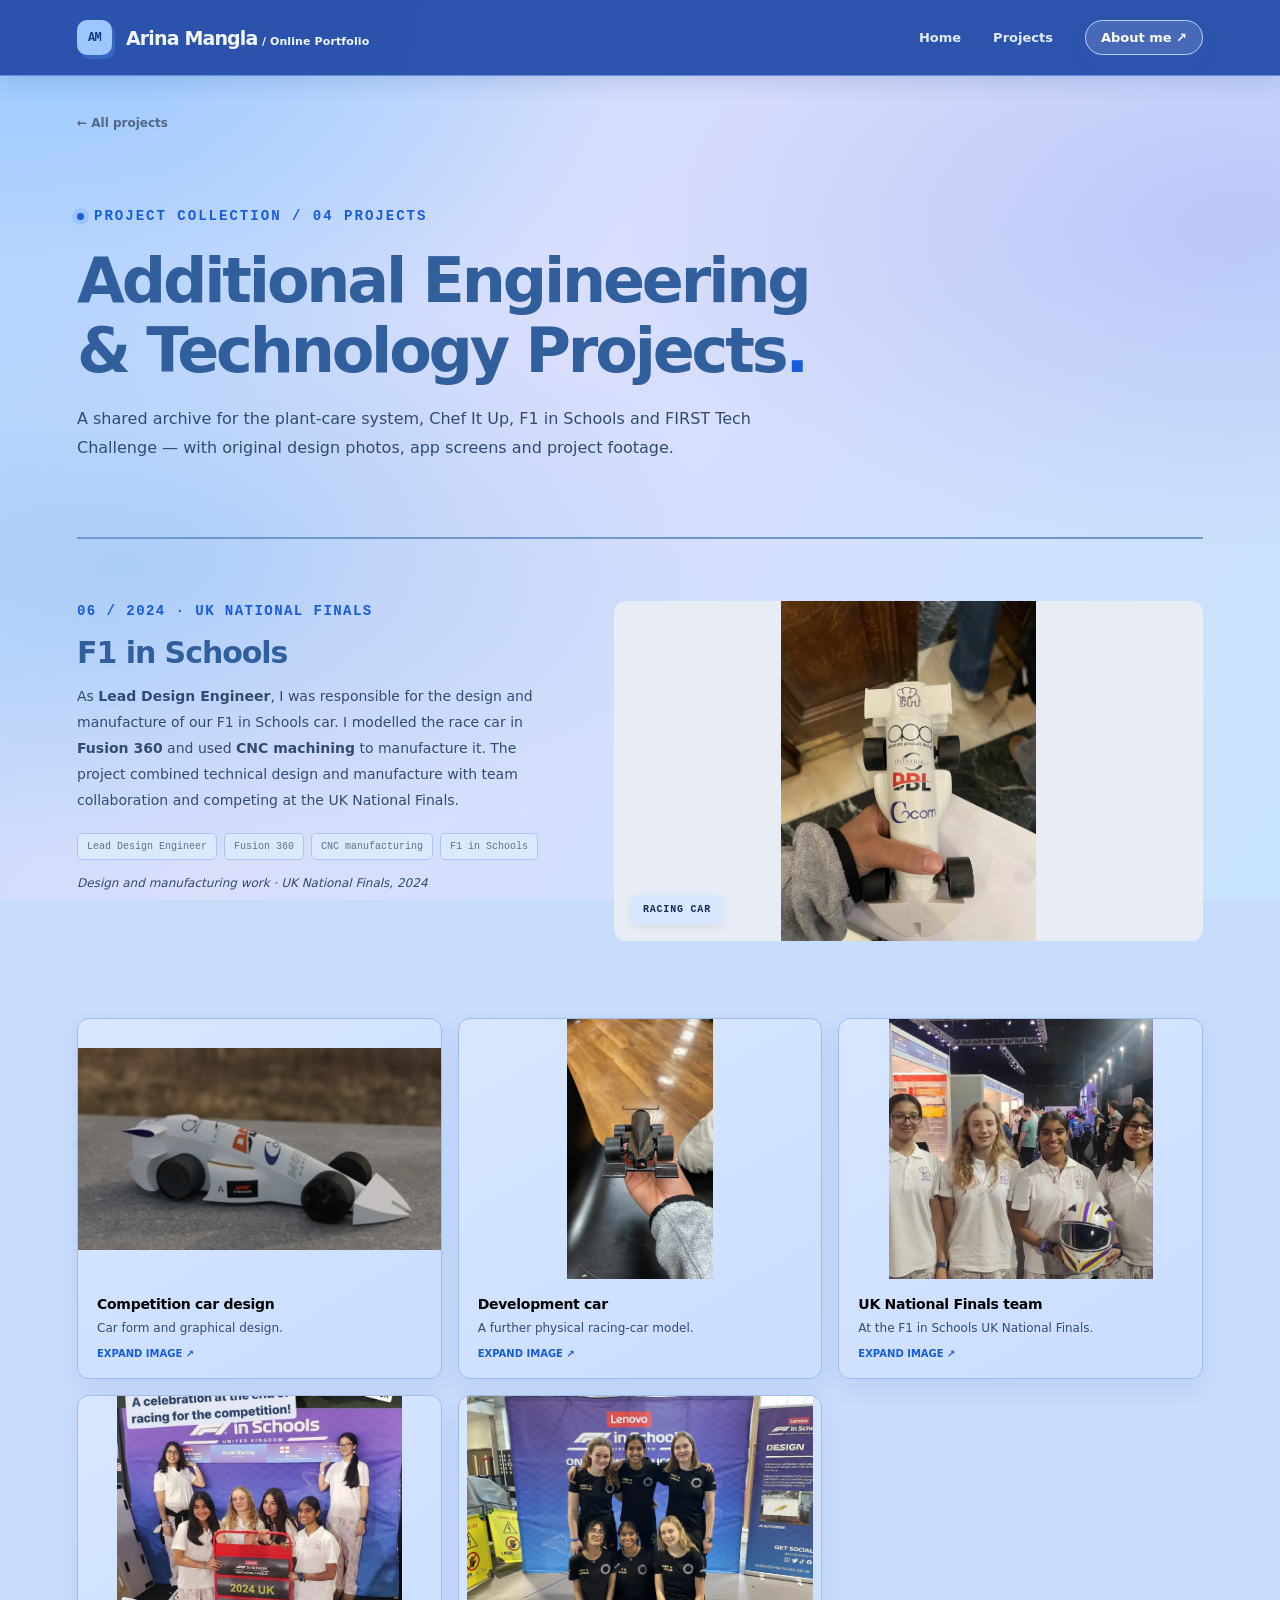
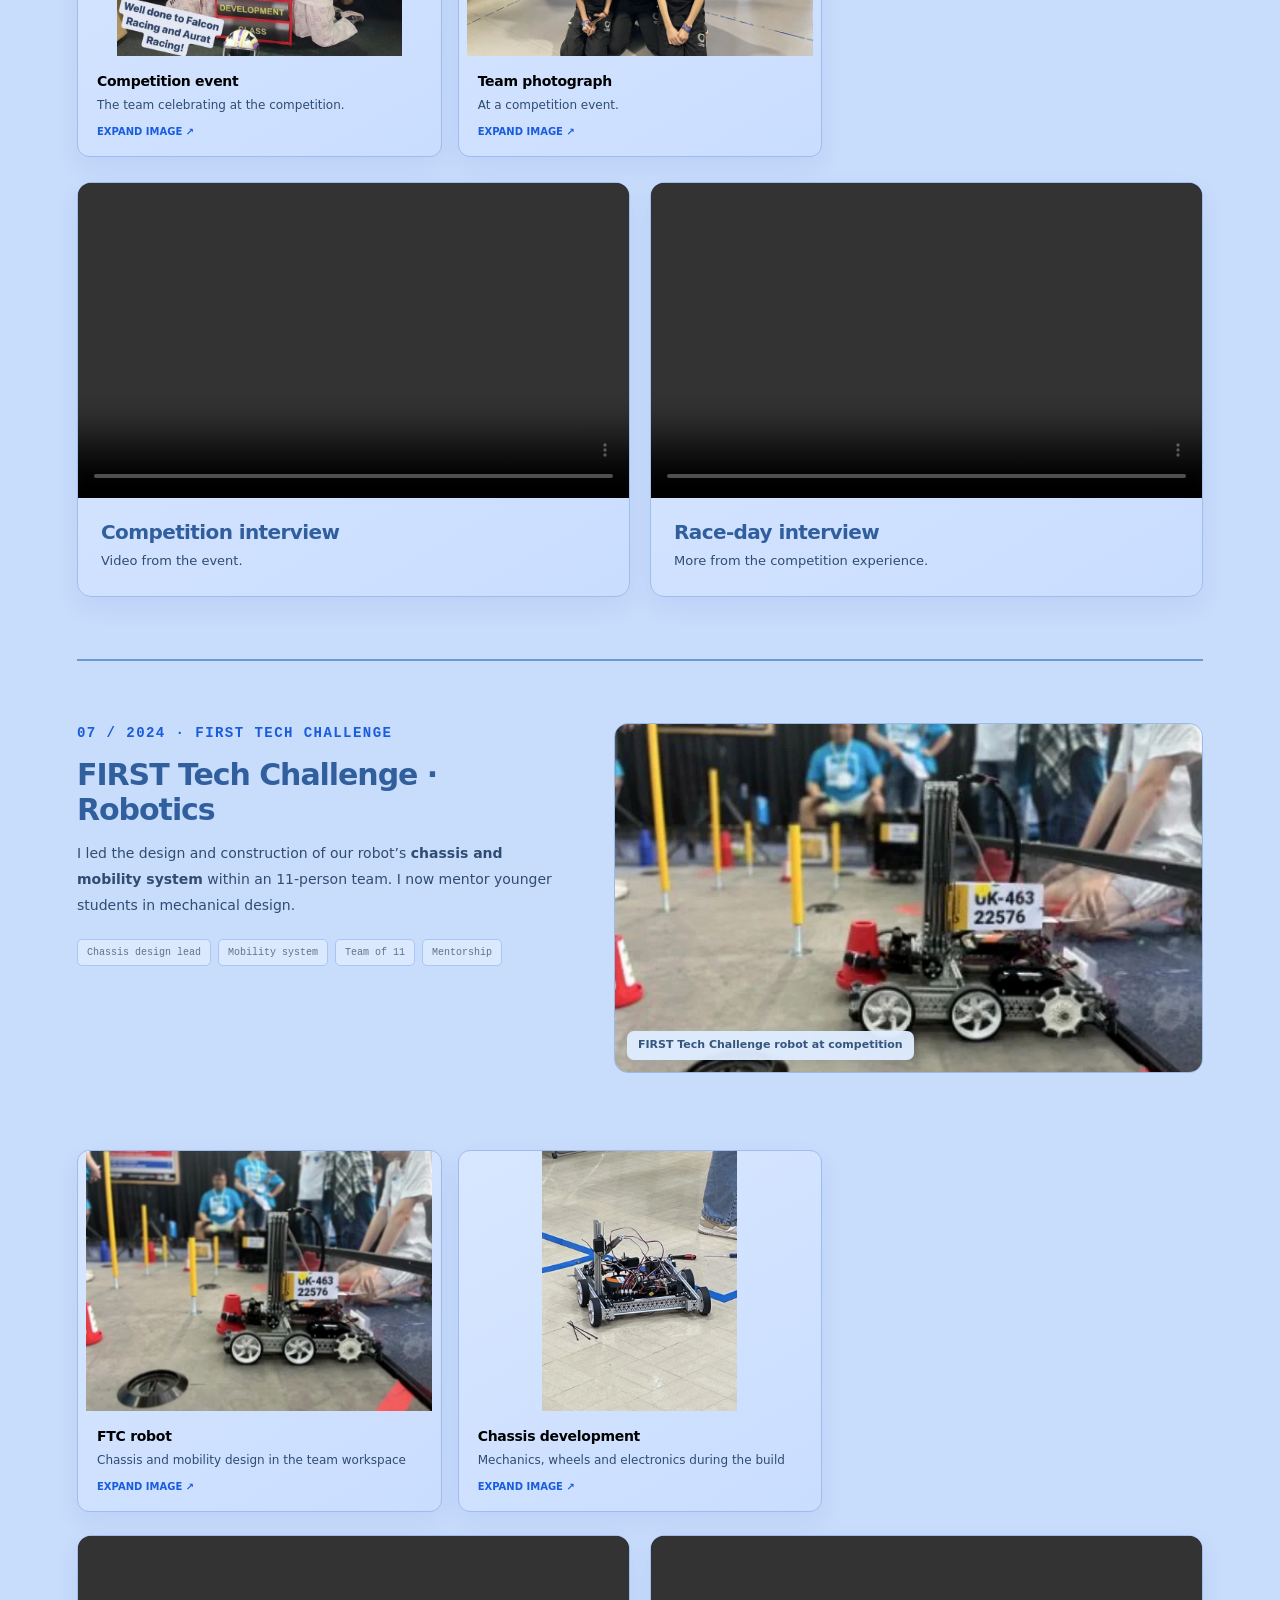
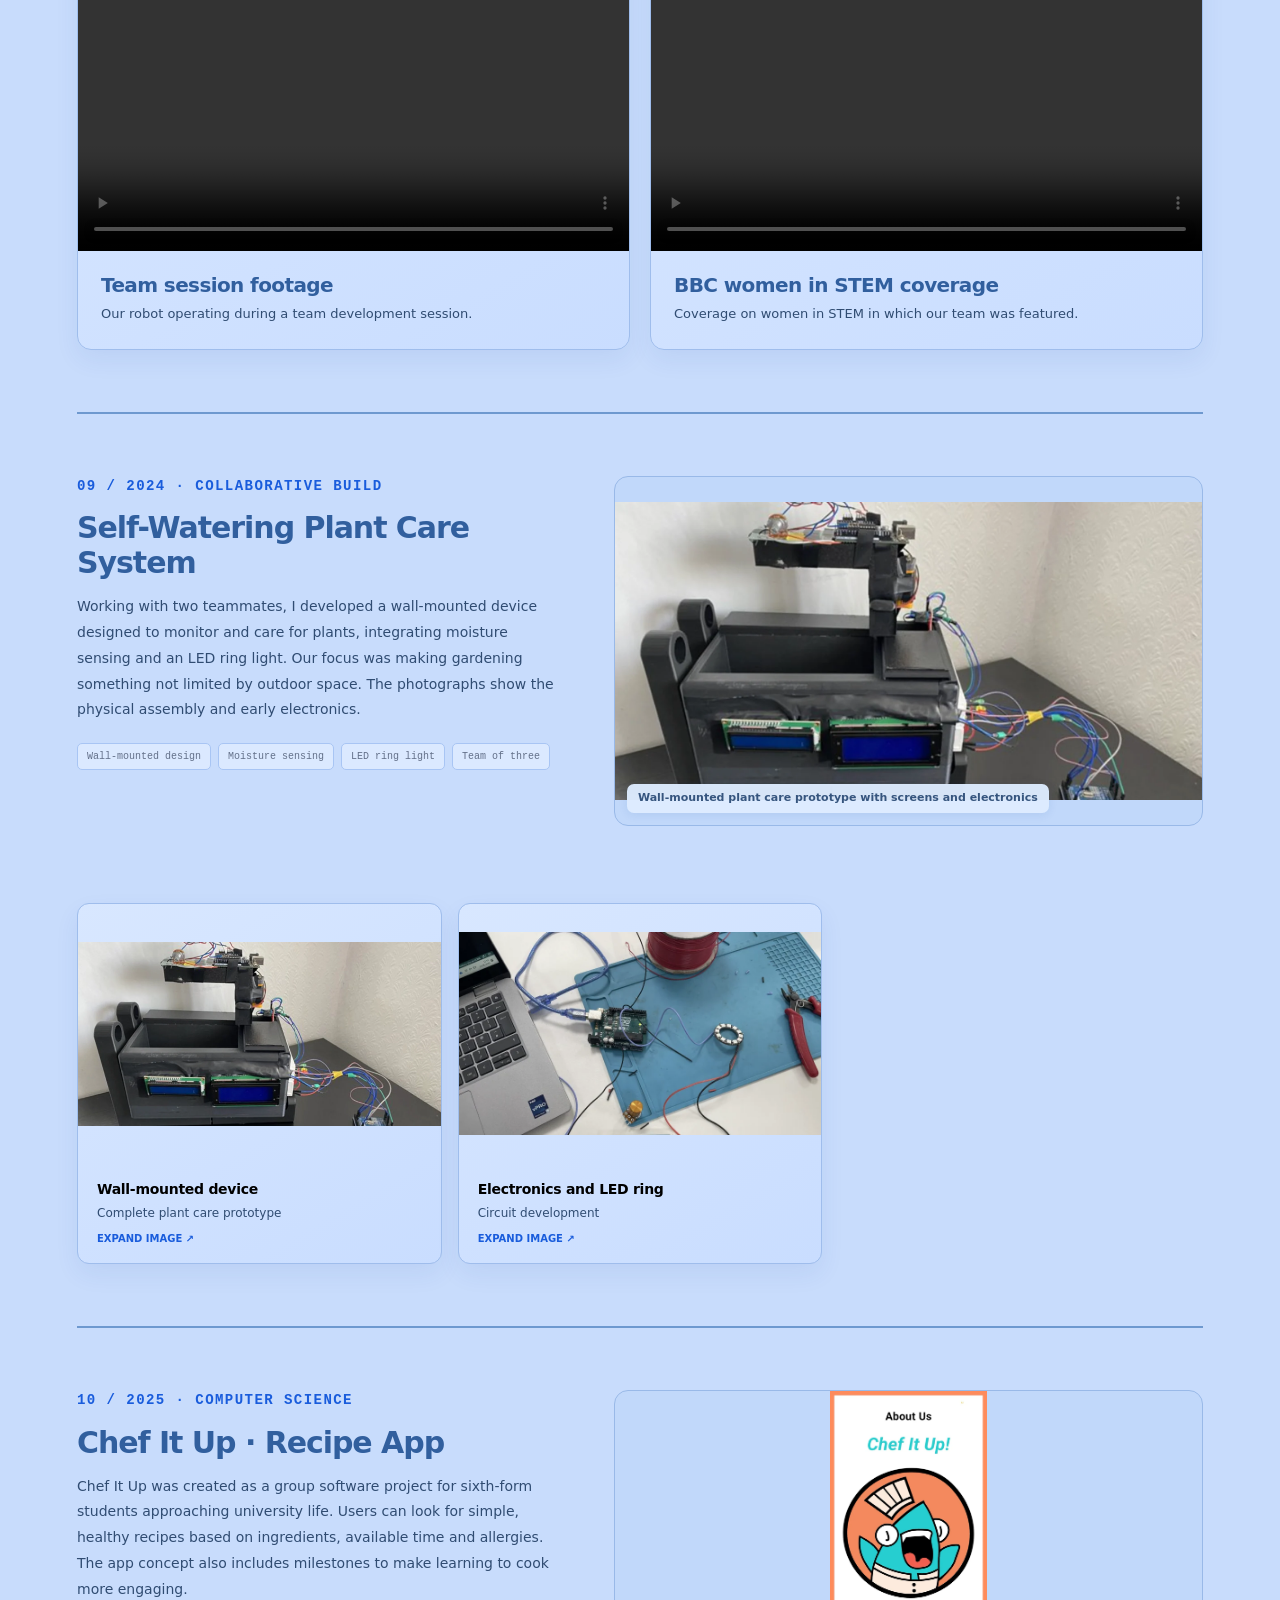
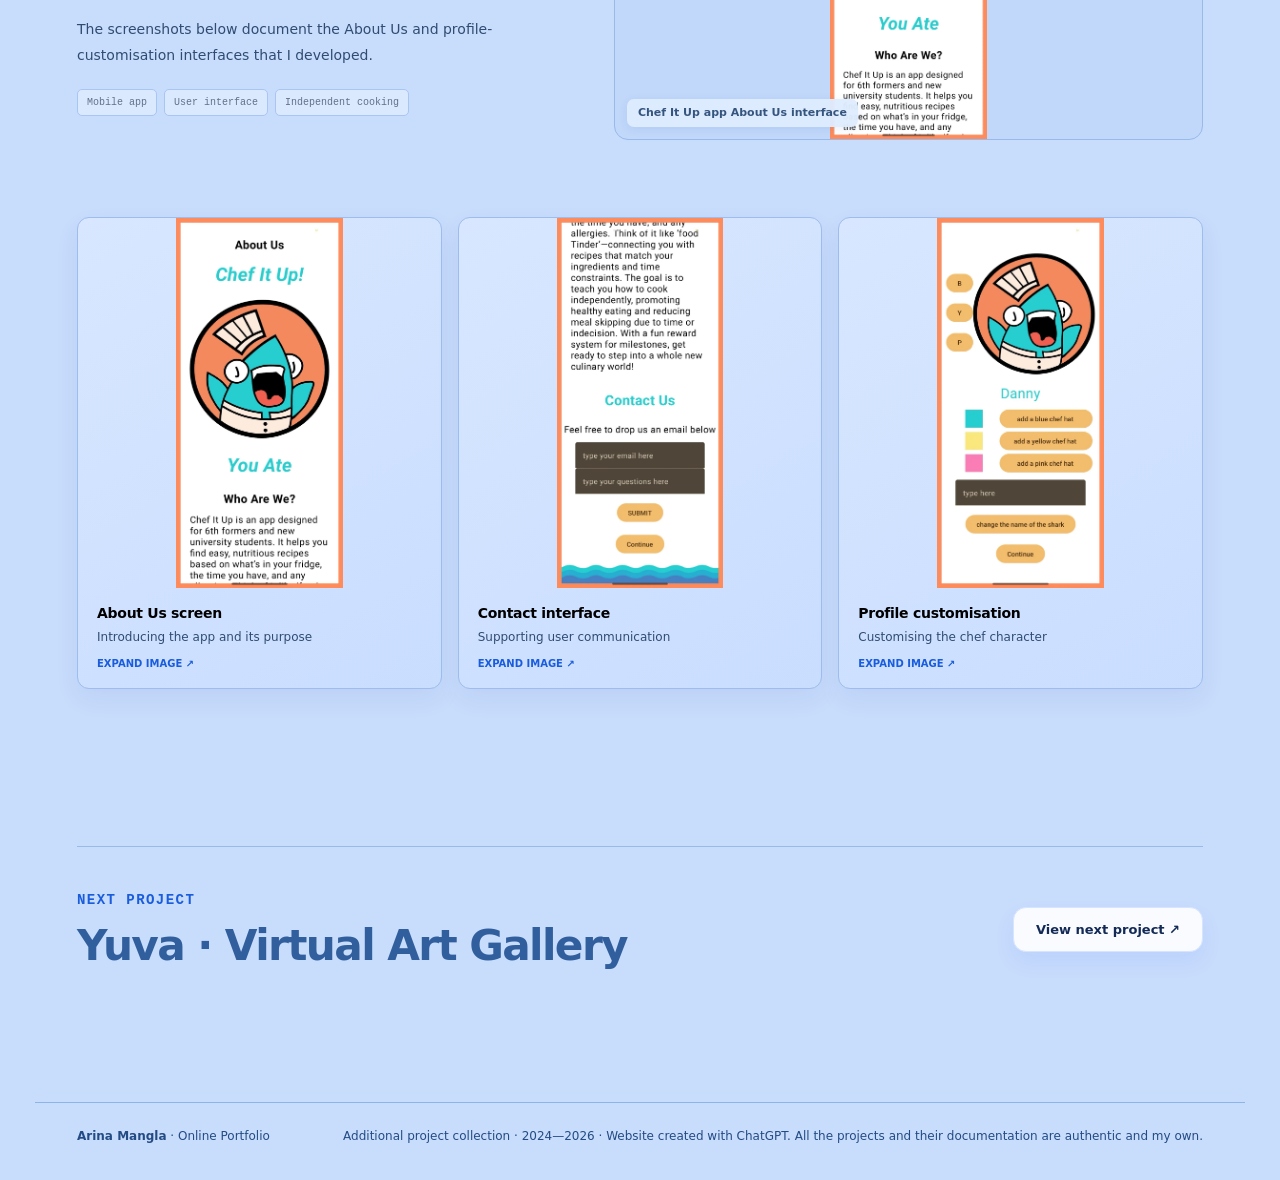
==== commit 0f6f94a4: "Revise footer text in additional.html Updated footer content to clarify project authenticity." ====
--- a/additional.html
+++ b/additional.html
@@ -3,4 +3,4 @@
 <html lang="en"><head><meta charset="utf-8"/><meta content="width=device-width, initial-scale=1" name="viewport"/><meta content="Additional engineering and technology projects including smart plant pot, Chef It Up, F1 in Schools and FTC." name="description"/><title>Additional Projects | Engineering Portfolio</title><link href="styles.css" rel="stylesheet"/></head><body>
 <header class="site-nav"><div class="container nav-inner"><a class="brand" href="index.html"><span class="brand-mark" data-short="">AM</span><span><span data-name="">Arina Mangla</span> <span style="color:#a6b1c3">/ Online Portfolio</span></span></a><button aria-controls="navigation" aria-expanded="false" aria-label="Open navigation" class="menu-button" type="button">☰</button><nav class="nav-links" id="navigation"><a href="index.html">Home</a><a href="index.html#projects">Projects</a><a class="nav-pill" href="index.html#about">About me ↗</a></nav></div></header>
 <main class="container"><div class="backline"><a href="index.html#projects">← All projects</a></div><header class="additional-heading"><span class="eyebrow">PROJECT COLLECTION / 04 PROJECTS</span><h1>Additional Engineering<br/>&amp; Technology Projects<span style="color:var(--blue)">.</span></h1><p>A shared archive for the plant-care system, Chef It Up, F1 in Schools and FIRST Tech Challenge — with original design photos, app screens and project footage.</p></header><div id="additional-list"></div></main>
-<footer class="footer"><div class="container footer-row"><span><strong data-name="">Arina Mangla</strong> · Online Portfolio</span><span>Additional project collection · 2024—2026 · Website created with ChatGPT. All the projects and documentation are authentic and my own. </span></div></footer><script src="data.js"></script><script src="site.js"></script></body></html>
+<footer class="footer"><div class="container footer-row"><span><strong data-name="">Arina Mangla</strong> · Online Portfolio</span><span>Additional project collection · 2024—2026 · Website created with ChatGPT. All the projects and their documentation are authentic and my own. </span></div></footer><script src="data.js"></script><script src="site.js"></script></body></html>
